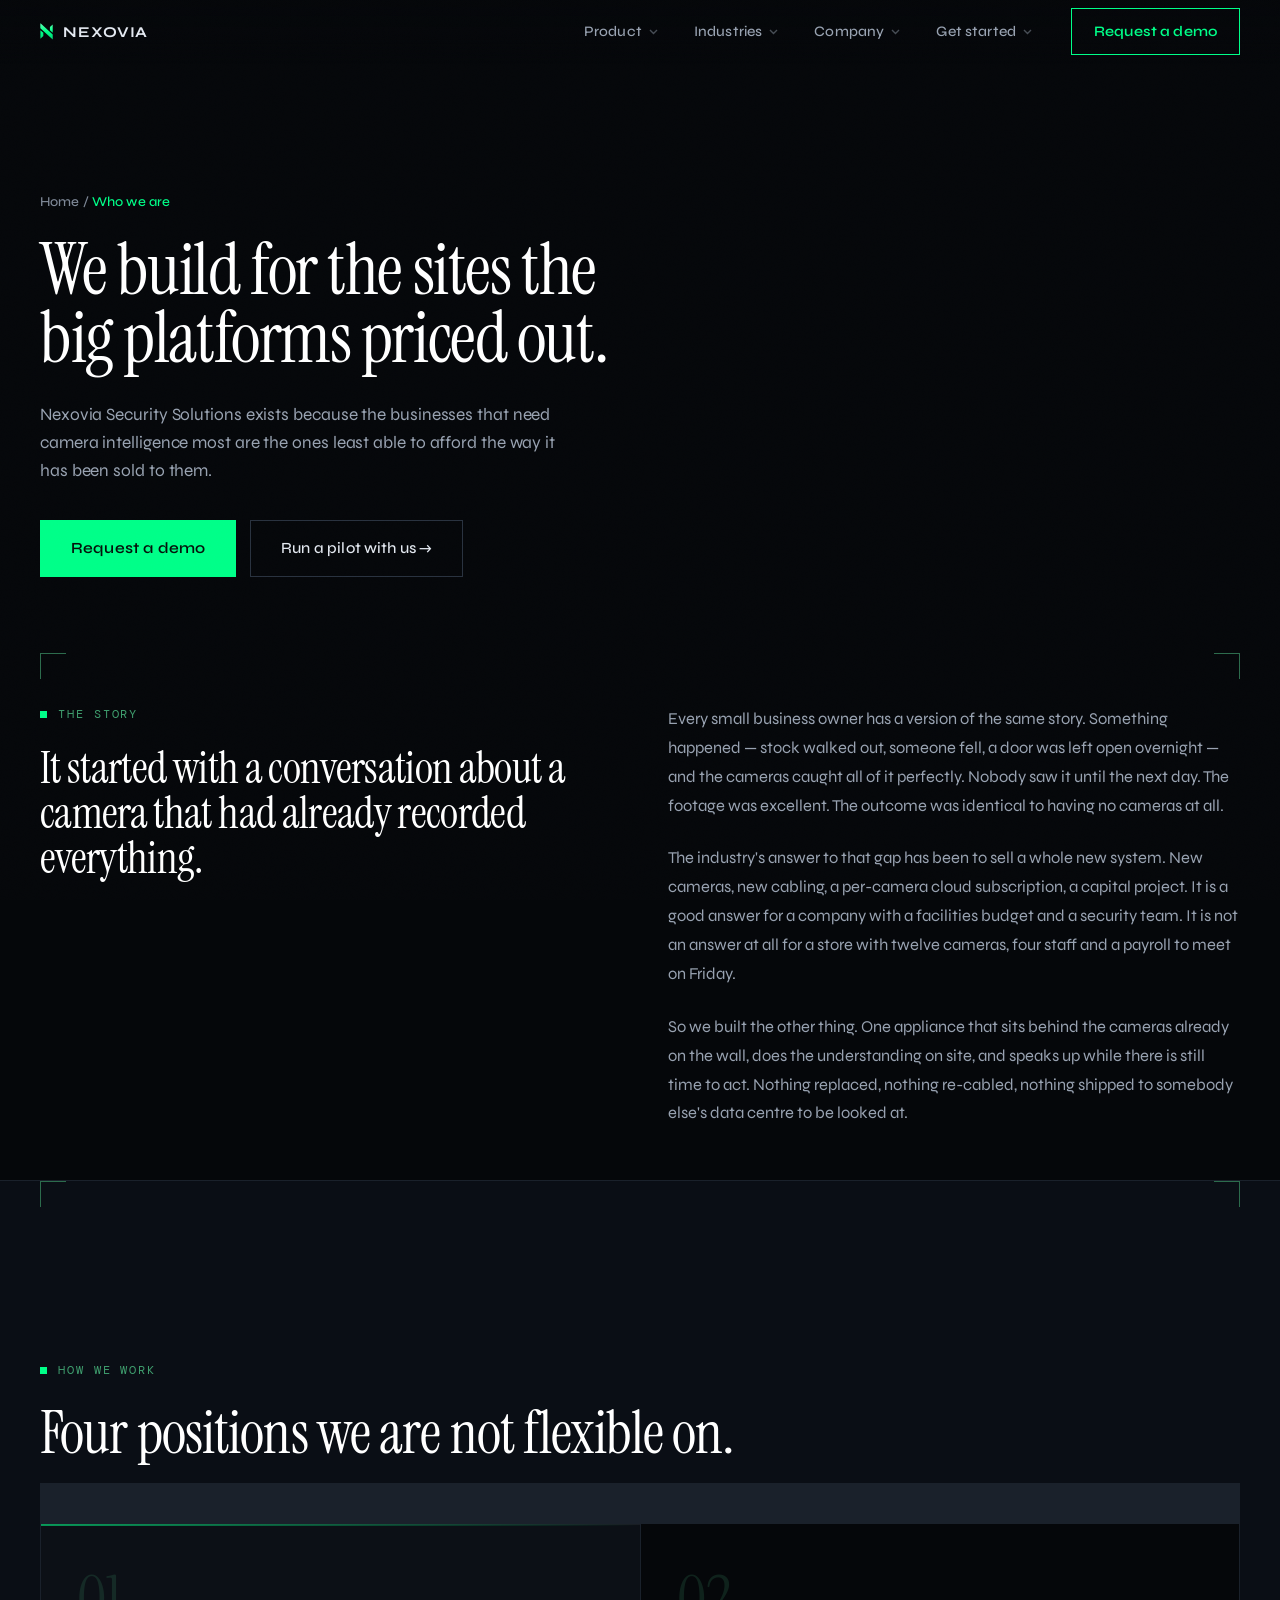
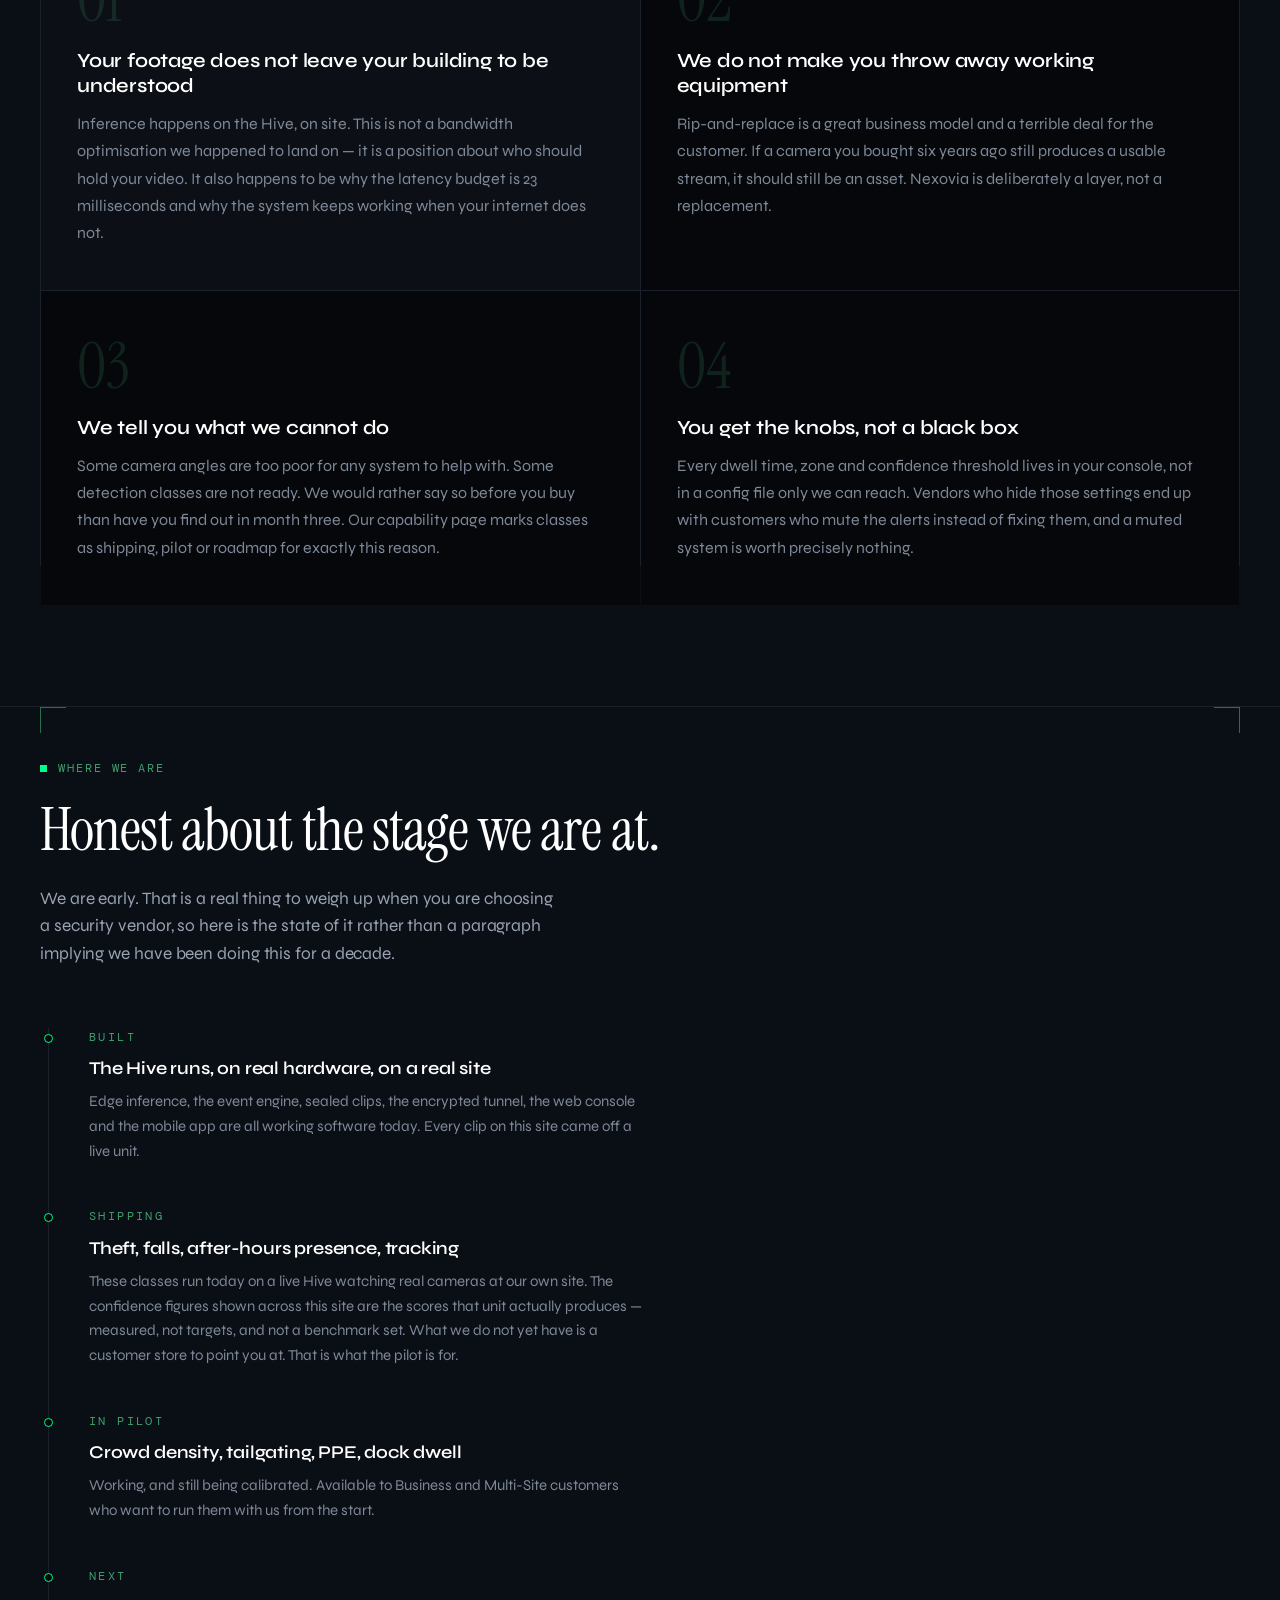
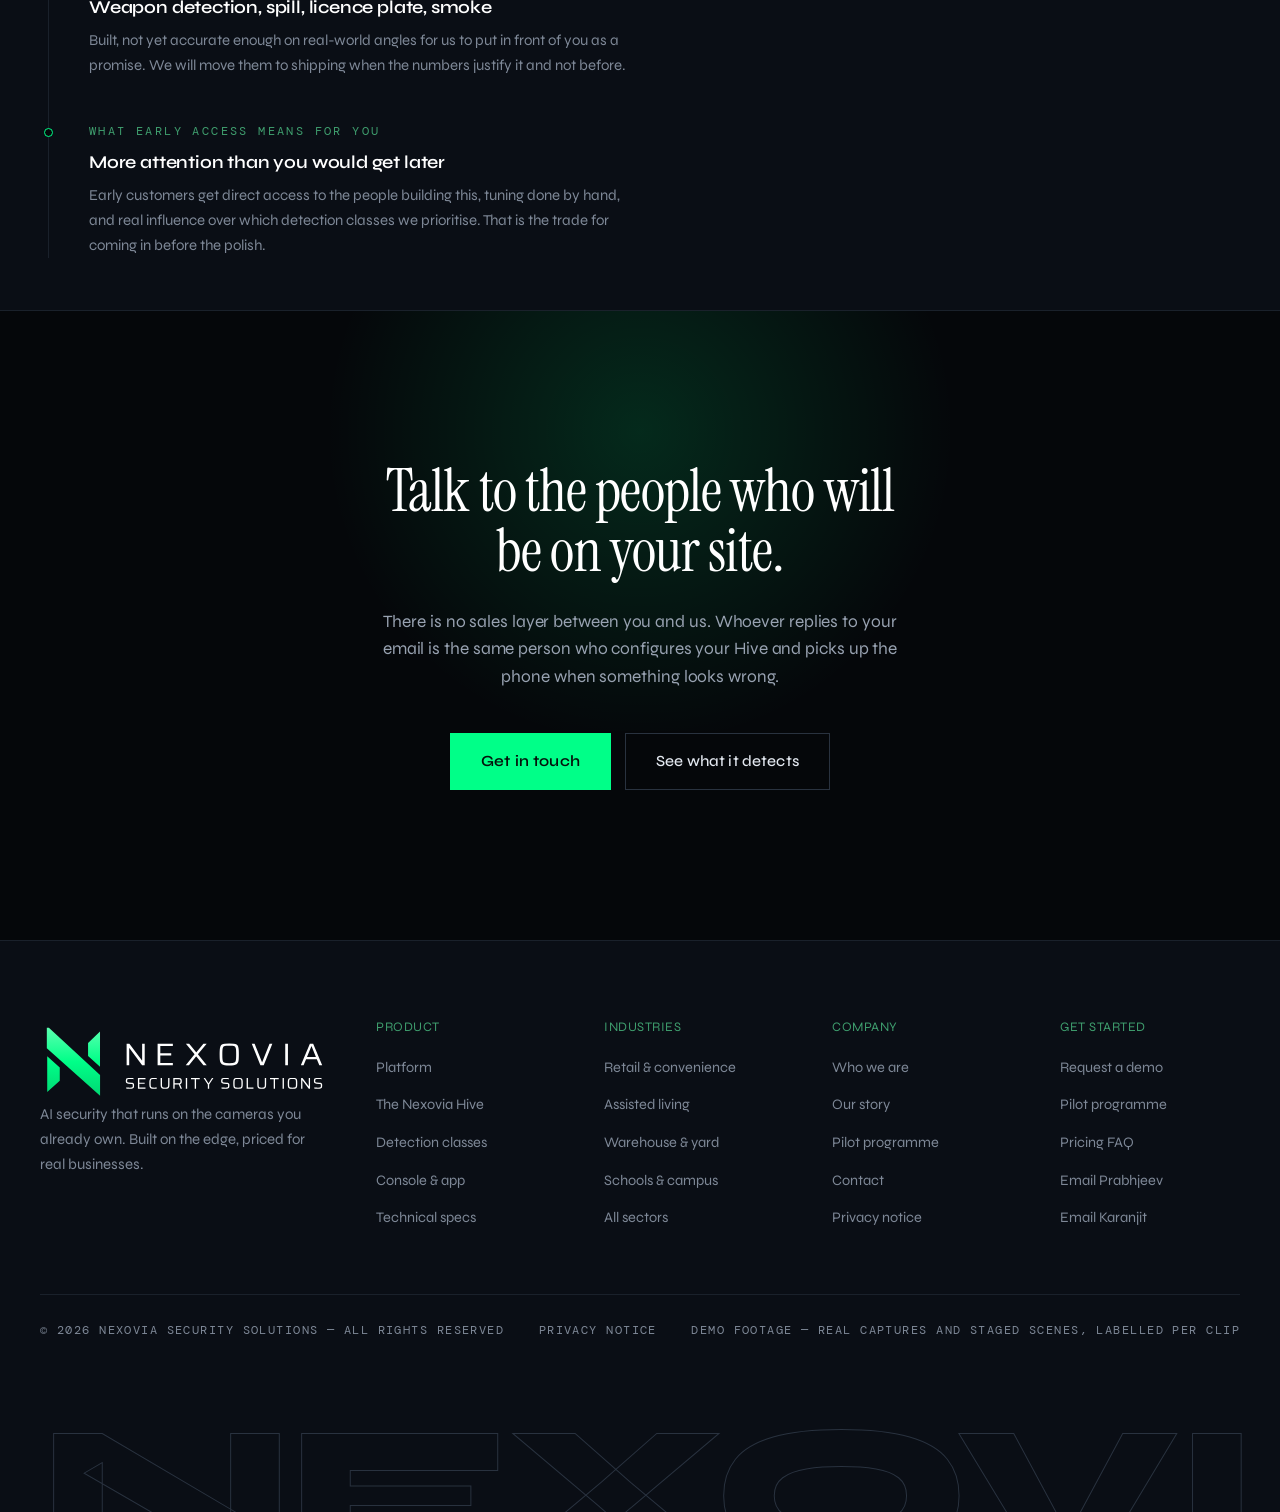
==== about/index.html @ 960c5746 "Deploy: sharpening pass, and the favicon Google was actually reading Built from nexovia-website-sour" ====
<!DOCTYPE html><!-- `class="dark"` switches global.css to its dark token block, so Watermelon
     components render on the brand's dark ground rather than shadcn's default
     light one. site.css still wins for --bg on the body, being unlayered. --><html lang="en" class="dark"><head><meta charset="utf-8"><meta name="viewport" content="width=device-width, initial-scale=1"><title>Who We Are — Nexovia Security Solutions</title><meta name="description" content="Nexovia builds edge AI security for the businesses the big platforms priced out. Our story, how we work, and the people behind the Hive."><!-- Icons resolve from the SITE ROOT, not /assets/img/. Crawlers request
         /favicon.ico directly and ignore these tags, so the root copy is the
         one that decides what Google prints beside the search result — it used
         to be Astro's scaffold logo. Keep the two in sync; see public/favicon.svg.

         .ico first and .svg second is deliberate: browsers that understand SVG
         take the later, richer declaration, and the rest fall back to the .ico. --><link rel="icon" href="/favicon.ico" sizes="32x32"><link rel="icon" href="/favicon.svg" type="image/svg+xml"><link rel="apple-touch-icon" href="/apple-touch-icon.png"><link rel="canonical" href="https://nexoviasecuritysolutions.com/about/"><!-- Social preview. Without these, pasting a link into WhatsApp, LinkedIn
         or Slack produced a bare URL with no title, no summary and no image —
         on a site whose whole job is to be shared with a prospect. --><meta property="og:type" content="website"><meta property="og:site_name" content="Nexovia Security Solutions"><meta property="og:title" content="Who We Are — Nexovia Security Solutions"><meta property="og:description" content="Nexovia builds edge AI security for the businesses the big platforms priced out. Our story, how we work, and the people behind the Hive."><meta property="og:url" content="https://nexoviasecuritysolutions.com/about/"><meta property="og:image" content="https://nexoviasecuritysolutions.com/assets/img/og-nexovia.jpg"><meta property="og:image:width" content="1200"><meta property="og:image:height" content="630"><meta property="og:image:alt" content="Nexovia — AI security for existing cameras. Plug in. Detect. Alert."><meta name="twitter:card" content="summary_large_image"><meta name="twitter:title" content="Who We Are — Nexovia Security Solutions"><meta name="twitter:description" content="Nexovia builds edge AI security for the businesses the big platforms priced out. Our story, how we work, and the people behind the Hive."><meta name="twitter:image" content="https://nexoviasecuritysolutions.com/assets/img/og-nexovia.jpg"><link rel="preconnect" href="https://fonts.googleapis.com"><link rel="preconnect" href="https://fonts.gstatic.com" crossorigin><link href="https://fonts.googleapis.com/css2?family=DM+Mono:wght@300;400;500&family=Instrument+Serif:ital@0;1&family=Syne:wght@400;500;600;700;800&display=swap" rel="stylesheet"><!-- must stay after the Tailwind entry above --><link rel="stylesheet" href="/assets/css/site.css"><meta name="astro-view-transitions-enabled" content="true"><meta name="astro-view-transitions-fallback" content="animate"><script type="module" src="/_astro/ClientRouter.astro_astro_type_script_index_0_lang.Sx5bM3k1.js"></script><link rel="stylesheet" href="/_astro/Base.xbT04QgX.css"></head><body><header class="site-nav" data-open="false"><div class="site-nav-bar"><a class="site-nav-brand" href="/" data-astro-reload aria-label="Nexovia Security Solutions — home"><img class="site-nav-mark" src="/assets/img/nexovia-mark.svg" alt=""><span>NEXOVIA</span></a><nav class="site-nav-links" aria-label="Main"><div class="site-nav-group"><button type="button" class="site-nav-top">Product<svg class="site-nav-caret" width="9" height="6" viewBox="0 0 9 6" aria-hidden="true"><path d="M1 1l3.5 3.5L8 1" fill="none" stroke="currentColor" stroke-width="1.4"></path></svg></button><div class="site-nav-drop"><ul><li><a href="/platform">Platform</a></li><li><a href="/hive">The Nexovia Hive</a></li><li><a href="/capabilities">Detection classes</a></li><li><a href="/platform#console">Console &amp; app</a></li><li><a href="/hive#specs">Technical specs</a></li></ul></div></div><div class="site-nav-group"><button type="button" class="site-nav-top">Industries<svg class="site-nav-caret" width="9" height="6" viewBox="0 0 9 6" aria-hidden="true"><path d="M1 1l3.5 3.5L8 1" fill="none" stroke="currentColor" stroke-width="1.4"></path></svg></button><div class="site-nav-drop"><ul><li><a href="/industries#retail">Retail &amp; convenience</a></li><li><a href="/industries#care">Assisted living</a></li><li><a href="/industries#warehouse">Warehouse &amp; yard</a></li><li><a href="/industries#education">Schools &amp; campus</a></li><li><a href="/industries">All sectors</a></li></ul></div></div><div class="site-nav-group"><button type="button" class="site-nav-top">Company<svg class="site-nav-caret" width="9" height="6" viewBox="0 0 9 6" aria-hidden="true"><path d="M1 1l3.5 3.5L8 1" fill="none" stroke="currentColor" stroke-width="1.4"></path></svg></button><div class="site-nav-drop"><ul><li><a href="/about">Who we are</a></li><li><a href="/about#story">Our story</a></li><li><a href="/pilot">Pilot programme</a></li><li><a href="/contact">Contact</a></li></ul></div></div><div class="site-nav-group"><button type="button" class="site-nav-top">Get started<svg class="site-nav-caret" width="9" height="6" viewBox="0 0 9 6" aria-hidden="true"><path d="M1 1l3.5 3.5L8 1" fill="none" stroke="currentColor" stroke-width="1.4"></path></svg></button><div class="site-nav-drop"><ul><li><a href="/contact">Request a demo</a></li><li><a href="/pilot">Pilot programme</a></li><li><a href="/pricing#faq">Pricing FAQ</a></li><li><a href="mailto:prabhjeev@nexoviasecuritysolution.com">Email Prabhjeev</a></li><li><a href="mailto:karanjit@nexoviasecuritysolution.com">Email Karanjit</a></li></ul></div></div></nav><div class="site-nav-right"><a class="site-nav-cta" href="/contact">Request a demo</a><button type="button" class="site-nav-toggle" aria-expanded="false" aria-controls="site-nav-drawer"><span class="site-nav-burger" aria-hidden="true"><i></i><i></i><i></i></span><span class="site-nav-sr">Menu</span></button></div></div><div class="site-nav-drawer" id="site-nav-drawer" hidden><details class="site-nav-acc" name="site-nav-acc"><summary>Product<svg class="site-nav-caret" width="10" height="7" viewBox="0 0 9 6" aria-hidden="true"><path d="M1 1l3.5 3.5L8 1" fill="none" stroke="currentColor" stroke-width="1.4"></path></svg></summary><ul><li><a href="/platform">Platform</a></li><li><a href="/hive">The Nexovia Hive</a></li><li><a href="/capabilities">Detection classes</a></li><li><a href="/platform#console">Console &amp; app</a></li><li><a href="/hive#specs">Technical specs</a></li></ul></details><details class="site-nav-acc" name="site-nav-acc"><summary>Industries<svg class="site-nav-caret" width="10" height="7" viewBox="0 0 9 6" aria-hidden="true"><path d="M1 1l3.5 3.5L8 1" fill="none" stroke="currentColor" stroke-width="1.4"></path></svg></summary><ul><li><a href="/industries#retail">Retail &amp; convenience</a></li><li><a href="/industries#care">Assisted living</a></li><li><a href="/industries#warehouse">Warehouse &amp; yard</a></li><li><a href="/industries#education">Schools &amp; campus</a></li><li><a href="/industries">All sectors</a></li></ul></details><details class="site-nav-acc" name="site-nav-acc"><summary>Company<svg class="site-nav-caret" width="10" height="7" viewBox="0 0 9 6" aria-hidden="true"><path d="M1 1l3.5 3.5L8 1" fill="none" stroke="currentColor" stroke-width="1.4"></path></svg></summary><ul><li><a href="/about">Who we are</a></li><li><a href="/about#story">Our story</a></li><li><a href="/pilot">Pilot programme</a></li><li><a href="/contact">Contact</a></li></ul></details><details class="site-nav-acc" name="site-nav-acc"><summary>Get started<svg class="site-nav-caret" width="10" height="7" viewBox="0 0 9 6" aria-hidden="true"><path d="M1 1l3.5 3.5L8 1" fill="none" stroke="currentColor" stroke-width="1.4"></path></svg></summary><ul><li><a href="/contact">Request a demo</a></li><li><a href="/pilot">Pilot programme</a></li><li><a href="/pricing#faq">Pricing FAQ</a></li><li><a href="mailto:prabhjeev@nexoviasecuritysolution.com">Email Prabhjeev</a></li><li><a href="mailto:karanjit@nexoviasecuritysolution.com">Email Karanjit</a></li></ul></details><a class="site-nav-drawer-cta" href="/contact">Request a demo</a></div></header><script>
  /* Bound once to document, not to the button.

     <ClientRouter /> swaps the DOM on navigation, so a listener attached to the
     current button dies with it, and this inline script does not re-execute
     after a swap. Delegating to document survives both, and the __nxNav guard
     stops a second binding if this component is ever rendered twice. */
  (function () {
    if (window.__nxNav) return;
    window.__nxNav = true;

    var close = function () {
      document.querySelectorAll('.site-nav').forEach(function (nav) {
        nav.dataset.open = 'false';
        var d = nav.querySelector('.site-nav-drawer');
        var b = nav.querySelector('.site-nav-toggle');
        if (d) d.hidden = true;
        if (b) b.setAttribute('aria-expanded', 'false');
        nav.querySelectorAll('.site-nav-acc[open]').forEach(function (x) { x.open = false; });
      });
    };

    document.addEventListener('click', function (e) {
      var btn = e.target.closest ? e.target.closest('.site-nav-toggle') : null;
      if (btn) {
        var nav = btn.closest('.site-nav');
        var drawer = nav.querySelector('.site-nav-drawer');
        var open = nav.dataset.open !== 'true';
        nav.dataset.open = open ? 'true' : 'false';
        drawer.hidden = !open;
        btn.setAttribute('aria-expanded', open ? 'true' : 'false');
        return;
      }
      /* tapping a link inside the drawer should close it — on a same-page
         anchor there is no navigation to close it for us */
      if (e.target.closest && e.target.closest('.site-nav-drawer a')) close();
    });

    document.addEventListener('keydown', function (e) {
      if (e.key === 'Escape') close();
    });

    /* a client-side navigation renders a fresh, closed nav; reset the flag
       state on the new one so a stale open drawer never carries over */
    document.addEventListener('astro:page-load', close);

    /* Nav background on scroll. The nav is queried inside the handler rather
       than closed over: <ClientRouter /> swaps the header on navigation, so a
       captured reference goes stale after the first one. */
    var ticking = false;
    var setScrolled = function () {
      ticking = false;
      var on = window.scrollY > 12 ? 'true' : 'false';
      document.querySelectorAll('.site-nav').forEach(function (nav) {
        if (nav.dataset.scrolled !== on) nav.dataset.scrolled = on;
      });
    };
    window.addEventListener('scroll', function () {
      if (!ticking) { ticking = true; requestAnimationFrame(setScrolled); }
    }, { passive: true });
    document.addEventListener('astro:page-load', setScrolled);
    setScrolled();
  })();
</script><main class="page-body"><section class="page-head"><div class="wrap"><div class="ph-copy"><div class="crumb"><a href="/" data-astro-reload>Home</a> / <span>Who we are</span></div><h1>We build for the sites the big platforms priced out.</h1><p class="lede">Nexovia Security Solutions exists because the businesses that need camera intelligence most are the ones least able to afford the way it has been sold to them.</p><div class="btn-row"><a href="/contact" class="btn btn-primary">Request a demo</a><a href="/pilot" class="btn btn-ghost">Run a pilot with us →</a></div></div><!-- head-stats removed 2026-08-19 at the client's request. The four were
         "2 people building it / 8 classes shipping / 4 in pilot / 0 sales
         layer". Note that "4 in pilot" was the only place on the site making a
         countable claim about live deployments, and it is still on
         /capabilities. If that number is not defensible, it should come out
         there too — see the customer-proof item under "Blocked on you". --></div></section><section class="band-xs" id="story"><div class="wrap"><div class="two-col-text"><div class="rv"><div class="eyebrow">The story</div><h2 style="font-size:clamp(28px,3.4vw,46px)">It started with a conversation about a camera that had already recorded everything.</h2></div><div class="rv d1"><p class="body-copy">Every small business owner has a version of the same story. Something happened — stock walked out, someone fell, a door was left open overnight — and the cameras caught all of it perfectly. Nobody saw it until the next day. The footage was excellent. The outcome was identical to having no cameras at all.</p><p class="body-copy mt-24">The industry's answer to that gap has been to sell a whole new system. New cameras, new cabling, a per-camera cloud subscription, a capital project. It is a good answer for a company with a facilities budget and a security team. It is not an answer at all for a store with twelve cameras, four staff and a payroll to meet on Friday.</p><p class="body-copy mt-24">So we built the other thing. One appliance that sits behind the cameras already on the wall, does the understanding on site, and speaks up while there is still time to act. Nothing replaced, nothing re-cabled, nothing shipped to somebody else's data centre to be looked at.</p></div></div></div></section><section class="band-lg rule"><div class="wrap wrap-wide"><div class="head-block rv"><div class="eyebrow">How we work</div><h2>Four positions we are not flexible on.</h2></div><div class="grid g2"><div class="cell rv"><div class="kicker-num">01</div><h3>Your footage does not leave your building to be understood</h3><p>Inference happens on the Hive, on site. This is not a bandwidth optimisation we happened to land on — it is a position about who should hold your video. It also happens to be why the latency budget is 23 milliseconds and why the system keeps working when your internet does not.</p></div><div class="cell rv d1"><div class="kicker-num">02</div><h3>We do not make you throw away working equipment</h3><p>Rip-and-replace is a great business model and a terrible deal for the customer. If a camera you bought six years ago still produces a usable stream, it should still be an asset. Nexovia is deliberately a layer, not a replacement.</p></div><div class="cell rv d2"><div class="kicker-num">03</div><h3>We tell you what we cannot do</h3><p>Some camera angles are too poor for any system to help with. Some detection classes are not ready. We would rather say so before you buy than have you find out in month three. Our capability page marks classes as shipping, pilot or roadmap for exactly this reason.</p></div><div class="cell rv d3"><div class="kicker-num">04</div><h3>You get the knobs, not a black box</h3><p>Every dwell time, zone and confidence threshold lives in your console, not in a config file only we can reach. Vendors who hide those settings end up with customers who mute the alerts instead of fixing them, and a muted system is worth precisely nothing.</p></div></div></div></section><section class="band-xs rule"><div class="wrap wrap-wide"><div class="head-block rv"><div class="eyebrow">Where we are</div><h2>Honest about the stage we are at.</h2><p class="lede mt-24">We are early. That is a real thing to weigh up when you are choosing a security vendor, so here is the state of it rather than a paragraph implying we have been doing this for a decade.</p></div><div class="timeline rv"><div class="tl-item"><div class="tl-date">Built</div><h3 class="h4">The Hive runs, on real hardware, on a real site</h3><p>Edge inference, the event engine, sealed clips, the encrypted tunnel, the web console and the mobile app are all working software today. Every clip on this site came off a live unit.</p></div><div class="tl-item"><div class="tl-date">Shipping</div><h3 class="h4">Theft, falls, after-hours presence, tracking</h3><p>These classes run today on a live Hive watching real cameras at our own site. The confidence figures shown across this site are the scores that unit actually produces — measured, not targets, and not a benchmark set. What we do not yet have is a customer store to point you at. That is what the pilot is for.</p></div><div class="tl-item"><div class="tl-date">In pilot</div><h3 class="h4">Crowd density, tailgating, PPE, dock dwell</h3><p>Working, and still being calibrated. Available to Business and Multi-Site customers who want to run them with us from the start.</p></div><div class="tl-item"><div class="tl-date">Next</div><h3 class="h4">Weapon detection, spill, licence plate, smoke</h3><p>Built, not yet accurate enough on real-world angles for us to put in front of you as a promise. We will move them to shipping when the numbers justify it and not before.</p></div><div class="tl-item"><div class="tl-date">What early access means for you</div><h3 class="h4">More attention than you would get later</h3><p>Early customers get direct access to the people building this, tuning done by hand, and real influence over which detection classes we prioritise. That is the trade for coming in before the polish.</p></div></div></div></section><section class="cta-band"><div class="wrap"><h2 class="rv">Talk to the people who will be on your site.</h2><p class="lede rv d1">There is no sales layer between you and us. Whoever replies to your email is the same person who configures your Hive and picks up the phone when something looks wrong.</p><div class="btn-row rv d2" style="justify-content:center"><a href="/contact" class="btn btn-primary">Get in touch</a><a href="/capabilities" class="btn btn-ghost">See what it detects</a></div></div></section></main><footer class="foot"><div class="wrap wrap-wide"><div class="foot-grid"><div class="foot-brand"><a href="/" data-astro-reload class="brand" aria-label="Nexovia Security Solutions — home"><img class="brand-logo" src="/assets/img/nexovia-logo.svg" alt=""></a><p>AI security that runs on the cameras you already own. Built on the edge, priced for real businesses.</p></div><div class="foot-col"><h2>Product</h2><ul><li><a href="/platform">Platform</a></li><li><a href="/hive">The Nexovia Hive</a></li><li><a href="/capabilities">Detection classes</a></li><li><a href="/platform#console">Console &amp; app</a></li><li><a href="/hive#specs">Technical specs</a></li></ul></div><div class="foot-col"><h2>Industries</h2><ul><li><a href="/industries#retail">Retail &amp; convenience</a></li><li><a href="/industries#care">Assisted living</a></li><li><a href="/industries#warehouse">Warehouse &amp; yard</a></li><li><a href="/industries#education">Schools &amp; campus</a></li><li><a href="/industries">All sectors</a></li></ul></div><div class="foot-col"><h2>Company</h2><ul><li><a href="/about">Who we are</a></li><li><a href="/about#story">Our story</a></li><li><a href="/pilot">Pilot programme</a></li><li><a href="/contact">Contact</a></li><li><a href="/privacy">Privacy notice</a></li></ul></div><div class="foot-col"><h2>Get started</h2><ul><li><a href="/contact">Request a demo</a></li><li><a href="/pilot">Pilot programme</a></li><li><a href="/pricing#faq">Pricing FAQ</a></li><li><a href="mailto:prabhjeev@nexoviasecuritysolution.com">Email Prabhjeev</a></li><li><a href="mailto:karanjit@nexoviasecuritysolution.com">Email Karanjit</a></li></ul></div></div><!-- CalOPPA (Cal. Bus. & Prof. Code § 22575) wants the privacy link
             conspicuous and wants the word "Privacy" in the link text itself,
             so it sits in the bottom bar as well as the Company column. --><div class="foot-bar"><span>© 2026 NEXOVIA SECURITY SOLUTIONS — ALL RIGHTS RESERVED</span><span><a href="/privacy">PRIVACY NOTICE</a></span><span>DEMO FOOTAGE — REAL CAPTURES AND STAGED SCENES, LABELLED PER CLIP</span></div><div class="foot-word" aria-hidden="true">NEXOVIA</div></div></footer><!-- Legacy behaviour scripts, re-run on every client-side navigation.

         site.js is not optional: 149 of its 165 lines drive scroll reveals, the
         detection tabs, autoplay video, counters, the pricing FAQ, the clock and
         the contact form. Dropping it during the port left `.rv { opacity: 0 }`
         without its `.in` class and every revealed block on every page was
         invisible — 35 of 35 on the homepage, measured.

         `<ClientRouter />` swaps the DOM instead of reloading, and inline
         scripts inserted that way never execute. Left alone, site.js would run
         on the first page and never again: reveals, tabs, the FAQ and the form
         would all die the moment you clicked a nav link.

         Re-executing is safe here because all three are element-guarded, and
         because site.js's only window-level listener sits inside `if (nav)`
         where `.nav` is the OLD nav — an element that no longer exists — so
         nothing accumulates across navigations. The previous tags are removed
         each time so the DOM does not collect dead <script> nodes. --><script>
      (function () {
        var SRC = ['/assets/js/site.js', '/assets/js/flow.js', '/assets/js/hive-explode.js'];
        document.addEventListener('astro:page-load', function () {
          document.querySelectorAll('script[data-nx-behaviour]').forEach(function (s) { s.remove(); });
          SRC.forEach(function (src) {
            var s = document.createElement('script');
            s.src = src;
            s.async = false;                 /* preserve order */
            s.setAttribute('data-nx-behaviour', '');
            document.body.appendChild(s);
          });
        });
      })();
    </script></body></html>
---- assets/css/site.css ----
/* ============================================================
   NEXOVIA — Design System
   ============================================================ */

*, *::before, *::after { margin: 0; padding: 0; box-sizing: border-box; }

:root {
  /* Surfaces */
  --bg:          #05070a;
  --bg-2:        #0a0e15;
  --surface:     #0c1016;
  --surface-2:   #11171f;
  --surface-3:   #161d27;
  --nx-border:      #1a212b;
  --nx-border-lit:  #29323f;

  /* Text */
  /* Contrast, WCAG 2.1. Two ratios per token, because this site puts copy on
     two grounds: the page --bg #05070a and raised cards --nx-border #1a212b.
     A token rated only against the page silently fails on a card.

                        on #05070a   on #1a212b
     text   #e3e8f0        16.2:1       13.1:1
     text-2 #98a2b1         7.8:1        6.3:1
     text-3 #7e8897         5.6:1        4.5:1   (body + card/legend copy)
     text-4 #6e7887         4.5:1        3.6:1   (micro-labels, page ground only)

     text-3 was #737d8c and text-4 #5c6675, rated 4.8 and 3.5 against the page
     alone. The 2026-08-20 audit measured every live use: text-4 was carrying
     10–14px eyebrows and micro-labels on all ten pages at 3.47:1, never the
     "AA large" its old note reserved it for — not one use qualified. And
     text-3 dropped to 3.89:1 wherever a card sat under it. Both are lifted to
     clear 4.5:1 in the ground each actually sits on. Keep text-4 off cards. */
  --text:        #e3e8f0;
  --text-2:      #98a2b1;
  --text-3:      #7e8897;
  --text-4:      #6e7887;

  /* Headings sit a step brighter than --text on purpose, so they need their own
     token rather than reusing it. Added 2026-08-19: h1-h4 and .spec-v strong
     hardcoded #fff, which meant they could not follow a ground change. Phase
     5.7's inverted band re-grounded everything around them via tokens and left
     every heading white on near-white — measured 1.1:1. */
  --heading:     #fff;

  /* Brand — three tiers.
     Full-strength green marked every structural role at once (78 rules), so it
     read as texture rather than emphasis. It is now reserved for things the user
     can act on; structure and metadata use the dimmer tiers. */
  --nx-accent:      #00ff88;   /* action: buttons, em, live state, ticks, hovers */
  --nx-accent-mid:  #3f9e6e;   /* structure: eyebrows, section numbers, spec keys  */
  --nx-accent-low:  #2c6b4c;   /* metadata: rules, ticks, decorative marks         */
  --nx-accent-deep: #00c46a;
  --nx-accent-glow: rgba(0,255,136,0.14);
  --nx-accent-film: rgba(0,255,136,0.06);
  --cyan:        #22d3ee;
  --violet:      #8b5cf6;
  --danger:      #ff3b4d;
  --warn:        #ffb020;

  /* Type */
  --mono:  'DM Mono', ui-monospace, monospace;
  --serif: 'Instrument Serif', Georgia, serif;
  --sans:  'Syne', system-ui, -apple-system, sans-serif;

  /* Rhythm */
  --gutter: 40px;
  --maxw: 1360px;
  --nx-radius: 4px;
  --nx-radius-lg: 10px;

  /* Motion */
  --ease: cubic-bezier(0.16, 1, 0.3, 1);
}

html {
  scroll-behavior: smooth;
  scroll-padding-top: 90px;
  -webkit-text-size-adjust: 100%;
}

body {
  background: var(--bg);
  color: var(--text);
  font-family: var(--sans);
  font-size: 16px;
  line-height: 1.6;
  overflow-x: hidden;
  -webkit-font-smoothing: antialiased;
  text-rendering: optimizeLegibility;
}

/* ---------- Atmosphere grid ----------
   Was `body::before` with `position: fixed`, painting behind the entire
   document. Two problems with that: pinned to the viewport it does not move
   when the page does, so it reads as something laid over the screen rather
   than something the page is built on — and it ran under every band equally,
   which is a lot of texture for 12,000px of page.

   It is now scoped to the STAGE sections (the hero and the two pinned
   chapters) and absolutely positioned inside them, so it scrolls with its
   section and reads as structure. It is also what lets the drawn container
   verticals go without the measure feeling lost — see .band::before below. */
.hero-rig::before,
.scrub::before {
  content: '';
  position: absolute;
  inset: 0;
  background-image:
    linear-gradient(rgba(255,255,255,0.016) 1px, transparent 1px),
    linear-gradient(90deg, rgba(255,255,255,0.016) 1px, transparent 1px);
  background-size: 64px 64px;
  pointer-events: none;
  z-index: 0;
}

/* The green scanline wash that used to live on `body::after` is gone.

   It was `mix-blend-mode: screen` over `position: fixed; inset: 0`, so it sat
   on top of the WHOLE document at z-index 9998 — including every detection
   still and every playing clip. It put a green cast on the one set of assets
   whose job is to prove the product, which is a poor trade for a texture
   nobody was meant to consciously notice. Nothing replaces it. */

img, svg, video { display: block; max-width: 100%; }
a { color: inherit; text-decoration: none; }
button { font: inherit; cursor: pointer; }

::selection { background: var(--nx-accent); color: var(--bg); }

/* ---------- Layout primitives ---------- */

.wrap {
  width: 100%;
  max-width: var(--maxw);
  margin-inline: auto;
  padding-inline: var(--gutter);
  position: relative;
  z-index: 1;
}

.wrap-wide { max-width: 1680px; }

section { position: relative; z-index: 1; }

/* Trimmed 2026-08-22. band-lg at 200px top AND bottom is 400px of air between
   two sections, which is most of how the homepage reached 12,410px and
   /platform 11,460px. Both reference sites (Corum, Verkada) run considerably
   denser than this. The rhythm between the four sizes is preserved. */
.band { padding-block: 92px; }
.band-sm { padding-block: 64px; }
.band-lg { padding-block: 140px; }
.band-xs { padding-block: 52px; }

.rule { border-top: 1px solid var(--nx-border); }

/* ---------- Second surface ----------
   Every section painted rgba(0,0,0,0), so the page was one flat
   9,700px sheet with hairlines on it. Ruled sections now carry a
   ground of their own, which is the only way the eye reads a
   section boundary on near-black. */
.band.rule,
.band-lg.rule,
.band-sm.rule,
.band-xs.rule { background: var(--bg-2); }

/* ---------- Registration ticks ----------
   This replaces the drawn container frame: two 1px verticals that ran the FULL
   HEIGHT of every band on every page. The intent was to make the measure
   visible on a ground where whitespace reads as void, and it did — but a
   continuous line repeated down 12,410px of homepage stops being a mark and
   becomes a fixture you cannot unsee. It was the single most-noticed thing on
   the site.

   The measure is now marked where it actually means something: the band's
   opening corners. A 26px L-tick at each, in --nx-accent-low, and nothing in
   between. Same drafting language, stated once per section instead of
   continuously. The atmosphere grid on stage sections carries the rest.

   Drawn with one gradient stack per corner on two pseudo-elements so this
   still needs no extra markup — ::before takes the left corner, ::after the
   right. `background-repeat: no-repeat` on both is what stops them tiling. */
.band, .band-sm, .band-lg, .band-xs { position: relative; }

.band::before,
.band-sm::before,
.band-lg::before,
.band-xs::before,
.band::after,
.band-sm::after,
.band-lg::after,
.band-xs::after {
  content: '';
  position: absolute;
  top: 0;
  z-index: 0;
  width: 26px;
  height: 26px;
  pointer-events: none;
  background-repeat: no-repeat;
  background-image:
    linear-gradient(var(--nx-accent-low), var(--nx-accent-low)),
    linear-gradient(var(--nx-accent-low), var(--nx-accent-low));
  background-size: 26px 1px, 1px 26px;
}

/* left corner: horizontal arm runs right, vertical arm runs down */
.band::before,
.band-sm::before,
.band-lg::before,
.band-xs::before {
  left: max(var(--gutter), calc(50% - 680px));
  background-position: 0 0, 0 0;
}

/* right corner mirrors it */
.band::after,
.band-sm::after,
.band-lg::after,
.band-xs::after {
  right: max(var(--gutter), calc(50% - 680px));
  background-position: 100% 0, 100% 0;
}

@media (max-width: 760px) {
  .band::before, .band-sm::before, .band-lg::before, .band-xs::before,
  .band::after, .band-sm::after, .band-lg::after, .band-xs::after { display: none; }
}

/* ---------- Typography ---------- */

.eyebrow {
  /* Mono KEEPS this one — it is the single section marker per band, and a
     label rather than language. 0.16em instead of 0.28em: at 12px the wider
     tracking broke the phrase into loose letters. */
  font-family: var(--mono);
  font-size: 12px;
  font-weight: 400;
  letter-spacing: 0.16em;
  text-transform: uppercase;
  color: var(--nx-accent-mid);
  display: flex;
  align-items: center;
  gap: 11px;
  margin-bottom: 22px;
}

.eyebrow::before {
  content: '';
  width: 7px;
  height: 7px;
  background: var(--nx-accent);
  flex: none;
}

.eyebrow-c { justify-content: center; }
.eyebrow-c::after {
  content: '';
  width: 7px;
  height: 7px;
  background: var(--nx-accent);
  flex: none;
}

h1, .h1 {
  font-family: var(--serif);
  font-weight: 400;
  font-size: clamp(46px, 6.6vw, 104px);
  line-height: 0.96;
  letter-spacing: -0.02em;
  color: var(--heading);
}

h2, .h2 {
  font-family: var(--serif);
  font-weight: 400;
  font-size: clamp(34px, 4.6vw, 68px);
  line-height: 1.03;
  letter-spacing: -0.015em;
  color: var(--heading);
}

h3, .h3 {
  font-family: var(--sans);
  font-weight: 600;
  font-size: clamp(20px, 2vw, 26px);
  line-height: 1.25;
  color: var(--heading);
  letter-spacing: -0.01em;
}

h4, .h4 {
  font-family: var(--sans);
  font-weight: 600;
  font-size: 17px;
  line-height: 1.35;
  color: var(--heading);
}

em, .accent-em {
  font-style: italic;
  color: var(--nx-accent);
}

.lede {
  font-family: var(--sans);
  font-size: clamp(17px, 1.35vw, 21px);
  font-weight: 400;
  line-height: 1.6;
  letter-spacing: -0.005em;
  color: var(--text-2);
  max-width: 52ch;
}

/* Weight 400, not 300. Syne's 300 has thin joins that fill in against a
   near-black ground at body size; 400 holds them open and reads clearer
   without reading heavier. */
.body-copy {
  font-family: var(--sans);
  font-size: 16.5px;
  font-weight: 400;
  line-height: 1.75;
  color: var(--text-2);
}

/* general-purpose small prose — Syne, not mono. Mono is for values you compare
   character by character; this class carries sentences. */
.small {
  font-family: var(--sans);
  font-size: 15px;
  line-height: 1.7;
  color: var(--text-3);
  /* the /industries table legend ran to ~181 characters per line at 1440px */
  max-width: 78ch;
}

.tag {
  font-family: var(--sans);
  font-size: 13.5px;
  font-weight: 500;
  letter-spacing: 0.01em;
  color: var(--text-3);
}

.center { text-align: center; }
.center .lede, .center .body-copy { margin-inline: auto; }
.center .eyebrow { justify-content: center; }
.center .eyebrow::after {
  content: '';
  width: 7px; height: 7px;
  background: var(--nx-accent); flex: none;
}

/* ---------- Buttons ---------- */

/* Syne, sentence case, 0.01em — not mono caps at 0.16em.

   Part of the 2026-08-22 type pass. DM Mono was carrying the nav, every
   button, every form label, every card caption and the whole footer, all in
   caps at 0.13–0.28em tracking. Mono earns its place on values you compare
   character by character (latencies, confidences, camera IDs, spec figures)
   and on the one eyebrow per section; it does not earn its place on anything
   that carries language. All-caps at wide tracking is also the slowest setting
   on the page to read, which is a real cost on the thing you most want clicked.

   The markup already says "Request a demo" in sentence case — the shouting was
   entirely `text-transform`. */
.btn {
  display: inline-flex;
  align-items: center;
  gap: 10px;
  font-family: var(--sans);
  font-size: 15.5px;
  font-weight: 500;
  letter-spacing: 0.01em;
  padding: 15px 30px;
  border: 1px solid transparent;
  transition: background 0.3s var(--ease), color 0.3s var(--ease), box-shadow 0.3s var(--ease), border-color 0.3s var(--ease), transform 0.3s var(--ease);
  white-space: nowrap;
}

.btn-primary {
  background: var(--nx-accent);
  color: #04120b;
  font-weight: 600;
}

.btn-primary:hover {
  box-shadow: 0 0 0 1px var(--nx-accent), 0 8px 40px rgba(0,255,136,0.28);
  transform: translateY(-2px);
}

.btn-ghost {
  background: transparent;
  color: var(--text);
  border-color: var(--nx-border-lit);
}

.btn-ghost:hover {
  border-color: var(--nx-accent);
  color: var(--nx-accent);
  background: var(--nx-accent-film);
}

.btn-line {
  padding: 0;
  border: none;
  color: var(--nx-accent);
  background: none;
  position: relative;
}
/* 7.4 — the visual stays 25px tall so nothing reflows, but the tappable area
   is expanded to 44px with a pseudo-element. Padding would have pushed every
   layout this link sits in. */
.btn-line::after {
  content: '';
  position: absolute;
  left: 0; right: 0; top: 50%;
  transform: translateY(-50%);
  height: 44px;
}
.btn-line span { border-bottom: 1px solid rgba(0,255,136,0.3); padding-bottom: 3px; }
.btn-line:hover span { border-color: var(--nx-accent); }

.btn-row {
  display: flex;
  flex-wrap: wrap;
  gap: 14px;
  align-items: center;
}


/* ---------- Page header (interior pages) ---------- */

/* 128px, not 190px. Under a 64px fixed nav, 190px put roughly two thirds of
   the opening fold below the headline on a laptop — and this block opens nine
   pages, so the cost was paid nine times. Together with the .band-lg trim
   below this removes about a screen and a half per page without cutting a
   word. Density is part of what reads as sharp. */
.page-head {
  padding-top: 128px;
  padding-bottom: 76px;
  position: relative;
  overflow: hidden;
}

/* The green radial wash that used to sit here is gone.

   It was the identical ellipse behind the headline on all nine interior
   pages. One page in, it is atmosphere; nine pages in, the eye has learned it
   carries no information and it reads as wallpaper. The page openings are
   differentiated by what they actually contain instead. */

/* Two columns. Every interior page opened with the same single left-hand
   column, leaving the right 50% of the fold 63-71% empty. The stat rail
   fills it with the highest-contrast module in the system. */
.page-head .wrap {
  display: grid;
  grid-template-columns: 1.08fr 0.92fr;
  gap: 72px;
  align-items: end;
}

.page-head h1 {
  font-size: clamp(40px, 5.6vw, 84px);
  max-width: 18ch;
}

.page-head .lede { margin-top: 28px; }
.page-head .btn-row { margin-top: 36px; }

/* stat rail — sits in the right column, aligned to the baseline of the copy */
.head-stats {
  display: grid;
  grid-template-columns: 1fr 1fr;
  gap: 1px;
  background: var(--nx-border);
  border: 1px solid var(--nx-border);
}

.head-stat {
  background: var(--bg);
  padding: 30px 26px 26px;
  transition: background 0.35s;
}
.head-stat:hover { background: var(--surface); }

.head-stat b {
  display: block;
  font-family: var(--serif);
  font-weight: 400;
  font-size: clamp(38px, 3.9vw, 62px);
  line-height: 0.86;
  letter-spacing: -0.03em;
  color: #fff;
  margin-bottom: 12px;
}
.head-stat b i { font-style: normal; font-size: 0.34em; color: var(--nx-accent); letter-spacing: 0; }

/* 12.5px floor, set 2026-08-20. These four are not decorative micro-type:
   they are what a visitor reads to work out what they are looking at. The
   census found 351 elements under 12px site-wide, and the same 288 stay under
   12px at 390px wide, so they are smallest exactly where they are hardest to
   read. Tracking comes down with the size — 0.18em on an 11px mono label
   stretches a word without making it more legible. Genuinely decorative
   micro-type is left alone. */
.head-stat span {
  font-family: var(--sans);
  font-size: 13.5px;
  font-weight: 500;
  letter-spacing: 0.01em;
  color: var(--text-3);
}

.crumb {
  font-family: var(--sans);
  font-size: 13.5px;
  font-weight: 500;
  letter-spacing: 0.01em;
  color: var(--text-3);
  margin-bottom: 22px;
}
.crumb a:hover { color: var(--nx-accent); }
.crumb span { color: var(--nx-accent); }
/* 7.4 — the breadcrumb link is a standalone control, so it gets a 44px tap
   area via a pseudo-element rather than padding, which would push the 22px
   margin below it out of rhythm.

   Bled 3px past each end on 2026-08-20: the word HOME sets its own box at
   38px, so height alone left the target 38 wide. Nothing else here is
   clickable — the separator and the current-page span are both text — so the
   overhang cannot steal a tap from a neighbour. */
.crumb a { position: relative; }
.crumb a::after {
  content: '';
  position: absolute;
  left: -3px; right: -3px; top: 50%;
  transform: translateY(-50%);
  height: 44px;
}

/* ---------- Cards / grids ---------- */

.grid { display: grid; gap: 1px; background: var(--nx-border); border: 1px solid var(--nx-border); }
.g2 { grid-template-columns: repeat(2, 1fr); }
.g3 { grid-template-columns: repeat(3, 1fr); }
.g4 { grid-template-columns: repeat(4, 1fr); }

.cell {
  background: var(--bg);
  padding: 44px 36px;
  position: relative;
  display: flex;
  flex-direction: column;
  align-items: flex-start;
  transition: background 0.4s var(--ease);
}

.cell::before {
  content: '';
  position: absolute;
  top: 0; left: 0;
  width: 100%; height: 2px;
  background: linear-gradient(90deg, var(--nx-accent), transparent);
  transform: scaleX(0);
  transform-origin: left;
  transition: transform 0.5s var(--ease);
}

.cell:hover { background: var(--surface); }

/* Each grid gets one entry point so it is not a uniform hairline mesh. */
.grid > .cell:first-child { background: var(--surface); }
.grid > .cell:first-child::before { transform: scaleX(1); opacity: 0.55; }
/* The lit cell's mark is the grid's entry point, so it runs at full accent. */
.grid > .cell:first-child .cell-icon { color: var(--nx-accent); }

/* ---------- Recessed plate ----------
   This replaces the hairline octagon and its offset ghost twin.

   The doubled outline was reaching for depth, and depth is worth keeping — but
   it was drawn as the same shape printed twice with an offset, which the eye
   reads as misregistration rather than as layers. It was also applied
   inconsistently on purpose: `:nth-child(2n)` hid the ghost and
   `:nth-child(3n)` flipped its direction, so a three-up row showed three
   different marks and the difference read before the icon did.

   Depth now comes from light instead of duplication: a 44px well with a 1px
   highlight along the top edge and an inset shadow at the bottom, so the glyph
   sits IN the surface. It is identical on every cell, which is most of the
   fix, and it survives at 44px on a phone where a 76px octagon could not. */
.cell-icon {
  width: 44px;
  height: 44px;
  background: #070a0e;
  border: 1px solid var(--nx-border);
  border-top-color: var(--nx-border-lit);
  box-shadow:
    inset 0 1px 0 rgba(255, 255, 255, 0.045),
    inset 0 -8px 14px rgba(0, 0, 0, 0.5);
  display: grid;
  place-items: center;
  margin-bottom: 22px;
  position: relative;
  color: var(--nx-accent-mid);
  transition: color 0.35s, border-color 0.35s;
}

.cell:hover .cell-icon {
  color: var(--nx-accent);
  border-color: var(--nx-accent-low);
}

.cell-icon svg { width: 20px; height: 20px; }

.cell h3, .cell .h3 { margin-bottom: 12px; font-size: 20px; }
.cell p { font-family: var(--sans); font-size: 16px; font-weight: 300; line-height: 1.7; color: var(--text-3); }

.cell-foot {
  font-family: var(--sans);
  font-size: 13.5px;
  font-weight: 500;
  letter-spacing: 0.01em;
  color: var(--nx-accent-mid);
  align-self: stretch;
  margin-top: auto;
  padding-top: 26px;
  padding-top: 16px;
  border-top: 1px solid var(--nx-border);
}

/* Honeypot on the contact form.

   Not `display:none` and not `type="hidden"` — the better bots skip both. This
   keeps the field in the layout tree but pushed out of sight, so a script that
   fills every visible-looking input still trips it. aria-hidden and
   tabindex="-1" on the markup keep it away from screen readers and the tab
   order, so nobody using assistive tech can fill it by accident. */
.hp {
  position: absolute;
  left: -9999px;
  width: 1px;
  height: 1px;
  overflow: hidden;
}

/* A real product capture sitting inside a copy column, with a caption saying
   what it is. Distinct from .det-video, which is the full-bleed evidence media
   in the other half of a .split. */
.cap-shot { margin: 0; }
.cap-shot img {
  width: 100%;
  height: auto;
  display: block;
  border: 1px solid var(--nx-border-lit);
}

/* A full phone screenshot is roughly 1:1.65, so at the full width of a column
   it renders a metre tall — measured at 644x1062 inside a copy column and
   602x926 in a split, dwarfing the text beside it. Cap the width so it reads
   as a phone rather than a poster. */
.shot-phone img,
img.shot-phone {
  max-width: 320px;
  width: 100%;
  height: auto;
  display: block;
  border: 1px solid var(--nx-border-lit);
}

/* ---- phone frame ----
   App screenshots read as screenshots until you put a device around them. The
   film does this for every phone panel it shows; the site was presenting bare
   screens with a 1px rule, which is why they looked like cropped images rather
   than a product.

   Deliberately no notch or dynamic island. The three screenshots do not start
   at the same place: nx_app_deterrence carries a real status bar (2:06 / 5G /
   87) where a notch would sit correctly, but nx_app_fall starts at
   "Sites / Guard", so a pill there would sit on top of the title. A clean bezel
   reads as a device on all of them and covers nothing.

   The wrapper is what draws the frame — an <img> cannot carry pseudo-elements,
   so the markup needs the extra element. */
/* The screen takes the shape of the capture inside it.

   Earlier on 2026-08-20 this was a fixed 9:17 box with the capture contained
   inside, on the argument that the leftover band would "read as the dark head
   of the screen rather than a gap". Measured, it does not. The three captures
   are three different shapes — nx_app_guard 0.611, nx_app_fall 0.650,
   nx_app_deterrence 0.493 — and one fixed box cannot fit any two of them:

     /            80px of dead band across the top   (13% of the screen)
     /pilot      111px of dead band across the top   (18% of the screen)
     /capabilities  22px down the left AND right edges — a pillarbox, which
                    never reads as a phone at all

   `contain` shows the whole image inside the box, so anything that is not the
   box's shape buys empty space. `cover` fills it but crops the sides, and
   these captures are tight enough that 24px each side clips real interface
   ("Sites" to "ites", "Home" to "ome"). Letting each screen take its own
   capture's shape costs nothing and loses nothing: one phone per page, so the
   slight difference in device proportion between pages is never seen side by
   side.

   The images carry width/height attributes so the box is still reserved
   before a lazy image lands. Still not a substitute for full-height captures
   from the app — that is what makes every phone the same shape again. */
.phone-frame {
  --screen-bg: #0a100e;
  position: relative;
  max-width: 340px;
  width: 100%;
  margin-inline: auto;
  padding: 11px;
  border-radius: 44px;
  background: linear-gradient(158deg, #1b212a 0%, #0d1116 46%, #070a0e 100%);
  box-shadow:
    inset 0 0 0 1px rgba(255, 255, 255, 0.09),
    inset 0 1px 0 rgba(255, 255, 255, 0.13),
    0 26px 54px -22px rgba(0, 0, 0, 0.9);
}
.phone-frame img,
.phone-frame .shot-phone,
.phone-frame img.shot-phone {
  display: block;
  width: 100%;
  max-width: none;        /* the frame owns the width, the capture the height */
  height: auto;
  border: 0;
  border-radius: 33px;
  background: var(--screen-bg);
}

/* nx_app_deterrence and nx_app_fall stop mid-card, because that is all the
   source had. Anchored to the bottom, that severed edge lands on the screen's
   bottom edge, and this fades it out so it reads as a screen continuing past
   the fold rather than a picture cut off. nx_app_guard ends on its own tab bar
   and is complete, so it does not opt in — fading it would hide real UI. */
.phone-frame.is-cut::before {
  content: '';
  position: absolute;
  left: 11px; right: 11px; bottom: 11px;
  height: 78px;
  border-radius: 0 0 33px 33px;
  background: linear-gradient(to bottom, rgba(10, 16, 14, 0) 0%, rgba(10, 16, 14, 0.86) 72%, rgba(10, 16, 14, 0.97) 100%);
  pointer-events: none;
  z-index: 1;
}

/* Side button — the one piece of device detail worth keeping, because it is
   what stops the frame reading as a plain rounded rectangle. Was 3px of
   var(--nx-accent-low): a saturated green stripe standing outside the bezel
   edge, which read as a rendering artefact rather than hardware. A real side
   button is the same material as the case. */
.phone-frame::after {
  content: '';
  position: absolute;
  right: -1px;
  top: 23%;
  width: 2px;
  height: 54px;
  border-radius: 2px;
  background: rgba(255, 255, 255, 0.16);
}
@media (max-width: 720px) {
  .phone-frame { max-width: 290px; border-radius: 38px; padding: 9px; }
  .phone-frame img { border-radius: 29px; }
  .phone-frame.is-cut::before {
    left: 9px; right: 9px; bottom: 9px; border-radius: 0 0 29px 29px;
  }
}

/* For a crop of part of an interface rather than a whole phone. Same border,
   no width cap — .shot-phone put this one at 320px in a 644px column, leaving
   half the column empty, because the aspect is near-square rather than 1:1.65. */
img.shot-ui {
  width: 100%;
  height: auto;
  display: block;
  border: 1px solid var(--nx-border-lit);
}
/* A caption is a sentence about the picture, not a value read off it. */
.cap-shot figcaption {
  margin-top: 12px;
  font-family: var(--sans);
  font-size: 14px;
  font-weight: 300;
  line-height: 1.6;
  color: var(--text-4);
}

/* Bordered panel */
.panel {
  border: 1px solid var(--nx-border);
  background: linear-gradient(180deg, var(--surface) 0%, var(--bg) 100%);
  padding: 40px;
  position: relative;
}

.panel-lit { border-color: var(--nx-border-lit); }

.corner-marks::before,
.corner-marks::after {
  content: '';
  position: absolute;
  width: 14px; height: 14px;
  pointer-events: none;
}
.corner-marks::before {
  top: -1px; left: -1px;
  border-top: 1px solid var(--nx-accent-low);
  border-left: 1px solid var(--nx-accent-low);
}
.corner-marks::after {
  bottom: -1px; right: -1px;
  border-bottom: 1px solid var(--nx-accent);
  border-right: 1px solid var(--nx-accent);
}

/* ---------- Stat bar ---------- */

.stats {
  display: grid;
  grid-template-columns: repeat(4, 1fr);
  border-top: 1px solid var(--nx-border);
  border-bottom: 1px solid var(--nx-border);
}

.stat {
  padding: 44px var(--gutter);
  border-right: 1px solid var(--nx-border);
  transition: background 0.35s;
}
.stat:last-child { border-right: none; }
.stat:hover { background: var(--surface); }

/* Bracketed qualifier above the figure. SSTR sets "[ 27 → 14 KN·M ]" over its
   "-48%"; the bracket turns a bare number into a measurement with units and a
   direction, which is most of what makes their stats read as engineering. */
.stat-q {
  display: block;
  font-family: var(--mono);
  font-size: 11px;
  letter-spacing: 0.1em;
  text-transform: uppercase;
  color: var(--nx-accent-mid);
  margin-bottom: 18px;
}
.stat-q::before { content: '[ '; color: var(--nx-accent-low); }
.stat-q::after  { content: ' ]'; color: var(--nx-accent-low); }

.stat-n {
  font-family: var(--serif);
  font-size: clamp(54px, 6.4vw, 116px);
  line-height: 0.84;
  letter-spacing: -0.03em;
  color: #fff;
  margin-bottom: 14px;
}
.stat-n i { font-style: normal; color: var(--nx-accent); font-size: 0.32em; letter-spacing: 0; }

.stat-l {
  font-family: var(--sans);
  font-size: 14px;
  font-weight: 500;
  letter-spacing: 0.01em;
  color: var(--text-3);
}

/* ---------- Reveal animation ---------- */

/* 0.55s, down from 0.9s (and 0.72s from 1.15s in .band-lg).

   The rest of the site answers in 0.2-0.3s — buttons, links, tabs, the nav
   background. A reveal taking three to four times that reads as the page
   still loading rather than as the page arriving, and it is worst on the
   thing it matters most for: 15 of these are the page heading, which is the
   first thing a reader looks for and was taking the best part of a second to
   turn up. The travel comes down with the duration so the movement keeps the
   same speed rather than becoming a lurch.

   The 0.07s stagger ladder below is unchanged; it reads better against a
   shorter reveal, not worse. */
.rv {
  opacity: 0;
  transform: translateY(26px);
  transition: opacity 0.55s var(--ease), transform 0.55s var(--ease);
}
.rv.in { opacity: 1; transform: none; }

.rv-l  { transform: translateX(-24px); }
.rv-r  { transform: translateX(24px); }
.rv-sc { transform: scale(0.972) translateY(16px); }
.band-lg .rv { transform: translateY(40px); transition-duration: 0.72s; }

.d1 { transition-delay: 0.07s; }
.d2 { transition-delay: 0.14s; }
.d3 { transition-delay: 0.21s; }
.d4 { transition-delay: 0.28s; }
.d5 { transition-delay: 0.35s; }
.d6 { transition-delay: 0.42s; }

@media (prefers-reduced-motion: reduce) {
  .rv { opacity: 1; transform: none; transition: none; }
  html { scroll-behavior: auto; }
  *, *::before, *::after { animation-duration: 0.001ms !important; animation-iteration-count: 1 !important; }
}

/* ---------- Footer ---------- */

.foot {
  border-top: 1px solid var(--nx-border);
  background: var(--bg-2);
  padding-top: 80px;
  position: relative;
  z-index: 1;
  overflow: hidden;
}

/* Oversized outlined wordmark, cropped by the page edge. Decorative only — the
   real brand link is at the top of the footer, so this is aria-hidden. */
.foot-word {
  margin: 56px 0 -0.3em;
  font-family: var(--sans);
  font-weight: 800;
  font-size: clamp(76px, 15.2vw, 250px);
  line-height: 0.76;
  letter-spacing: -0.025em;
  text-align: center;
  white-space: nowrap;
  color: transparent;
  -webkit-text-stroke: 1px var(--nx-border-lit);
  user-select: none;
  pointer-events: none;
}

.foot-grid {
  display: grid;
  grid-template-columns: 1.6fr repeat(4, 1fr);
  gap: 48px;
  padding-bottom: 64px;
}

.foot-brand .brand { margin-bottom: 20px; }
.foot-brand p { font-family: var(--sans); font-size: 15px; font-weight: 300; line-height: 1.65; color: var(--text-3); max-width: 34ch; }

.foot-col h2 {
  font-family: var(--sans);
  font-size: 13px;
  font-weight: 600;
  letter-spacing: 0.04em;
  text-transform: uppercase;
  color: var(--nx-accent-mid);
  margin-bottom: 20px;
  font-weight: 400;
}

.foot-col ul { list-style: none; display: flex; flex-direction: column; gap: 12px; }
.foot-col a { font-family: var(--sans); font-size: 14.5px; font-weight: 400; color: var(--text-3); transition: color 0.25s; }
.foot-col a:hover { color: var(--nx-accent); }

.foot-bar {
  border-top: 1px solid var(--nx-border);
  padding-block: 26px;
  display: flex;
  justify-content: space-between;
  align-items: center;
  gap: 20px;
  flex-wrap: wrap;
  font-family: var(--mono);
  /* on all ten pages, and one of the three items is the CalOPPA privacy link */
  font-size: 12px;
  letter-spacing: 0.12em;
  color: var(--text-3);
}

.foot-bar a:hover { color: var(--nx-accent); }

/* ---------- CTA band ---------- */

.cta-band {
  padding-block: 150px;
  text-align: center;
  position: relative;
  border-top: 1px solid var(--nx-border);
  overflow: hidden;
}

.cta-band::before {
  content: '';
  position: absolute;
  top: -180px; left: 50%;
  transform: translateX(-50%);
  width: 760px; height: 600px;
  background: radial-gradient(circle, var(--nx-accent-glow) 0%, transparent 65%);
  pointer-events: none;
}

.cta-band h2 { max-width: 20ch; margin-inline: auto; }
.cta-band .lede { margin: 26px auto 42px; text-align: center; max-width: 52ch; }

/* ============================================================
   HOME — Hero
   ============================================================ */

/* The hero measured 1024px tall against a 900px viewport, which put the primary
   CTA (bottom 914px) and the marquee below the fold on a standard laptop. */
/* ============================================================
   HERO — full-bleed detection frame
   Ambient.ai and Verkada both lead with a full-bleed image of the
   product in a real place, type laid over it. Ours is a real CCTV
   frame with real bounding boxes and real confidence scores, which
   is the one asset a competitor cannot copy.
   ============================================================ */

.hero {
  position: relative;
  min-height: min(88vh, 820px);
  display: flex;
  align-items: center;
  padding-top: 132px;
  padding-bottom: 96px;
  overflow: hidden;
  text-align: left;
}

.hero-shot { position: absolute; inset: 0; z-index: 0; }

.hero-shot img {
  width: 100%;
  height: 100%;
  object-fit: cover;
  object-position: 74% 46%;
}

/* Scrim: opaque enough on the left for type, clearing to the right so the
   detection boxes stay readable as evidence. */
.hero-shot::after {
  content: '';
  position: absolute;
  inset: 0;
  background:
    linear-gradient(90deg, rgba(5,7,10,0.96) 0%, rgba(5,7,10,0.88) 30%, rgba(5,7,10,0.42) 58%, rgba(5,7,10,0.12) 100%),
    linear-gradient(180deg, rgba(5,7,10,0.97) 0%, rgba(5,7,10,0.90) 9%, rgba(5,7,10,0.18) 32%, rgba(5,7,10,0.50) 76%, var(--bg) 100%);
}

.hero .wrap { position: relative; z-index: 1; }
.hero-copy { max-width: 760px; }

.hero h1 {
  font-size: clamp(42px, 5.6vw, 82px);
  line-height: 1.0;
  max-width: none;
  margin: 0 0 26px;
}

.hero .lede {
  max-width: 50ch;
  margin: 0 0 38px;
  font-size: clamp(17px, 1.35vw, 21px);
}

.hero .btn-row { justify-content: flex-start; }

.hero-badge {
  display: inline-flex;
  align-items: center;
  gap: 10px;
  font-family: var(--sans);
  font-size: 13.5px;
  font-weight: 600;
  letter-spacing: 0.01em;
  color: var(--text-2);
  border: 1px solid var(--nx-border-lit);
  background: rgba(5,7,10,0.55);
  backdrop-filter: blur(6px);
  -webkit-backdrop-filter: blur(6px);
  padding: 9px 16px;
  margin-bottom: 26px;
}

.hero-badge b { color: var(--nx-accent); font-weight: 500; }

.hero-credit {
  position: absolute;
  left: 50%;
  transform: translateX(-50%);
  bottom: 28px;
  z-index: 1;
  width: 100%;
  max-width: var(--maxw);
  padding-inline: var(--gutter);
  display: flex;
  align-items: center;
  gap: 10px;
  font-family: var(--mono);
  font-size: 11px;
  letter-spacing: 0.18em;
  text-transform: uppercase;
  color: var(--text-3);
}

.hc-dot {
  width: 6px; height: 6px;
  background: var(--nx-accent);
  box-shadow: 0 0 10px var(--nx-accent);
  animation: breathe 1.6s ease infinite;
  flex: none;
}

@media (max-width: 900px) {
  .hero { min-height: 0; padding-top: 116px; padding-bottom: 92px; }
  .hero-shot img { object-position: 66% 50%; }
  .hero-shot::after {
    background:
      linear-gradient(180deg, rgba(5,7,10,0.90) 0%, rgba(5,7,10,0.72) 40%, rgba(5,7,10,0.88) 74%, var(--bg) 100%);
  }
  .hero-credit { font-size: 10px; letter-spacing: 0.12em; bottom: 20px; }
  .hero-badge { font-size: 9.5px; letter-spacing: 0.1em; padding: 8px 12px; }
}

/* Hero live feed mock */
.feed {
  position: relative;
  border: 1px solid var(--nx-border-lit);
  background: #000;
  aspect-ratio: 16/10;
  overflow: hidden;
  box-shadow: 0 40px 120px -30px rgba(0,0,0,0.9), 0 0 0 1px rgba(0,255,136,0.08);
}

.feed video, .feed img {
  position: absolute;
  inset: 0;
  width: 100%; height: 100%;
  object-fit: cover;
}

.feed-scrim {
  position: absolute;
  inset: 0;
  background: linear-gradient(180deg, rgba(0,0,0,0.55) 0%, transparent 26%, transparent 62%, rgba(0,0,0,0.8) 100%);
  pointer-events: none;
}

.feed-hud {
  position: absolute;
  inset: 0;
  padding: 14px 16px;
  display: flex;
  flex-direction: column;
  justify-content: space-between;
  font-family: var(--mono);
  font-size: 10.5px;
  letter-spacing: 0.1em;
  color: rgba(255,255,255,0.82);
  pointer-events: none;
  text-shadow: 0 1px 4px rgba(0,0,0,0.9);
}

.hud-row { display: flex; justify-content: space-between; align-items: flex-start; gap: 12px; }

.hud-live {
  display: inline-flex;
  align-items: center;
  gap: 7px;
  color: var(--danger);
  font-weight: 500;
}

.hud-live::before {
  content: '';
  width: 6px; height: 6px;
  border-radius: 50%;
  background: var(--danger);
  box-shadow: 0 0 8px var(--danger);
  animation: breathe 1.1s ease infinite;
}

.hud-log { display: flex; flex-direction: column; gap: 3px; font-size: 10px; }
.hud-log b { color: var(--danger); font-weight: 400; }

/* Corner brackets on feed */
.feed-bracket {
  position: absolute;
  width: 22px; height: 22px;
  border-color: var(--nx-accent);
  opacity: 0.75;
  pointer-events: none;
}
.fb-tl { top: 10px; left: 10px; border-top: 1.5px solid; border-left: 1.5px solid; }
.fb-tr { top: 10px; right: 10px; border-top: 1.5px solid; border-right: 1.5px solid; }
.fb-bl { bottom: 10px; left: 10px; border-bottom: 1.5px solid; border-left: 1.5px solid; }
.fb-br { bottom: 10px; right: 10px; border-bottom: 1.5px solid; border-right: 1.5px solid; }

/* ============================================================
   Workflow SVG diagram
   ============================================================ */

.flow-stage {
  border: 1px solid var(--nx-border);
  background:
    radial-gradient(ellipse 80% 60% at 50% 0%, rgba(0,255,136,0.045) 0%, transparent 70%),
    linear-gradient(180deg, var(--surface) 0%, var(--bg) 70%);
  padding: 32px 24px;
  position: relative;
  overflow: hidden;
}

.flow-stage::before {
  content: '';
  position: absolute;
  inset: 0;
  background-image:
    linear-gradient(rgba(255,255,255,0.018) 1px, transparent 1px),
    linear-gradient(90deg, rgba(255,255,255,0.018) 1px, transparent 1px);
  background-size: 32px 32px;
  pointer-events: none;
  mask-image: radial-gradient(ellipse 70% 70% at 50% 50%, #000 20%, transparent 80%);
  -webkit-mask-image: radial-gradient(ellipse 70% 70% at 50% 50%, #000 20%, transparent 80%);
}

.flow-svg { width: 100%; height: auto; position: relative; z-index: 1; }

/* The schematic is authored at 1920 wide. Below ~1200 the smallest labels
   fall under 5px and turn to texture, so scroll it rather than shrink it. */
.flow-hint { display: none; }

@media (max-width: 1200px) {
  .flow-stage {
    overflow-x: auto;
    overscroll-behavior-x: contain;
    padding: 18px 0;
    scrollbar-width: thin;
    scrollbar-color: var(--nx-border-lit) transparent;
  }
  .flow-stage::-webkit-scrollbar { height: 6px; }
  .flow-stage::-webkit-scrollbar-thumb { background: var(--nx-border-lit); }
  .flow-stage > [data-flow] { min-width: 960px; padding-inline: 14px; }

  .flow-hint {
    display: flex;
    align-items: center;
    gap: 10px;
    font-family: var(--mono);
    font-size: 11px;
    letter-spacing: 0.18em;
    text-transform: uppercase;
    color: var(--text-3);
    padding: 12px 2px 0;
  }
  .flow-hint::before {
    content: '';
    width: 22px; height: 1px;
    background: var(--nx-accent);
    animation: hintslide 1.8s ease-in-out infinite;
  }
}

@keyframes hintslide {
  0%, 100% { transform: translateX(0); opacity: 0.4; }
  50% { transform: translateX(8px); opacity: 1; }
}

/* "Swipe the teardown to read the callouts" is true between 900 and 1200, and
   false below 900.

   Two different breakpoints own this. `.flow-hint` appears under 1200px, but
   hive-explode.js switches the teardown at 900px: it crops the viewBox to the
   stack and re-emits the six callouts as an ordinary <ol class="xl-list">
   underneath. At that point nothing scrolls horizontally — measured at 390 and
   360, document scrollWidth equals clientWidth — so the hint was instructing a
   gesture that does nothing, about callouts already sitting in a list directly
   below it.

   Scoped to #teardown on purpose. /platform's flow schematic keeps the same
   hint and still genuinely scrolls at every width under 1200. */
@media (max-width: 900px) {
  #teardown .flow-hint { display: none; }
}

.flow-caption {
  position: absolute;
  top: 18px; right: 22px;
  font-family: var(--sans);
  font-size: 13px;
  font-weight: 500;
  letter-spacing: 0.01em;
  color: var(--nx-accent);
  opacity: 0.55;
  z-index: 2;
}

/* SVG animation classes */
.dash-flow {
  stroke-dasharray: 9 5;
  animation: dashmove 1.4s linear infinite;
}
@keyframes dashmove { to { stroke-dashoffset: -28; } }

.dash-slow {
  stroke-dasharray: 4 8;
  animation: dashmove 3.2s linear infinite;
}

.pulse-ring { animation: pulsering 3s ease-in-out infinite; transform-box: fill-box; transform-origin: center; }
@keyframes pulsering {
  0%, 100% { opacity: 0.12; }
  50% { opacity: 0.42; }
}

.blink { animation: blink 1.6s steps(1) infinite; }
@keyframes blink { 0%, 60% { opacity: 1; } 61%, 100% { opacity: 0.25; } }

.blink-slow { animation: blink 2.6s steps(1) infinite; }

.node-in {
  opacity: 0;
  animation: nodein 0.7s var(--ease) forwards;
  animation-delay: var(--d, 0s);
}
@keyframes nodein {
  from { opacity: 0; transform: translateY(12px); }
  to { opacity: 1; transform: none; }
}

.scan-line { animation: scansweep 4s ease-in-out infinite; }
@keyframes scansweep {
  0%, 100% { transform: translateY(0); opacity: 0; }
  10% { opacity: 0.8; }
  50% { transform: translateY(86px); opacity: 0.8; }
  90% { opacity: 0; }
}

.bar-grow { transform-box: fill-box; transform-origin: bottom; animation: bargrow 3.4s ease-in-out infinite alternate; }
@keyframes bargrow { from { transform: scaleY(0.45); } to { transform: scaleY(1); } }

/* Flow legend below diagram.
   Superseded by .flow-rail (Phase 5.2) and no longer referenced by any markup —
   kept only because the two responsive overrides further down still name it and
   removing all three is a separate, verifiable cleanup. Do not add new uses. */
.flow-legend {
  display: grid;
  grid-template-columns: repeat(5, 1fr);
  gap: 1px;
  background: var(--nx-border);
  border: 1px solid var(--nx-border);
  border-top: none;
}


/* ============================================================
   Hive exploded view — scroll-scrubbed teardown
   One --p (0 → 1) is set on .scrub by hive-explode.js; every
   layer derives its travel from it, so there is no per-frame JS
   beyond writing that single custom property.
   ============================================================ */

.scrub {
  --p: 0;
  position: relative;
  height: 340vh;
}

/* While a rig is being scrubbed, stop everything looping inside it.

   The signal path carries 31 infinite SVG animations in the same subtree whose
   --p is rewritten on every scroll frame, so each frame invalidated both and
   the scrub dropped 69% of its frames on a 6x-throttled CPU. Paused for the
   length of the gesture that is 24%. The attribute is set by the rig driver in
   hive-explode.js and cleared 140ms after scrolling stops. Costs nothing on
   /hive, which has nothing animating inside its rig to pause. */
.scrub[data-scrubbing] svg * {
  animation-play-state: paused;
}

.scrub-stage {
  position: sticky;
  top: 0;
  height: 100vh;
  display: grid;
  place-items: center;
  overflow: hidden;
}

/* ============================================================
   Phase 5 — the flow pass (ref: thewatch.60fps.fr)
   ============================================================

   Shared vocabulary for the two pinned chapters, and only those two: the
   signal path on / and the Hive teardown on /hive. The reference pins ONE
   subject for 34,000px, which works because it has one subject. We have nine
   bands and a CTA to reach, so two pinned moments read as deliberate where
   five would read as a gimmick.

   Everything below is inert unless a .scrub opts in, so none of it can leak
   into an ordinary band. */

/* ---- 5.1 chapter counter ---- */
.scrub-counter {
  position: absolute;
  /* Clears the fixed nav. The stage is pinned at top:0, so anything above 64px
     here sits behind the nav bar — the counter was invisible at 28px. */
  top: 88px;
  left: var(--gutter, 40px);
  z-index: 4;
  font-family: var(--mono);
  font-size: 12px;
  letter-spacing: 0.22em;
  color: var(--nx-accent-mid);
  pointer-events: none;
  font-variant-numeric: tabular-nums;
}
.scrub.is-flat .scrub-counter { display: none; }

/* ---- 5.3 registration marks ----
   A centre line, a + tick at the top, and hairlines running off to both
   gutters. This extends the drawn container grid the site already has rather
   than inventing a second language, so it is all one absolutely-positioned
   layer with no markup beyond a single empty div. */
.scrub-reg {
  position: absolute;
  inset: 0;
  z-index: 1;
  pointer-events: none;
  opacity: 0.55;
}
.scrub-reg::before {
  /* centre line */
  content: '';
  position: absolute;
  left: 50%; top: 0; bottom: 0;
  width: 1px;
  background: linear-gradient(180deg,
    transparent 0%, var(--nx-border) 14%, var(--nx-border) 86%, transparent 100%);
}
.scrub-reg::after {
  /* + tick, drawn as a crosshair from two gradients on one box.
     Below the nav, like the counter. */
  content: '';
  position: absolute;
  left: 50%; top: 92px;
  width: 13px; height: 13px;
  transform: translateX(-50%);
  background:
    linear-gradient(var(--nx-accent-low), var(--nx-accent-low)) 50% 0 / 1px 100% no-repeat,
    linear-gradient(var(--nx-accent-low), var(--nx-accent-low)) 0 50% / 100% 1px no-repeat;
}
/* hairlines to both gutters, sitting on the optical centre of the stage */
.scrub-rule {
  position: absolute;
  top: 50%;
  height: 1px;
  width: calc(var(--gutter, 40px) + 26px);
  background: var(--nx-border);
  pointer-events: none;
  z-index: 1;
}
.scrub-rule.is-l { left: 0; }
.scrub-rule.is-r { right: 0; }

/* ---- 5.5 two-tone stacked headline ----
   New rhythm without a new font: first line recedes, second lands. */
.stack-h {
  font-family: var(--serif);
  font-weight: 400;
  font-size: clamp(30px, 3.4vw, 50px);
  line-height: 1.04;
  letter-spacing: -0.01em;
  margin: 0 0 18px;
  color: var(--text);
}
.stack-h > span {
  display: block;
  color: var(--text-3);
}

/* ---- 5.6 giant corner numeral ----
   One per pinned chapter, unlabelled, deliberately unexplained. Distinct from
   the stat rail, which always labels its numbers. Outline rather than fill so
   it reads as a graphic and never competes with the copy. */
.scrub-numeral {
  position: absolute;
  right: var(--gutter, 40px);
  bottom: 34px;
  z-index: 1;
  margin: 0;
  font-family: var(--sans);
  font-weight: 800;
  font-size: clamp(64px, 9vw, 152px);
  line-height: 0.8;
  letter-spacing: -0.03em;
  color: transparent;
  -webkit-text-stroke: 1px var(--nx-border-lit);
  user-select: none;
  pointer-events: none;
}

/* ---- 5.4 oversized type behind the subject ----
   Reuses .foot-word's outline treatment rather than inventing one. Sits behind
   the artwork and is occluded by it, which is the whole point — it is texture,
   not a heading, so it is aria-hidden in the markup. */
.scrub-word {
  position: absolute;
  left: 50%;
  top: 50%;
  transform: translate(-50%, -50%);
  z-index: 0;
  font-family: var(--sans);
  font-weight: 800;
  /* 20vw, not 26vw. At 26vw "HIVE" measured 1453px wide in a 1440px viewport —
     both outer letters ran off the edge, so what was left read as two floating
     rectangles rather than a word. The reference lets the subject occlude the
     MIDDLE of its type; the ends have to survive for that to read. */
  font-size: clamp(90px, 20vw, 300px);
  line-height: 0.76;
  letter-spacing: -0.03em;
  white-space: nowrap;
  color: transparent;
  -webkit-text-stroke: 1px var(--nx-border-lit);
  opacity: 0.62;
  user-select: none;
  pointer-events: none;
}

@media (max-width: 900px) {
  /* The pinned rig is already dropped below 900. Take the decoration with it —
     at this width the marks crowd the artwork and the numeral collides with
     the copy. */
  .scrub-reg, .scrub-rule, .scrub-numeral, .scrub-word { display: none; }
}

@media (prefers-reduced-motion: reduce) {
  .scrub-reg, .scrub-rule { display: none; }
}


/* Short viewports: the stage is pinned at top:0 and its contents are centred,
   so on a laptop screen the accumulated rail grows up past the fixed nav and
   "01 — CAPTURE" disappears behind it. Measured at 1024x700 the rail topped out
   at y=14, under a 64px nav.

   Clear the nav, and buy the height back out of the rail's own padding and type
   so the clearance does not just move the clipping to the bottom edge. */
@media (max-height: 860px) {
  #signal-path .scrub-stage { padding-top: 64px; }
  .flow-rail .leg { padding-top: 7px; padding-bottom: 7px; }
  .flow-rail .leg h4, .flow-rail .leg .h4 { font-size: 16px; margin-bottom: 4px; }
  .flow-rail .leg > p { font-size: 13.5px; line-height: 1.55; }
  .flow-rail .leg.is-spent > p { font-size: 12.5px; line-height: 1.45; }
  .leg-lat { margin-top: 7px; }
}

@media (max-width: 1100px) {
  .flow-pin { grid-template-columns: minmax(260px, 34%) 1fr; gap: 30px; }
}

/* Below 900 the rig is already flat. Put the signal path back to a plain
   stacked read: diagram first, then all five legs at full contrast in the
   original five-up rhythm, with no state and no latency reveal to chase. */
@media (max-width: 900px) {
  /* .scrub-stage is `place-items: center`, which is right while pinned but
     stops the flat layout stretching: the grid area sizes to content, so
     `repeat(auto-fit, minmax(240px,1fr))` laid the rail out as THREE 240px
     columns inside a 390px screen. Measured paragraphs at left=289, 536 and
     782, all running off the right edge — three hard failures in
     check:mobile. Stretch the stage and pin the rail to one column. */
  /* minmax(0, 1fr), not the default auto track.

     The diagram sets `.flow-stage > [data-flow] { min-width: 960px }` below
     1200 and scrolls it inside an overflow-x box. An `auto` grid track sizes to
     max-content, so that 960px floor propagated up and made the whole column
     960px wide inside a 390px screen — every paragraph in the rail inherited it
     and ran ~600px off the right edge. minmax(0, …) lets the track shrink below
     its content and hands the overflow back to .flow-stage, which is built to
     scroll. */
  .scrub-stage { justify-items: stretch; grid-template-columns: minmax(0, 1fr); }
  .flow-pin {
    /* flex, not block — `order` below needs a flex or grid parent to mean
       anything. As `display: block` it was silently ignored and the diagram sat
       underneath the five legs, the reverse of the reading order the section
       has always had: show the path, then explain its stages. */
    display: flex;
    flex-direction: column;
    /* width:100% and max-width:100%, NOT width:auto.

       .flow-pin is also a .wrap, and .wrap sets `margin-inline: auto`. Auto
       margins on a grid item beat `justify-items: stretch` and put the box back
       into shrink-to-fit, which resolves to max-content — and max-content here
       is the 960px diagram floor. The track was correctly 390px while the item
       inside it measured 1030px. */
    width: 100%;
    max-width: 100%;
    min-width: 0;
    margin-inline: 0;
    padding-block: 8px 0;
  }
  .flow-art { min-width: 0; max-width: 100%; }
  .flow-rail {
    display: grid;
    grid-template-columns: 1fr;
    gap: 1px;
    background: var(--nx-border);
    border: 1px solid var(--nx-border);
    border-top: none;
    margin-top: 24px;
  }
  .flow-rail .leg {
    background: var(--bg);
    opacity: 1;
    padding: 22px 20px;
    margin-left: 0;
    border-left: none;
  }
  /* max-height, matching the mechanism the pinned rail actually uses. This said
     `grid-template-rows: 1fr` — left over from the first implementation — so it
     reset a property nothing reads any more and the base `max-height: 0` stayed
     in force. Every paragraph in the flat rail was collapsed: five headings and
     no copy. */
  .flow-rail .leg > p,
  .flow-rail .leg.is-spent > p {
    max-height: none;
    opacity: 1;
    font-size: 14px;
    line-height: 1.6;
  }
  .flow-rail .leg .leg-lat { height: 14px; opacity: 1; }
  .flow-art .flow-stage { max-height: none; }
  /* diagram above the legs, matching the old reading order */
  .flow-pin .flow-art { order: -1; }
}

.xl-svg {
  width: 100%;
  height: auto;
  max-height: 88vh;
  display: block;
  /* sealed unit sits closer to camera, pulls back as the stack opens */
  transform: scale(calc(1.22 - var(--p) * 0.22));
  transform-origin: center center;
}

/* layer travel — collapsed stack opens into the exploded stack */
.xl { transition: none; }
.xl-1 { transform: translateY(calc(var(--p) * -355px)); }
.xl-2 { transform: translateY(calc(var(--p) * -213px)); }
.xl-3 { transform: translateY(calc(var(--p) *  -71px)); }
.xl-4 { transform: translateY(calc(var(--p) *   71px)); }
.xl-5 { transform: translateY(calc(var(--p) *  213px)); }
.xl-6 { transform: translateY(calc(var(--p) *  355px)); }

/* callouts only earn their place once the stack has opened */
.xl-label { opacity: clamp(0, calc((var(--p) - 0.34) * 3.4), 1); }

/* the sealed-unit caption fades as it opens */
.xl-closed { opacity: clamp(0, calc(1 - var(--p) * 4), 1); }

.scrub-rail {
  position: absolute;
  left: 50%;
  bottom: 42px;
  transform: translateX(-50%);
  width: min(340px, 60vw);
  height: 2px;
  background: var(--nx-border);
  opacity: clamp(0, calc(1 - var(--p) * 1.6), 1);
}
.scrub-rail::after {
  content: '';
  position: absolute;
  inset: 0;
  background: var(--nx-accent);
  transform: scaleX(var(--p));
  transform-origin: left;
}

/* The callout list only exists for the phone layout; on desktop the labels are
   drawn inside the SVG with leader lines. */
.xl-list { display: none; }

@media (max-width: 900px) {
  /* No sticky scrub on touch: present the teardown already open.

     This used to scroll sideways through a 1040px canvas instead of shrinking,
     on the reasoning that the callouts are unreadable below ~1040px. In
     practice that was worse than either: the artwork is 1500 units wide with
     the labels off to the right, so a phone landed on empty margin, showed a
     third of the stack, no labels at all, and no cue that sideways scrolling
     was even possible.

     So the two halves separate instead. hive-explode.js crops the viewBox to
     the stack alone, which lets the diagram fill the screen at a readable size,
     and re-emits the same six callouts as an ordinary list beneath it. Nothing
     scrolls sideways and nothing is unreadable. */
  .scrub { height: auto; }
  .scrub-stage {
    position: static;
    height: auto;
    padding-block: 32px 0;
  }
  .xl-svg { max-height: none; transform: none; }
  .xl-label { display: none; }
  .scrub-rail { display: none; }

  .xl-list {
    display: grid;
    gap: 2px;
    list-style: none;
    margin: 24px 0 0;
    padding: 0;
    border-top: 1px solid var(--nx-border);
  }
  .xl-list li {
    display: flex;
    gap: 14px;
    align-items: baseline;
    padding: 13px 0;
    border-bottom: 1px solid var(--nx-border);
  }
  .xl-list b {
    font-family: var(--mono);
    font-size: 12px;
    font-weight: 400;
    letter-spacing: 0.16em;
    color: var(--nx-accent);
    flex: none;
  }
  .xl-list span { display: block; }
  .xl-list strong {
    display: block;
    font-family: var(--sans);
    font-size: 16px;
    font-weight: 600;
    color: var(--text);
    margin-bottom: 3px;
  }
  .xl-list span {
    font-family: var(--mono);
    font-size: 12.5px;
    font-weight: 300;
    line-height: 1.5;
    color: var(--text-3);
  }
}

@media (prefers-reduced-motion: reduce) {
  .scrub { height: auto; }
  .scrub-stage { position: static; height: auto; }
  .scrub-rail { display: none; }
}

/* ============================================================
   Detection showcase (video tiles)
   ============================================================ */

.det-tabs {
  display: flex;
  gap: 0;
  border: 1px solid var(--nx-border);
  border-bottom: none;
  overflow-x: auto;
  scrollbar-width: none;
}
.det-tabs::-webkit-scrollbar { display: none; }

/* The strip is 600px of tabs. At 390px the container is 344px, so tabs 3 and
   4 begin off-screen at 473px and 623px — and because the scrollbar above is
   hidden, nothing said they were there. The sibling .flow-stage solves the
   same problem with a visible scrollbar plus a "swipe" line; a strip of tabs
   is small enough that a fade on the trailing edge carries it instead.
   Only below 720px, where the strip actually overflows. */
@media (max-width: 720px) {
  .det-tabs {
    -webkit-mask-image: linear-gradient(to right, #000 calc(100% - 44px), transparent 100%);
    mask-image: linear-gradient(to right, #000 calc(100% - 44px), transparent 100%);
  }
}

.det-tab {
  flex: 1;
  min-width: 150px;
  background: var(--bg);
  border: none;
  border-right: 1px solid var(--nx-border);
  padding: 20px 18px;
  text-align: left;
  color: var(--text-3);
  font-family: var(--sans);
  font-size: 15px;
  font-weight: 600;
  letter-spacing: 0.01em;
  transition: background 0.3s, color 0.3s;
  position: relative;
}

.det-tab:last-child { border-right: none; }
.det-tab:hover { background: var(--surface); color: var(--text); }

.det-tab[aria-selected="true"] {
  background: var(--surface);
  color: var(--nx-accent);
}

.det-tab[aria-selected="true"]::after {
  content: '';
  position: absolute;
  left: 0; bottom: -1px;
  width: 100%; height: 2px;
  background: var(--nx-accent);
  z-index: 2;
}

/* --text-3, not --text-4: these sublabels sit on --surface rather than the
   page ground, where text-4 measures 4.27:1 — the one place the token comment
   warns about. text-3 clears 4.5:1 on both. */
.det-tab i {
  display: block;
  font-style: normal;
  font-size: 10px;
  letter-spacing: 0.1em;
  color: var(--text-3);
  margin-top: 5px;
}

.det-stage {
  display: grid;
  grid-template-columns: 1.55fr 1fr;
  border: 1px solid var(--nx-border);
  background: var(--bg);
}

.det-video {
  position: relative;
  background: #000;
  aspect-ratio: 16/9;
  overflow: hidden;
  border-right: 1px solid var(--nx-border);
}

.det-video video, .det-video img {
  width: 100%; height: 100%;
  object-fit: cover;
}

/* The CSS 180 rotation that lived here is gone, and deliberately so.

   It corrected demo_deterence2.mp4, which came off an inverted camera mount and
   was never rotated at source. The client then supplied "detection new.mp4",
   which IS corrected at source — pool at the top, both people upright, and the
   burned-in overlay mirrored as a consequence. Rotating that would have put it
   back upside down.

   The rule is removed rather than left inert: an unused transform keyed to an
   attribute is exactly the kind of thing that gets re-applied by accident to
   the next clip someone drops in. */

.det-panel { padding: 40px 36px; display: flex; flex-direction: column; }

.det-panel h3 { margin-bottom: 14px; }
.det-panel > p { font-family: var(--sans); font-size: 16px; font-weight: 300; line-height: 1.7; color: var(--text-2); margin-bottom: 28px; }

.det-meta { list-style: none; display: flex; flex-direction: column; gap: 0; margin-top: auto; border-top: 1px solid var(--nx-border); }

.det-meta li {
  display: flex;
  justify-content: space-between;
  gap: 16px;
  padding: 13px 0;
  border-bottom: 1px solid var(--nx-border);
  font-family: var(--mono);
  font-size: 12.5px;
}
.det-meta li:last-child { border-bottom: none; }
.det-meta span { font-family: var(--sans); font-weight: 500; color: var(--text-3); letter-spacing: 0.01em; font-size: 13.5px; }
.det-meta b { color: var(--nx-accent); font-weight: 400; }

.det-pane[hidden] { display: none; }

/* Play badge overlay */
.play-badge {
  position: absolute;
  bottom: 14px; left: 16px;
  z-index: 3;
  display: inline-flex;
  align-items: center;
  gap: 8px;
  font-family: var(--sans);
  font-size: 12.5px;
  font-weight: 600;
  letter-spacing: 0.01em;
  color: rgba(255,255,255,0.92);
  background: rgba(0,0,0,0.62);
  backdrop-filter: blur(8px);
  -webkit-backdrop-filter: blur(8px);
  border: 1px solid rgba(255,255,255,0.14);
  padding: 7px 13px;
  pointer-events: none;
}
.play-badge::before {
  content: '';
  width: 6px; height: 6px;
  background: var(--nx-accent);
  border-radius: 50%;
  box-shadow: 0 0 8px var(--nx-accent);
  animation: breathe 1.8s ease infinite;
}

/* ============================================================
   Split feature rows
   ============================================================ */

.split {
  display: grid;
  grid-template-columns: 1fr 1fr;
  gap: 72px;
  align-items: center;
}
/* Grid items default to min-width:auto, which means they refuse to shrink
   below their content's intrinsic width. On /contact at 360px that let the
   form panel settle at 360.61px inside a 360px column, making the whole page
   horizontally scrollable by 1px — enough to rubber-band on iOS. Every other
   route measured 360 exactly. */
.split > * { min-width: 0; }

.split.flip .split-media { order: -1; }

.split-media {
  position: relative;
  border: 1px solid var(--nx-border);
  background: var(--surface);
  overflow: hidden;
}

.split-media img, .split-media video { width: 100%; height: auto; display: block; }

/* Wide banner art, at the full measure of its section rather than squeezed into
   a split column. See the note in hive.astro. */
.arrival-band {
  margin-top: 48px;
  border: 1px solid var(--nx-border);
  background: var(--surface);
  overflow: hidden;
}
.arrival-band img { width: 100%; height: auto; display: block; }

.split-body h2 { font-size: clamp(30px, 3.4vw, 46px); margin-bottom: 22px; }

.check-list { list-style: none; margin-top: 30px; display: flex; flex-direction: column; gap: 16px; }

.check-list li {
  display: flex;
  gap: 14px;
  font-family: var(--sans);
  font-size: 16px;
  font-weight: 300;
  line-height: 1.65;
  color: var(--text-2);
}

.check-list li::before {
  content: '';
  flex: none;
  width: 6px;
  height: 11px;
  margin: 6px 8px 0 4px;
  border: solid var(--nx-accent);
  border-width: 0 1.6px 1.6px 0;
  transform: rotate(45deg);
}

/* ============================================================
   Table / spec list
   ============================================================ */

.spec-table { border: 1px solid var(--nx-border); }

.spec-row {
  display: grid;
  grid-template-columns: 220px 1fr 150px;
  border-bottom: 1px solid var(--nx-border);
  transition: background 0.3s;
}
.spec-row:last-child { border-bottom: none; }
.spec-row:hover { background: var(--surface); }

.spec-k {
  padding: 26px 30px;
  border-right: 1px solid var(--nx-border);
  font-family: var(--sans);
  font-size: 14.5px;
  font-weight: 600;
  letter-spacing: 0.01em;
  color: var(--nx-accent-mid);
  display: flex;
  align-items: center;
}

/* Block, not flex — unlike .spec-k and .spec-x above.

   This cell is the only one of the three that holds prose with inline markup
   (<strong>, and the "coming soon" chips). As a flex container it blockified
   every inline child into a flex item and dropped the whitespace around it, so
   "Everything marked <strong>shipping</strong> in the catalogue" rendered as
   "markedshippingin". 17 cells across /pilot, /hive and /platform were hit.

   align-self keeps the vertical centring that display:flex was providing.
   .spec-k and .spec-x must stay stretched — they draw the column dividers with
   border-right / border-left, which collapse to nothing if the cell is
   centred rather than filling the row. */
/* Sans, not mono — Phase 7.1 finished 2026-08-19.
   7.1 reported prose-in-mono at 34 -> 0. Re-measured across all ten routes it
   was 51, and .spec-v was 34 of them on its own: it was never in 7.1's list of
   twelve rules, because the name says "value" and the assumption was that it
   held values. It does not. It holds four-line explanatory sentences, up to
   187 characters on /privacy.
   The key (.spec-k) and the tag (.spec-x) stay mono. Those are a label and a
   status, they are compared down the column, and they are the brand signature
   7.1 correctly protected. This cell is prose and reads as prose. */
.spec-v {
  /* ran to ~132 characters per line on /platform, /hive and /privacy at
     desktop width; comfortable reading tops out around 75 */
  max-width: 72ch;
  padding: 26px 30px;
  font-family: var(--sans);
  font-size: 15px;
  font-weight: 300;
  color: var(--text-2);
  line-height: 1.7;
  display: block;
  align-self: center;
}
.spec-v strong { color: var(--heading); font-weight: 400; }

.spec-x {
  padding: 26px 30px;
  border-left: 1px solid var(--nx-border);
  font-family: var(--mono);
  font-size: 12px;
  letter-spacing: 0.12em;
  color: var(--text-3);
  display: flex;
  align-items: center;
}

/* ============================================================
   Pricing
   ============================================================ */

.price-grid {
  display: grid;
  grid-template-columns: repeat(3, 1fr);
  gap: 1px;
  background: var(--nx-border);
  border: 1px solid var(--nx-border);
}

.price-card {
  background: var(--bg);
  padding: 46px 38px;
  display: flex;
  flex-direction: column;
  position: relative;
  transition: background 0.4s;
}

.price-card:hover { background: var(--surface); }

/* The green wash is translucent for its first 42%, and the card sits in a
   1px grid whose gaps are painted --nx-border. With no colour of its own the
   card was a window onto that border colour, and the sub-head landing at 10%
   read 4.39:1 — an AA failure caused by a background nobody intended. The
   opaque layer beneath is the card ground the other two plans already have. */
.price-card.featured {
  background:
    linear-gradient(180deg, rgba(0,255,136,0.05) 0%, var(--surface) 42%),
    var(--surface);
}
/* ---- the beam on the recommended plan ----

   This was a React island (Magic UI's BorderBeam). It worked, but measured on
   the production build it cost 46.3KB gzipped of `motion` — and because it was
   the last React component on the site, it also kept the 55.8KB React runtime
   alive on this page after the nav was converted to plain Astro. 102KB for one
   moving line.

   Same effect in CSS, 0KB. A narrow bright arc in a conic gradient, rotated by
   animating a registered custom property, masked down to the 1.5px border ring.
   Rotating a conic gradient around a rectangle reads as a beam travelling the
   edge, which is what the island was drawing along an offset-path.

   @property is what makes it animate at all — a plain custom property is a
   string to the animation engine and would jump from 0 to 360 with nothing in
   between. Where @property is unsupported the gradient still paints, so the
   fallback is a static green glow on one corner rather than a broken card. */
@property --nx-beam {
  syntax: '<angle>';
  initial-value: 0deg;
  inherits: false;
}

.price-card.featured::before {
  content: '';
  position: absolute;
  inset: 0;
  padding: 1.5px;                 /* the ring thickness */
  background: conic-gradient(
    from var(--nx-beam),
    transparent 0 58%,
    var(--nx-accent-mid) 72%,
    var(--nx-accent) 80%,
    transparent 86% 100%
  );
  /* paint only the ring: fill minus content-box, so the middle is cut out */
  -webkit-mask: linear-gradient(#000 0 0) content-box, linear-gradient(#000 0 0);
          mask: linear-gradient(#000 0 0) content-box, linear-gradient(#000 0 0);
  -webkit-mask-composite: xor;
          mask-composite: exclude;
  animation: nx-beam-travel 7s linear infinite;
  pointer-events: none;
  z-index: 1;
}
@keyframes nx-beam-travel { to { --nx-beam: 360deg; } }

/* the flag sits in the top-right corner, exactly where the ring passes */
.price-card.featured .price-flag { z-index: 2; }

/* Decoration is precisely what a person with vestibular sensitivity wants
   stopped, so this gets no exemption. The card keeps its green wash, so the
   "most sites land here" emphasis survives without the movement. */
@media (prefers-reduced-motion: reduce) {
  .price-card.featured::before { animation: none; opacity: 0.5; }
}

.price-flag {
  position: absolute;
  top: 0; right: 0;
  font-family: var(--sans);
  font-size: 12.5px;
  font-weight: 600;
  letter-spacing: 0.02em;
  text-transform: uppercase;
  background: var(--nx-accent);
  color: var(--bg);
  padding: 6px 14px;
}

.price-name {
  font-family: var(--sans);
  font-weight: 700;
  font-size: 22px;
  color: #fff;
  margin-bottom: 8px;
  letter-spacing: -0.01em;
}

/* Prose, not a value — see the .spec-v note. Three tier descriptions, two
   lines each, previously 12.5px mono. */
.price-for {
  font-family: var(--sans);
  font-size: 14px;
  font-weight: 300;
  color: var(--text-3);
  line-height: 1.7;
  min-height: 44px;
  margin-bottom: 28px;
}

.price-figure {
  padding-block: 24px;
  border-top: 1px solid var(--nx-border);
  border-bottom: 1px solid var(--nx-border);
  margin-bottom: 30px;
}

.price-cams {
  font-family: var(--serif);
  font-size: 44px;
  line-height: 1;
  color: #fff;
  margin-bottom: 6px;
}
.price-cams i { font-style: normal; font-size: 17px; color: var(--nx-accent); font-family: var(--mono); letter-spacing: 0.1em; margin-left: 4px; }

.price-terms {
  font-family: var(--mono);
  font-size: 11.5px;
  letter-spacing: 0.1em;
  color: var(--text-3);
  line-height: 1.8;
}
.price-terms b { color: var(--nx-accent); font-weight: 400; }

.price-feats { list-style: none; display: flex; flex-direction: column; gap: 13px; margin-bottom: 36px; }

.price-feats li {
  display: flex;
  gap: 11px;
  font-family: var(--sans);
  font-size: 15px;
  font-weight: 300;
  line-height: 1.6;
  color: var(--text-2);
}
.price-feats li::before { content: '+'; color: var(--nx-accent); flex: none; }
.price-feats li.off { color: var(--text-3); }
.price-feats li.off::before { content: '−'; color: var(--text-4); }

.price-card .btn { margin-top: auto; justify-content: center; }

/* Comparison table */
.cmp { width: 100%; border-collapse: collapse; border: 1px solid var(--nx-border); font-family: var(--mono); }
.cmp th, .cmp td { padding: 17px 22px; border-bottom: 1px solid var(--nx-border); text-align: left; font-size: 13px; font-weight: 300; }
.cmp thead th {
  font-size: 12.5px; letter-spacing: 0.12em; text-transform: uppercase;
  color: var(--nx-accent); font-weight: 400; background: var(--surface);
  border-bottom: 1px solid var(--nx-border-lit);
}
.cmp tbody th { color: var(--text-2); font-weight: 400; border-right: 1px solid var(--nx-border); }
.cmp td { color: var(--text-3); text-align: center; }
/* The one prose column in a table of values. /pricing's comparison table is all
   short values and stays mono throughout, which 7.1 was right about;
   /capabilities carries a full sentence per row in the same table shape.
   Replaces a per-cell inline `text-align:left`. */
.cmp td.desc {
  font-family: var(--sans);
  font-size: 14.5px;
  line-height: 1.65;
  text-align: left;
  color: var(--text-2);
}
.cmp td.yes { color: var(--nx-accent); }
.cmp td.no { color: var(--text-3); }
.cmp tbody tr:hover { background: var(--surface); }
.cmp tbody tr:last-child th, .cmp tbody tr:last-child td { border-bottom: none; }

.table-scroll { overflow-x: auto; }

/* ============================================================
   FAQ / accordion
   ============================================================ */

.faq { border: 1px solid var(--nx-border); }

.faq-item { border-bottom: 1px solid var(--nx-border); }
.faq-item:last-child { border-bottom: none; }

.faq-q {
  width: 100%;
  background: none;
  border: none;
  text-align: left;
  padding: 26px 30px;
  display: flex;
  justify-content: space-between;
  align-items: center;
  gap: 24px;
  color: #fff;
  font-family: var(--sans);
  font-weight: 600;
  font-size: 16.5px;
  transition: background 0.3s, color 0.3s;
}

.faq-q:hover { background: var(--surface); color: var(--nx-accent); }

.faq-q .sign {
  flex: none;
  width: 20px; height: 20px;
  position: relative;
  border: 1px solid var(--nx-border-lit);
}
.faq-q .sign::before, .faq-q .sign::after {
  content: '';
  position: absolute;
  background: var(--nx-accent);
  top: 50%; left: 50%;
  transform: translate(-50%, -50%);
  transition: transform 0.35s var(--ease);
}
.faq-q .sign::before { width: 9px; height: 1px; }
.faq-q .sign::after { width: 1px; height: 9px; }
.faq-q[aria-expanded="true"] .sign::after { transform: translate(-50%, -50%) scaleY(0); }

.faq-a {
  display: grid;
  grid-template-rows: 0fr;
  transition: grid-template-rows 0.4s var(--ease);
}
.faq-a.open { grid-template-rows: 1fr; }
.faq-a > div { overflow: hidden; }
.faq-a p {
  font-family: var(--sans);
  font-size: 16px;
  font-weight: 300;
  line-height: 1.7;
  color: var(--text-3);
  padding: 0 30px 28px;
  max-width: 76ch;
}

/* ============================================================
   Forms
   ============================================================ */

.form-grid { display: grid; grid-template-columns: 1fr 1fr; gap: 22px; }
.field-full { grid-column: 1 / -1; }

/* The label has to beat the placeholder, and it was losing.

   Measured 2026-08-20: label 11px at 5.32:1, placeholder 14px at 4.27:1. The
   placeholder was 27% larger than the thing naming it, in near enough the same
   contrast, carrying realistic content ("Jane Okafor", "Okafor Auto Parts") —
   so each field read as already filled in, on the one page that asks a visitor
   to do work. The label is now bigger than it was, brighter, and less
   stretched; the placeholder is dimmer than the label and clears AA (see
   ::placeholder below). */
.field label {
  display: block;
  font-family: var(--sans);
  font-size: 14.5px;
  font-weight: 500;
  letter-spacing: 0.01em;
  color: var(--text-2);
  margin-bottom: 10px;
}

.field input, .field select, .field textarea {
  width: 100%;
  background: var(--surface);
  border: 1px solid var(--nx-border);
  color: var(--text);
  font-family: var(--sans);
  font-size: 15.5px;
  font-weight: 400;
  padding: 14px 16px;
  transition: border-color 0.3s, background 0.3s;
  border-radius: 0;
}

.field textarea { resize: vertical; min-height: 130px; line-height: 1.7; }

.field input:focus, .field select:focus, .field textarea:focus {
  outline: none;
  border-color: var(--nx-accent);
  background: var(--surface-2);
}

/* --text-4 measured 4.27:1 on the field fill — below AA, and placeholder text
   is text. The 2026-08-20 contrast probe missed it because ::placeholder is a
   pseudo-element and that probe walks real elements only. --text-3 clears 4.5
   and still sits a clear step below the label above it. */
.field input::placeholder, .field textarea::placeholder { color: var(--text-3); }

.field select {
  appearance: none;
  background-image: linear-gradient(45deg, transparent 50%, var(--nx-accent) 50%), linear-gradient(135deg, var(--nx-accent) 50%, transparent 50%);
  background-position: calc(100% - 20px) center, calc(100% - 14px) center;
  background-size: 6px 6px, 6px 6px;
  background-repeat: no-repeat;
  padding-right: 44px;
}

.field select option { background: var(--surface); color: var(--text); }

/* --text-3, not --text-4: this is 14px prose under the form fields, not a
   micro-label, and on the panel gradient text-4 measures 4.48:1. */
.form-note {
  font-family: var(--sans);
  font-size: 14px;
  color: var(--text-3);
  line-height: 1.7;
}

/* Contact info blocks */
.contact-line {
  display: flex;
  gap: 16px;
  padding: 22px 0;
  border-bottom: 1px solid var(--nx-border);
}
.contact-line:last-child { border-bottom: none; }
.contact-line .ci { flex: none; width: 34px; height: 34px; border: 1px solid var(--nx-border-lit); display: grid; place-items: center; color: var(--nx-accent); }
.contact-line .ci svg { width: 16px; height: 16px; }
/* The text column, next to the fixed 34px icon. Flex items default to
   min-width:auto, so this refused to shrink below the widest unbreakable run
   it contained — and it contains prabhjeev@nexoviasecuritysolution.com, 37
   characters of mono with no break opportunity. At 360px that pushed the
   column to 288.61px in a 288px space and made the whole page scroll
   horizontally by 1px. Both halves are needed: min-width lets the column
   shrink, overflow-wrap lets the address itself break. */
.contact-line > div:not(.ci) { min-width: 0; }
.contact-line h4, .contact-line .h4 { font-size: 14px; margin-bottom: 4px; }
/* Split 2026-08-19. 7.1 kept .contact-line in mono because it holds "emails,
   phone" — true of the <a>, which is an address you read character by character
   and which stays mono. The <p> beside it is ordinary prose, 105 and 116
   characters, and was only riding on the same selector. */
.contact-line a { font-family: var(--mono); font-size: 13px; font-weight: 300; color: var(--text-3); line-height: 1.7; overflow-wrap: anywhere; }
.contact-line p { font-family: var(--sans); font-size: 15px; font-weight: 300; color: var(--text-3); line-height: 1.7; overflow-wrap: anywhere; }
.contact-line a:hover { color: var(--nx-accent); }

/* ============================================================
   Team (About)
   ============================================================ */

.team-grid { display: grid; grid-template-columns: repeat(3, 1fr); gap: 1px; background: var(--nx-border); border: 1px solid var(--nx-border); }

.member { background: var(--bg); padding: 38px 32px; transition: background 0.35s; }
.member:hover { background: var(--surface); }

.member-av {
  width: 76px; height: 76px;
  border: 1px solid var(--nx-border-lit);
  display: grid;
  place-items: center;
  margin-bottom: 24px;
  font-family: var(--serif);
  font-size: 30px;
  color: var(--nx-accent);
  background: var(--surface);
  position: relative;
  overflow: hidden;
}
.member-av img { width: 100%; height: 100%; object-fit: cover; }

.member h4 { font-size: 18px; margin-bottom: 5px; }
.member .role { font-family: var(--sans); font-size: 14px; font-weight: 500; letter-spacing: 0.01em; color: var(--nx-accent-mid); margin-bottom: 16px; }
.member p { font-family: var(--sans); font-size: 15px; font-weight: 300; line-height: 1.65; color: var(--text-3); }

.placeholder-note {
  border: 1px dashed var(--nx-border-lit);
  background: rgba(255,176,32,0.035);
  padding: 20px 24px;
  font-family: var(--sans);
  font-size: 14px;
  font-weight: 400;
  line-height: 1.75;
  color: var(--warn);
  margin-bottom: 32px;
}
.placeholder-note b { font-weight: 500; letter-spacing: 0.1em; text-transform: uppercase; font-size: 11px; display: block; margin-bottom: 6px; }

/* "Coming soon" — public-facing, unlike .placeholder-note above, which is an
   internal note to the client in amber and must never ship.

   Deliberately quiet: this marks content we have chosen not to invent yet
   (pilot commercial terms, founder bios). It should read as composure, not as
   an unfinished page — so it borrows the accent at low opacity rather than the
   warning colour, and never uses a dashed border. */
.soon-note {
  border: 1px solid var(--nx-border-lit);
  border-left: 2px solid var(--nx-accent-mid, var(--nx-accent));
  background: rgba(0, 255, 136, 0.028);
  padding: 20px 24px;
  font-family: var(--sans);
  font-size: 15px;
  line-height: 1.7;
  color: var(--text-3);
  margin-bottom: 32px;
}
.soon-note b {
  font-family: var(--mono);
  font-weight: 500;
  letter-spacing: 0.14em;
  text-transform: uppercase;
  font-size: 12px;
  color: var(--nx-accent);
  display: block;
  margin-bottom: 8px;
}

/* under a bio */
.soon-inline {
  font-family: var(--sans);
  font-size: 13px;
  font-weight: 600;
  letter-spacing: 0.01em;
  color: var(--text-3);
  opacity: 0.72;
  margin-top: 14px;
}
.soon-inline::before {
  content: '';
  display: inline-block;
  width: 5px; height: 5px;
  margin-right: 9px;
  vertical-align: 1px;
  background: var(--nx-accent);
  opacity: 0.55;
}

/* inline chip inside a spec table cell */
.soon {
  display: inline-block;
  font-family: var(--sans);
  font-size: 13px;
  font-weight: 600;
  letter-spacing: 0.01em;
  color: var(--nx-accent);
  border: 1px solid var(--nx-border-lit);
  background: rgba(0, 255, 136, 0.05);
  padding: 3px 9px;
  margin-left: 4px;
  white-space: nowrap;
}

/* Timeline */
.timeline { border-left: 1px solid var(--nx-border); padding-left: 0; margin-left: 8px; }

.tl-item { position: relative; padding: 0 0 44px 40px; }
.tl-item:last-child { padding-bottom: 0; }

.tl-item::before {
  content: '';
  position: absolute;
  left: -5px; top: 6px;
  width: 9px; height: 9px;
  background: var(--bg);
  border: 1.5px solid var(--nx-accent);
  border-radius: 50%;
}

.tl-date { font-family: var(--mono); font-size: 12px; letter-spacing: 0.2em; text-transform: uppercase; color: var(--nx-accent-mid); margin-bottom: 9px; }
.tl-item h4, .tl-item .h4 { font-size: 18px; margin-bottom: 9px; }
.tl-item p { font-family: var(--sans); font-size: 15px; font-weight: 300; line-height: 1.65; color: var(--text-3); max-width: 62ch; }

/* ============================================================
   Industry cards
   ============================================================ */

.ind-card {
  background: var(--bg);
  border: 1px solid var(--nx-border);
  overflow: hidden;
  display: flex;
  flex-direction: column;
  transition: border-color 0.4s, transform 0.4s var(--ease);
}
.ind-card:hover { border-color: var(--nx-border-lit); transform: translateY(-3px); }

.ind-visual {
  aspect-ratio: 16/9;
  background: var(--surface);
  position: relative;
  overflow: hidden;
  border-bottom: 1px solid var(--nx-border);
}
.ind-visual img { width: 100%; height: 100%; object-fit: cover; opacity: 0.72; transition: opacity 0.4s, transform 0.6s var(--ease); }
.ind-card:hover .ind-visual img { opacity: 1; transform: scale(1.04); }

.ind-visual .chip {
  position: absolute;
  top: 12px; right: 12px;
  font-family: var(--sans);
  font-size: 12.5px;
  font-weight: 600;
  letter-spacing: 0.01em;
  background: rgba(0,0,0,0.7);
  backdrop-filter: blur(6px);
  border: 1px solid rgba(0,255,136,0.3);
  color: var(--nx-accent);
  padding: 5px 11px;
}

.ind-body { padding: 30px 28px; flex: 1; display: flex; flex-direction: column; }

/* Sectors without their own footage get a numbered text card rather than an
   empty media well — a 16:9 void reads as a broken image, not as restraint. */
.ind-card-text .ind-body { padding: 34px 28px 30px; }

.ind-num {
  display: flex;
  align-items: center;
  gap: 12px;
  font-family: var(--mono);
  font-size: 11px;
  letter-spacing: 0.22em;
  color: var(--nx-accent-mid);
  margin-bottom: 18px;
}
.ind-num::after {
  content: '';
  flex: 1;
  height: 1px;
  background: var(--nx-border);
}
.ind-body h3 { font-size: 21px; margin-bottom: 12px; }
.ind-body > p { font-family: var(--sans); font-size: 16px; font-weight: 300; line-height: 1.7; color: var(--text-3); margin-bottom: 22px; }

.chips { display: flex; flex-wrap: wrap; gap: 7px; margin-top: auto; }
.chips span {
  font-family: var(--sans);
  font-size: 13.5px;
  font-weight: 500;
  letter-spacing: 0.01em;
  color: var(--text-3);
  border: 1px solid var(--nx-border);
  padding: 5px 10px;
}

/* ============================================================
   Misc utility
   ============================================================ */

.mt-0 { margin-top: 0; }
.mt-16 { margin-top: 16px; }
.mt-24 { margin-top: 24px; }
.mt-32 { margin-top: 32px; }
.mt-48 { margin-top: 48px; }
.mt-64 { margin-top: 64px; }
.mt-80 { margin-top: 80px; }
.mb-24 { margin-bottom: 24px; }
.mb-48 { margin-bottom: 48px; }
.mb-64 { margin-bottom: 64px; }

.head-block { max-width: 720px; margin-bottom: 60px; }
.head-block.center { margin-inline: auto; }

.two-col-text { display: grid; grid-template-columns: 1fr 1fr; gap: 56px; }

.kicker-num {
  font-family: var(--serif);
  font-size: 64px;
  line-height: 1;
  color: var(--nx-accent-mid);
  opacity: 0.18;
  margin-bottom: 16px;
}

.logo-img { height: 26px; width: auto; }

.marquee {
  border-block: 1px solid var(--nx-border);
  padding-block: 22px;
  overflow: hidden;
  position: relative;
}
.marquee::before, .marquee::after {
  content: '';
  position: absolute; top: 0; bottom: 0;
  width: 140px; z-index: 2; pointer-events: none;
}
.marquee::before { left: 0; background: linear-gradient(90deg, var(--bg), transparent); }
.marquee::after { right: 0; background: linear-gradient(-90deg, var(--bg), transparent); }

.marquee-track {
  display: flex;
  gap: 60px;
  width: max-content;
  animation: slide 34s linear infinite;
}
@keyframes slide { to { transform: translateX(-50%); } }

.marquee-track span {
  font-family: var(--sans);
  font-size: 15px;
  font-weight: 500;
  letter-spacing: 0.02em;
  color: var(--text-4);
  white-space: nowrap;
  display: flex;
  align-items: center;
  gap: 60px;
}
.marquee-track span::after { content: '◆'; color: var(--nx-accent-low); opacity: 0.4; font-size: 8px; }

/* ============================================================
   Responsive
   ============================================================ */

@media (max-width: 1180px) {
  .hero-inner { grid-template-columns: 1fr; gap: 56px; }
  .hero { padding-top: 160px; }
  .foot-grid { grid-template-columns: 1fr 1fr 1fr; gap: 40px; }
  .foot-brand { grid-column: 1 / -1; }
  .det-stage { grid-template-columns: 1fr; }
  .det-video { border-right: none; border-bottom: 1px solid var(--nx-border); }
  .flow-legend { grid-template-columns: repeat(3, 1fr); }
  .g4 { grid-template-columns: repeat(2, 1fr); }
}

@media (max-width: 900px) {
  :root { --gutter: 22px; }

  .band { padding-block: 80px; }
  .band-lg { padding-block: 96px; }
  .band-sm { padding-block: 56px; }

  .page-head { padding-top: 140px; padding-bottom: 56px; }
  .page-head .wrap { grid-template-columns: 1fr; gap: 44px; }
  .page-head .head-stats { grid-column: 1; grid-row: auto; }

  .g2, .g3, .g4, .grid { grid-template-columns: 1fr; }
  .stats { grid-template-columns: 1fr 1fr; }
  .stat { border-bottom: 1px solid var(--nx-border); }
  .stat:nth-child(2n) { border-right: none; }

  .split { grid-template-columns: 1fr; gap: 40px; }
  .split.flip .split-media { order: 0; }

  .two-col-text { grid-template-columns: 1fr; gap: 32px; }
  .flow-legend { grid-template-columns: 1fr; }
  .price-grid { grid-template-columns: 1fr; }
  .team-grid { grid-template-columns: 1fr; }
  .form-grid { grid-template-columns: 1fr; }

  .spec-row { grid-template-columns: 1fr; }
  .spec-k { border-right: none; border-bottom: 1px solid var(--nx-border); padding: 18px 22px; }
  .spec-v { padding: 18px 22px; }
  .spec-x { border-left: none; border-top: 1px solid var(--nx-border); padding: 14px 22px; }

  .cell { padding: 34px 26px; }
  .panel { padding: 28px 22px; }
  .flow-stage { padding: 20px 12px; }
  .flow-caption { display: none; }

  .cta-band { padding-block: 96px; }
  .det-panel { padding: 30px 24px; }

  /* Tap targets: footer links render ~17px tall on desktop, which is
     well under the 44px touch minimum. Pad them out on small screens. */
  .foot-col ul { gap: 0; }
  .foot-col a {
    display: block;
    padding-block: 12px;
    font-size: 14px;
  }
  .foot-bar { padding-block: 22px; line-height: 2; }
  /* the bottom-bar links are 15px tall, under the 24px WCAG 2.5.8 minimum,
     and are the CalOPPA privacy link — worth hitting first time */
  .foot-bar a { display: inline-flex; align-items: center; min-height: 44px; }
  .crumb a { display: inline-block; padding-block: 8px; }
}

@media (max-width: 560px) {
  .det-meta li { flex-direction: column; gap: 6px; align-items: flex-start; }
  .stats { grid-template-columns: 1fr; }
  .stat { border-right: none; }
  .foot-grid { grid-template-columns: 1fr 1fr; }
  .btn { width: 100%; justify-content: center; }
  .btn-row { flex-direction: column; align-items: stretch; }
  .btn-line { width: auto; }
}

/* ═══════════════ DEPTH: RIM LIGHT + GRAIN ═══════════════
   Two things sell depth on a near-black page, and neither is a glow. A 1px
   top highlight reads as a physical edge catching light, and a faint grain
   stops large flat fields from banding on cheap panels. Both are applied at
   the threshold of visibility on purpose — you should feel them, not see them. */

.panel,
.panel-lit,
.flow-stage,
.price-card.featured,
.grid > .cell:first-child {
  box-shadow: inset 0 1px 0 rgba(255, 255, 255, 0.055);
}

body::after {
  content: '';
  position: fixed;
  inset: 0;
  z-index: 9999;
  pointer-events: none;
  background: url("data:image/svg+xml,%3Csvg xmlns=%27http://www.w3.org/2000/svg%27 width=%27180%27 height=%27180%27%3E%3Cfilter id=%27n%27%3E%3CfeTurbulence type=%27fractalNoise%27 baseFrequency=%270.85%27 numOctaves=%274%27 stitchTiles=%27stitch%27/%3E%3C/filter%3E%3Crect width=%27180%27 height=%27180%27 filter=%27url(%23n)%27/%3E%3C/svg%3E") repeat;
  opacity: 0.028;
  mix-blend-mode: overlay;
}

@media (prefers-reduced-motion: reduce) { body::after { display: none; } }

/* ============================================================
   THE SIGNAL PATH — clicked, not scrubbed  (2026-08-22)
   ============================================================

   Replaces the pinned five-chapter scrub on the homepage. The rationale is in
   the markup comment in src/pages/index.astro; this is only the dressing.

   The one idea worth protecting if this gets refactored: the segment widths
   are the latency budget, set inline as --w (12/18/46/8/16 = 6/9/23/4/8 ms of
   50). The picker is a data graphic that happens to be clickable, not a row of
   tabs that happens to sit above a chart. Do not equalise them. */

.path-pick { margin-top: 52px; }

.path-bar {
  display: flex;
  gap: 2px;
  /* 88px, measured not guessed: the three stacked labels come to 82.6px at
     the body line-height, so 76px clipped every latency figure — the one
     number in the component that has to be readable. Line-heights below are
     pinned for the same reason, so a change to the body leading cannot
     silently re-clip this. */
  height: 88px;
}

.path-seg {
  width: var(--w, 20%);
  min-width: 0;
  background: var(--bg-2);
  border: none;
  border-top: 2px solid var(--nx-border-lit);
  padding: 13px 15px;
  text-align: left;
  overflow: hidden;
  cursor: pointer;
  transition: background 0.3s var(--ease), border-color 0.3s var(--ease);
}

.path-seg:hover { background: var(--surface); }
.path-seg:focus-visible { outline: 2px solid var(--nx-accent); outline-offset: -2px; }

.path-seg.is-on {
  background: var(--surface-2);
  border-top-color: var(--nx-accent);
}

.path-n {
  display: block;
  font-family: var(--mono);
  font-size: 10.5px;
  line-height: 1.2;
  letter-spacing: 0.16em;
  color: var(--text-4);
  white-space: nowrap;
}
.path-seg.is-on .path-n { color: var(--nx-accent-mid); }

.path-t {
  display: block;
  font-size: 14px;
  line-height: 1.25;
  font-weight: 600;
  color: var(--text-3);
  margin-top: 8px;
  white-space: nowrap;
  overflow: hidden;
  text-overflow: ellipsis;
}
.path-seg.is-on .path-t { color: var(--heading); }

.path-ms {
  display: block;
  font-family: var(--mono);
  font-size: 11.5px;
  line-height: 1.2;
  color: var(--text-4);
  margin-top: 7px;
}
.path-seg.is-on .path-ms { color: var(--nx-accent); }

.path-scale {
  display: flex;
  justify-content: space-between;
  align-items: baseline;
  margin-top: 10px;
  font-size: 13px;
  color: var(--text-4);
}
.path-total { font-family: var(--mono); font-size: 12.5px; color: var(--text-3); }
.path-total b { color: var(--nx-accent); font-weight: 400; }

.path-body {
  display: grid;
  grid-template-columns: 340px minmax(0, 1fr);
  gap: 56px;
  margin-top: 44px;
  align-items: start;
}

.path-leg[hidden] { display: none; }
.path-leg h3, .path-leg .h3 { margin-bottom: 14px; }
.path-leg > p {
  font-size: 16px;
  line-height: 1.7;
  color: var(--text-2);
  margin-bottom: 26px;
}

/* key/value rows — the keys are language and set in Syne, the values are
   compared character by character and stay mono */
.path-spec { border-top: 1px solid var(--nx-border); }
.path-spec > div {
  display: flex;
  justify-content: space-between;
  align-items: baseline;
  gap: 16px;
  padding: 12px 0;
  border-bottom: 1px solid var(--nx-border);
}
.path-spec dt { font-size: 13.5px; color: var(--text-3); }
.path-spec dd {
  margin: 0;
  font-family: var(--mono);
  font-size: 12.5px;
  color: var(--text);
  text-align: right;
}

.path-art { position: relative; min-width: 0; }

/* The oversized outline numeral stays — kept deliberately. It moved off
   .scrub-numeral when this section stopped being a scrub, but the treatment is
   unchanged: outline rather than fill so it reads as a graphic and never
   competes with the copy, unlabelled and deliberately unexplained. Its
   siblings on /hive (.scrub-numeral, .scrub-word) are untouched. */
.path-figure {
  position: absolute;
  right: 0;
  bottom: -22px;
  z-index: 0;
  margin: 0;
  font-family: var(--sans);
  font-weight: 800;
  font-size: clamp(64px, 9vw, 152px);
  line-height: 0.8;
  letter-spacing: -0.03em;
  color: transparent;
  -webkit-text-stroke: 1px var(--nx-border-lit);
  user-select: none;
  pointer-events: none;
}

/* the picked stage lights, the rest recede — the whole path stays drawn */
.flow-svg .fx { transition: opacity 0.45s var(--ease); }
[data-flow][data-active] .fx { opacity: 0.24; }
[data-flow][data-active="1"] .fx[data-fx="1"],
[data-flow][data-active="2"] .fx[data-fx="2"],
[data-flow][data-active="3"] .fx[data-fx="3"],
[data-flow][data-active="4"] .fx[data-fx="4"],
[data-flow][data-active="5"] .fx[data-fx="5"] { opacity: 1; }

@media (prefers-reduced-motion: reduce) {
  .flow-svg .fx { transition: none; }
}

@media (max-width: 1100px) {
  .path-body { grid-template-columns: minmax(260px, 34%) minmax(0, 1fr); gap: 32px; }
}

@media (max-width: 900px) {
  /* Diagram first, then the picker, then the copy — same reading order the
     section has always had: show the path, then explain its stages.

     align-items MUST be reset to stretch here. The base rule sets
     align-items:start, which is right for the two-column grid (top-align
     the copy against the diagram) — but the moment this becomes a flex
     COLUMN the cross axis is width, and start shrink-wraps every item to
     max-content. The diagram carries min-width:960px below 1200, so
     .path-art measured 986px inside a 346px parent and pushed the whole
     document to 1008px wide; the fixed nav then overflowed on every phone
     size. Measured, not guessed — scripts/mobile-check.mjs caught it on
     all three viewports. */
  .path-body { display: flex; flex-direction: column; align-items: stretch; gap: 28px; }
  .path-art { order: -1; min-width: 0; max-width: 100%; }
  .path-bar { height: 68px; gap: 1px; }
  /* Every segment clears 44px even at 8% of a 390px screen. */
  .path-seg { min-width: 56px; padding: 9px 8px; }
  .path-t { display: none; }
  .path-n { font-size: 11px; }
  .path-ms { margin-top: 6px; font-size: 12px; }
  .path-scale { font-size: 12px; }
  .path-pick { margin-top: 36px; }
  /* same call the pinned rig made: below 900 the numeral collides with copy */
  .path-figure { display: none; }
}
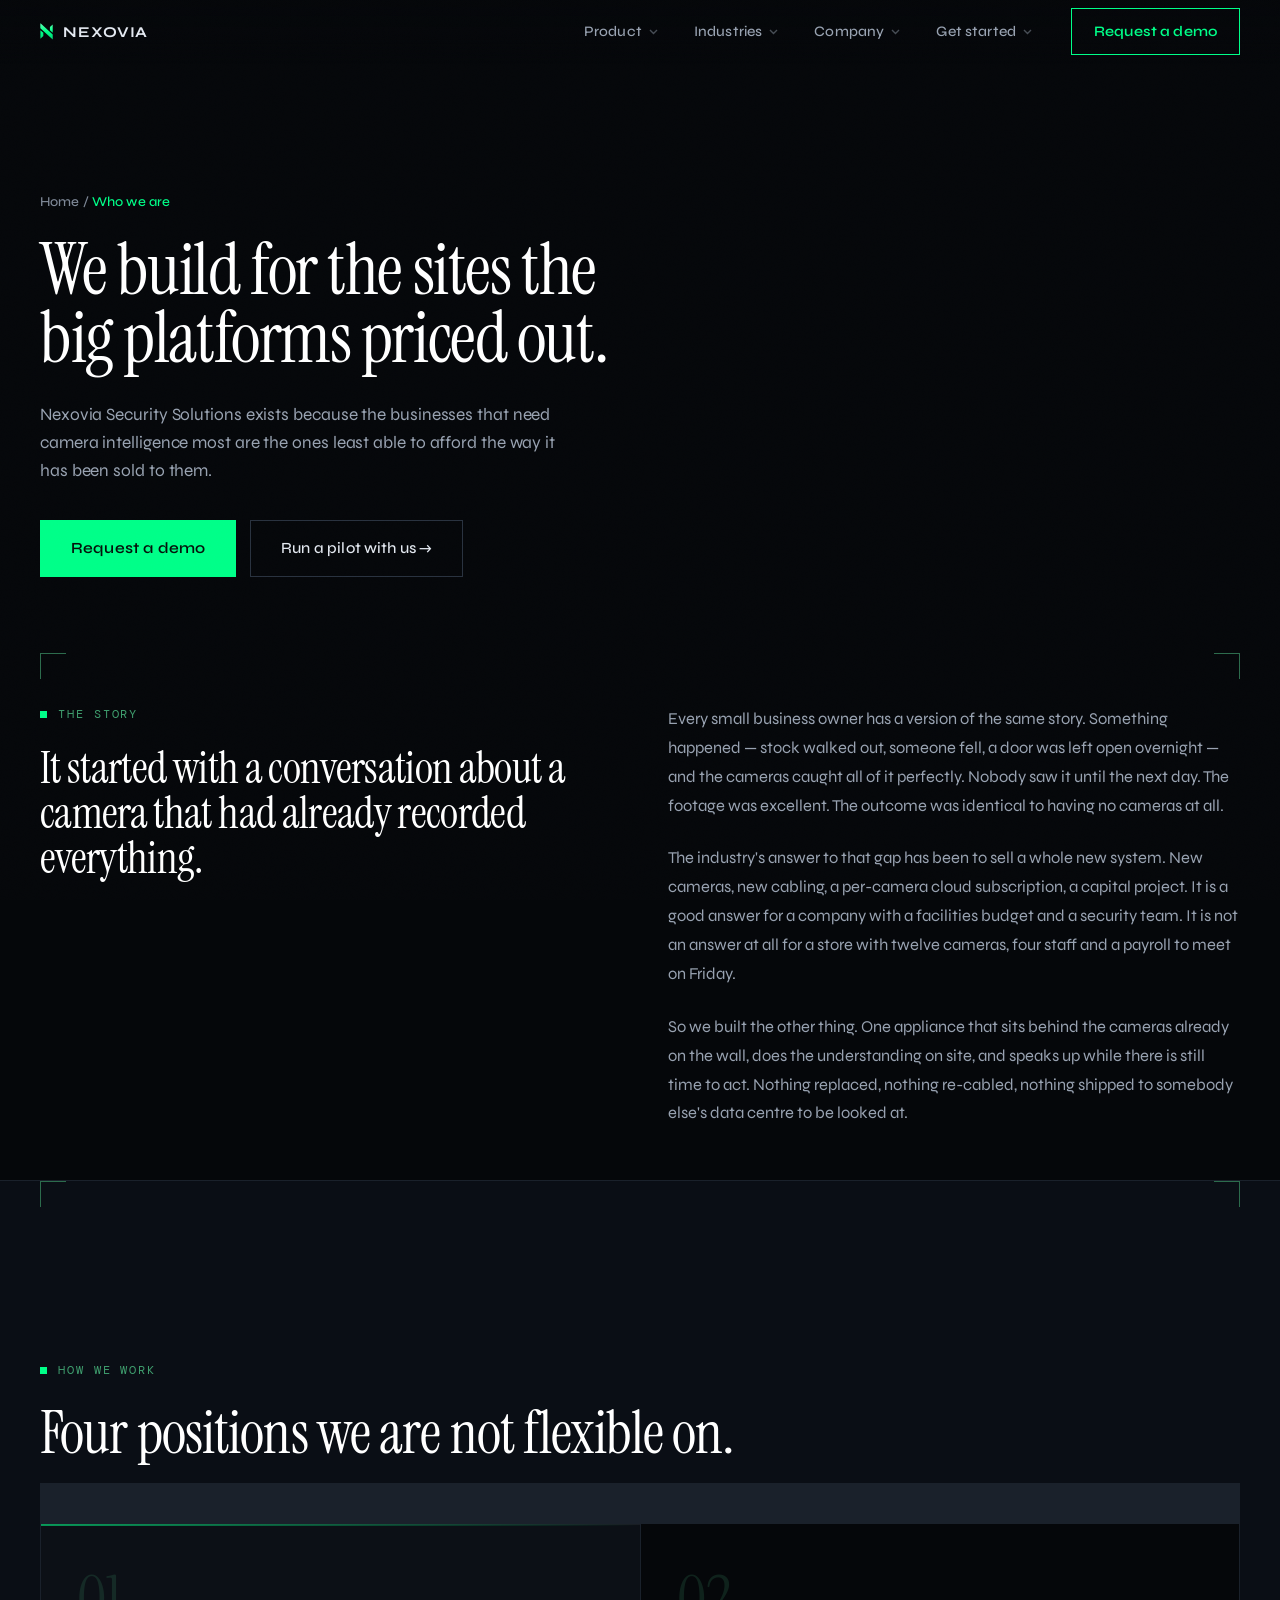
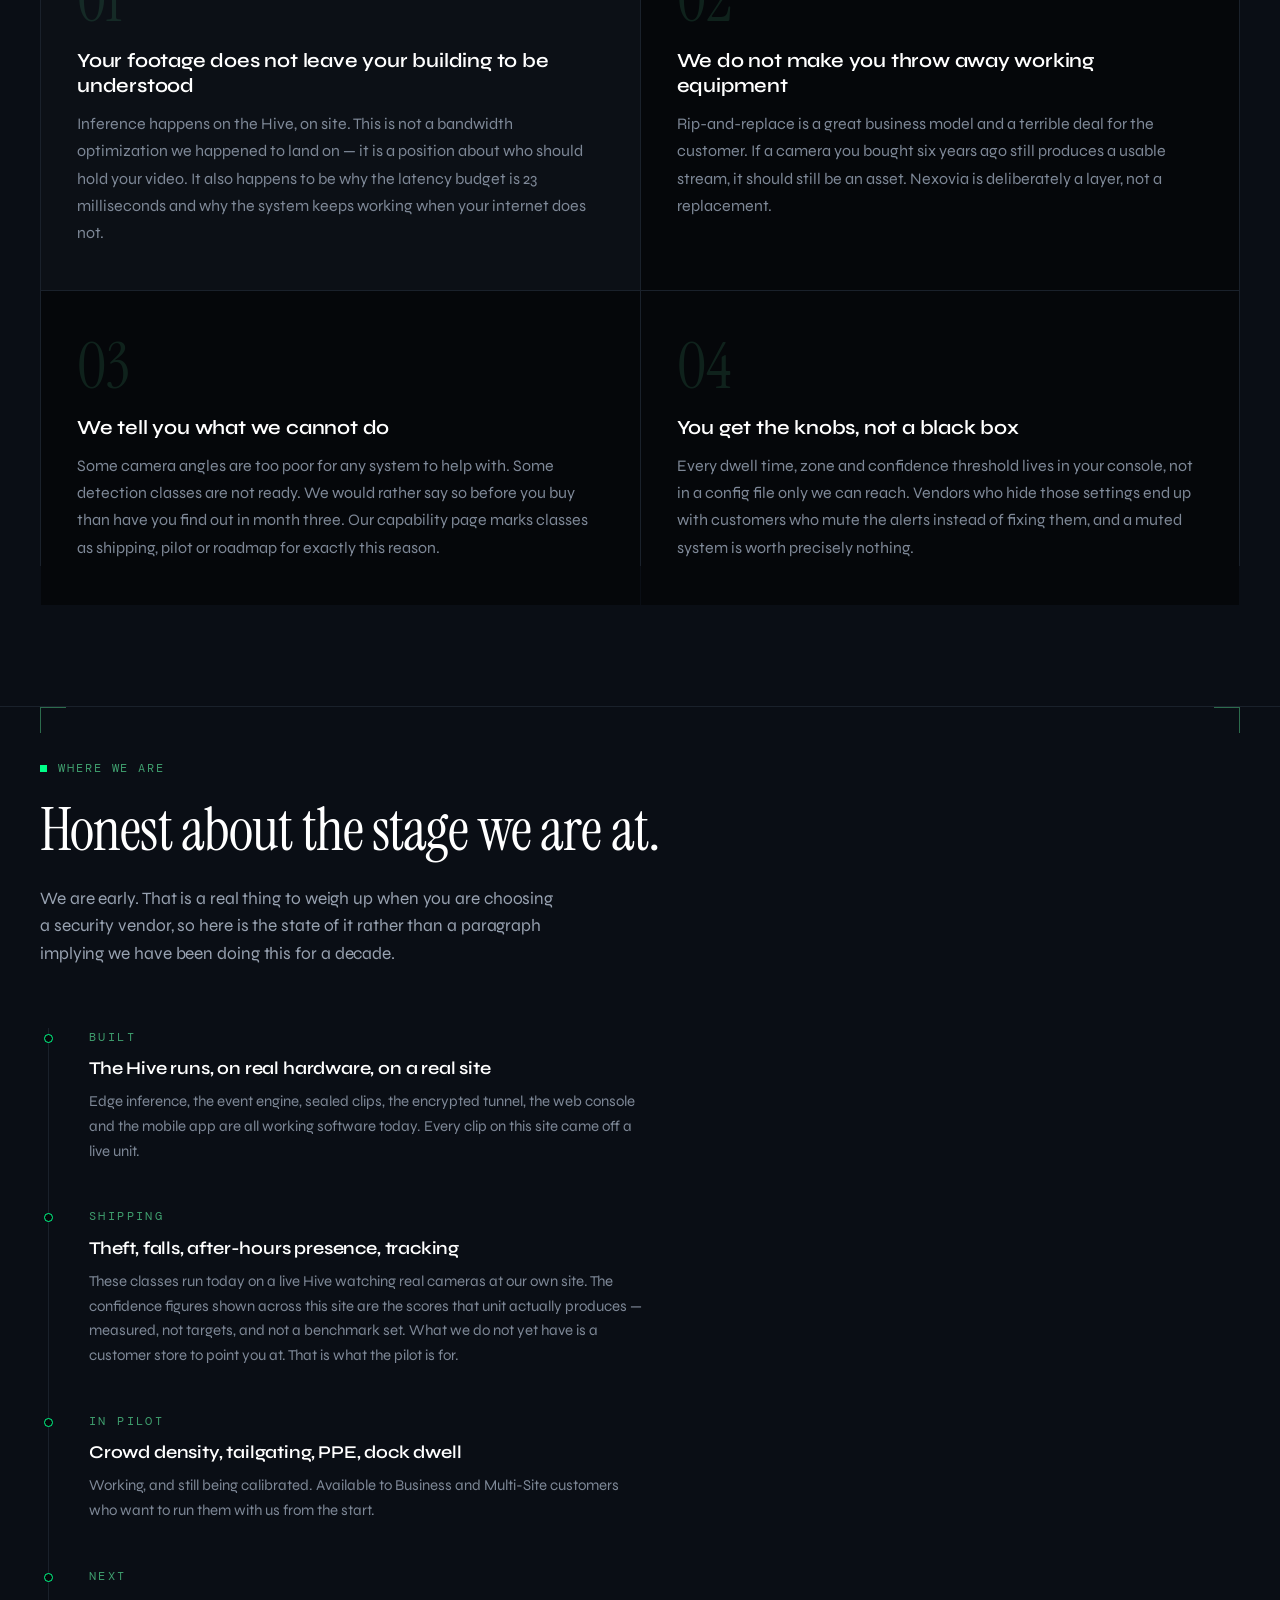
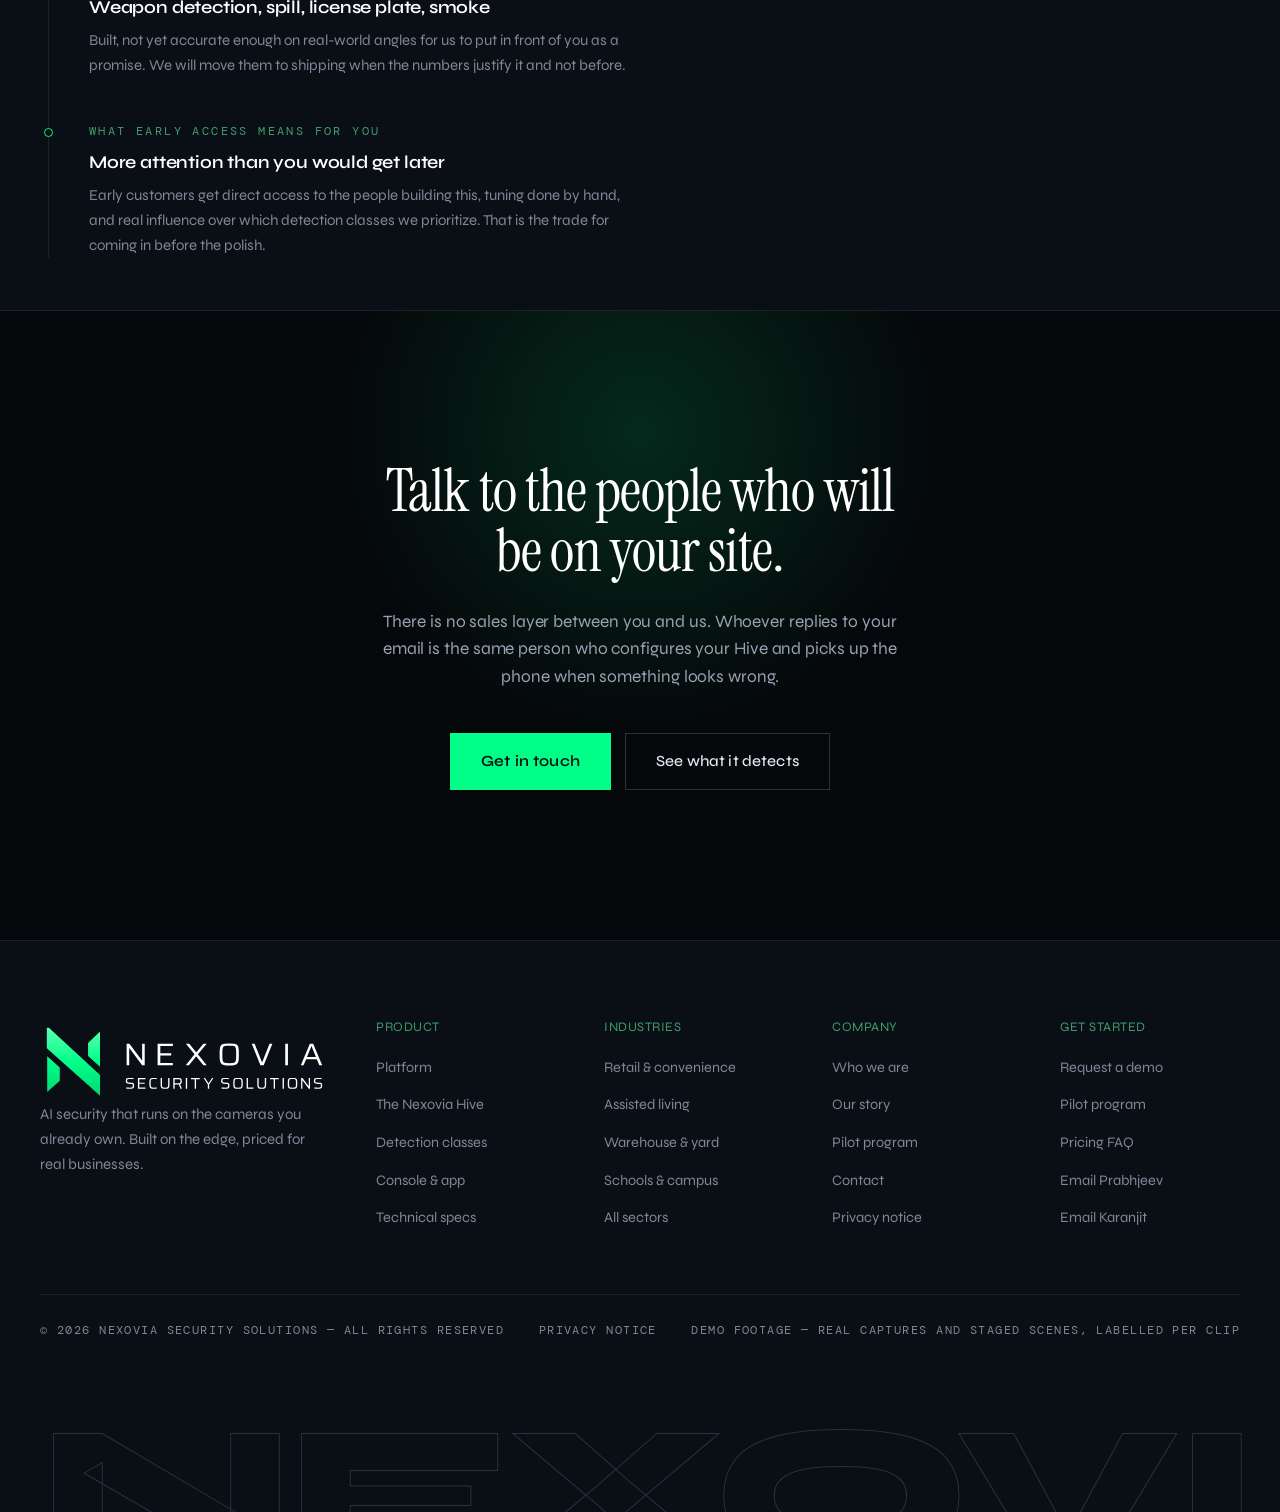
==== commit d4087bc4: "Deploy: undimmed diagram, rotated deterrence clip, drawn fall box Built from nexovia-website-source@" ====
--- a/about/index.html
+++ b/about/index.html
@@ -8,7 +8,8 @@
          .ico first and .svg second is deliberate: browsers that understand SVG
          take the later, richer declaration, and the rest fall back to the .ico. --><link rel="icon" href="/favicon.ico" sizes="32x32"><link rel="icon" href="/favicon.svg" type="image/svg+xml"><link rel="apple-touch-icon" href="/apple-touch-icon.png"><link rel="canonical" href="https://nexoviasecuritysolutions.com/about/"><!-- Social preview. Without these, pasting a link into WhatsApp, LinkedIn
          or Slack produced a bare URL with no title, no summary and no image —
-         on a site whose whole job is to be shared with a prospect. --><meta property="og:type" content="website"><meta property="og:site_name" content="Nexovia Security Solutions"><meta property="og:title" content="Who We Are — Nexovia Security Solutions"><meta property="og:description" content="Nexovia builds edge AI security for the businesses the big platforms priced out. Our story, how we work, and the people behind the Hive."><meta property="og:url" content="https://nexoviasecuritysolutions.com/about/"><meta property="og:image" content="https://nexoviasecuritysolutions.com/assets/img/og-nexovia.jpg"><meta property="og:image:width" content="1200"><meta property="og:image:height" content="630"><meta property="og:image:alt" content="Nexovia — AI security for existing cameras. Plug in. Detect. Alert."><meta name="twitter:card" content="summary_large_image"><meta name="twitter:title" content="Who We Are — Nexovia Security Solutions"><meta name="twitter:description" content="Nexovia builds edge AI security for the businesses the big platforms priced out. Our story, how we work, and the people behind the Hive."><meta name="twitter:image" content="https://nexoviasecuritysolutions.com/assets/img/og-nexovia.jpg"><link rel="preconnect" href="https://fonts.googleapis.com"><link rel="preconnect" href="https://fonts.gstatic.com" crossorigin><link href="https://fonts.googleapis.com/css2?family=DM+Mono:wght@300;400;500&family=Instrument+Serif:ital@0;1&family=Syne:wght@400;500;600;700;800&display=swap" rel="stylesheet"><!-- must stay after the Tailwind entry above --><link rel="stylesheet" href="/assets/css/site.css"><meta name="astro-view-transitions-enabled" content="true"><meta name="astro-view-transitions-fallback" content="animate"><script type="module" src="/_astro/ClientRouter.astro_astro_type_script_index_0_lang.Sx5bM3k1.js"></script><link rel="stylesheet" href="/_astro/Base.xbT04QgX.css"></head><body><header class="site-nav" data-open="false"><div class="site-nav-bar"><a class="site-nav-brand" href="/" data-astro-reload aria-label="Nexovia Security Solutions — home"><img class="site-nav-mark" src="/assets/img/nexovia-mark.svg" alt=""><span>NEXOVIA</span></a><nav class="site-nav-links" aria-label="Main"><div class="site-nav-group"><button type="button" class="site-nav-top">Product<svg class="site-nav-caret" width="9" height="6" viewBox="0 0 9 6" aria-hidden="true"><path d="M1 1l3.5 3.5L8 1" fill="none" stroke="currentColor" stroke-width="1.4"></path></svg></button><div class="site-nav-drop"><ul><li><a href="/platform">Platform</a></li><li><a href="/hive">The Nexovia Hive</a></li><li><a href="/capabilities">Detection classes</a></li><li><a href="/platform#console">Console &amp; app</a></li><li><a href="/hive#specs">Technical specs</a></li></ul></div></div><div class="site-nav-group"><button type="button" class="site-nav-top">Industries<svg class="site-nav-caret" width="9" height="6" viewBox="0 0 9 6" aria-hidden="true"><path d="M1 1l3.5 3.5L8 1" fill="none" stroke="currentColor" stroke-width="1.4"></path></svg></button><div class="site-nav-drop"><ul><li><a href="/industries#retail">Retail &amp; convenience</a></li><li><a href="/industries#care">Assisted living</a></li><li><a href="/industries#warehouse">Warehouse &amp; yard</a></li><li><a href="/industries#education">Schools &amp; campus</a></li><li><a href="/industries">All sectors</a></li></ul></div></div><div class="site-nav-group"><button type="button" class="site-nav-top">Company<svg class="site-nav-caret" width="9" height="6" viewBox="0 0 9 6" aria-hidden="true"><path d="M1 1l3.5 3.5L8 1" fill="none" stroke="currentColor" stroke-width="1.4"></path></svg></button><div class="site-nav-drop"><ul><li><a href="/about">Who we are</a></li><li><a href="/about#story">Our story</a></li><li><a href="/pilot">Pilot programme</a></li><li><a href="/contact">Contact</a></li></ul></div></div><div class="site-nav-group"><button type="button" class="site-nav-top">Get started<svg class="site-nav-caret" width="9" height="6" viewBox="0 0 9 6" aria-hidden="true"><path d="M1 1l3.5 3.5L8 1" fill="none" stroke="currentColor" stroke-width="1.4"></path></svg></button><div class="site-nav-drop"><ul><li><a href="/contact">Request a demo</a></li><li><a href="/pilot">Pilot programme</a></li><li><a href="/pricing#faq">Pricing FAQ</a></li><li><a href="mailto:prabhjeev@nexoviasecuritysolution.com">Email Prabhjeev</a></li><li><a href="mailto:karanjit@nexoviasecuritysolution.com">Email Karanjit</a></li></ul></div></div></nav><div class="site-nav-right"><a class="site-nav-cta" href="/contact">Request a demo</a><button type="button" class="site-nav-toggle" aria-expanded="false" aria-controls="site-nav-drawer"><span class="site-nav-burger" aria-hidden="true"><i></i><i></i><i></i></span><span class="site-nav-sr">Menu</span></button></div></div><div class="site-nav-drawer" id="site-nav-drawer" hidden><details class="site-nav-acc" name="site-nav-acc"><summary>Product<svg class="site-nav-caret" width="10" height="7" viewBox="0 0 9 6" aria-hidden="true"><path d="M1 1l3.5 3.5L8 1" fill="none" stroke="currentColor" stroke-width="1.4"></path></svg></summary><ul><li><a href="/platform">Platform</a></li><li><a href="/hive">The Nexovia Hive</a></li><li><a href="/capabilities">Detection classes</a></li><li><a href="/platform#console">Console &amp; app</a></li><li><a href="/hive#specs">Technical specs</a></li></ul></details><details class="site-nav-acc" name="site-nav-acc"><summary>Industries<svg class="site-nav-caret" width="10" height="7" viewBox="0 0 9 6" aria-hidden="true"><path d="M1 1l3.5 3.5L8 1" fill="none" stroke="currentColor" stroke-width="1.4"></path></svg></summary><ul><li><a href="/industries#retail">Retail &amp; convenience</a></li><li><a href="/industries#care">Assisted living</a></li><li><a href="/industries#warehouse">Warehouse &amp; yard</a></li><li><a href="/industries#education">Schools &amp; campus</a></li><li><a href="/industries">All sectors</a></li></ul></details><details class="site-nav-acc" name="site-nav-acc"><summary>Company<svg class="site-nav-caret" width="10" height="7" viewBox="0 0 9 6" aria-hidden="true"><path d="M1 1l3.5 3.5L8 1" fill="none" stroke="currentColor" stroke-width="1.4"></path></svg></summary><ul><li><a href="/about">Who we are</a></li><li><a href="/about#story">Our story</a></li><li><a href="/pilot">Pilot programme</a></li><li><a href="/contact">Contact</a></li></ul></details><details class="site-nav-acc" name="site-nav-acc"><summary>Get started<svg class="site-nav-caret" width="10" height="7" viewBox="0 0 9 6" aria-hidden="true"><path d="M1 1l3.5 3.5L8 1" fill="none" stroke="currentColor" stroke-width="1.4"></path></svg></summary><ul><li><a href="/contact">Request a demo</a></li><li><a href="/pilot">Pilot programme</a></li><li><a href="/pricing#faq">Pricing FAQ</a></li><li><a href="mailto:prabhjeev@nexoviasecuritysolution.com">Email Prabhjeev</a></li><li><a href="mailto:karanjit@nexoviasecuritysolution.com">Email Karanjit</a></li></ul></details><a class="site-nav-drawer-cta" href="/contact">Request a demo</a></div></header><script>
+         on a site whose whole job is to be shared with a prospect. --><meta property="og:type" content="website"><meta property="og:site_name" content="Nexovia Security Solutions"><meta property="og:title" content="Who We Are — Nexovia Security Solutions"><meta property="og:description" content="Nexovia builds edge AI security for the businesses the big platforms priced out. Our story, how we work, and the people behind the Hive."><meta property="og:url" content="https://nexoviasecuritysolutions.com/about/"><meta property="og:image" content="https://nexoviasecuritysolutions.com/assets/img/og-nexovia.jpg"><meta property="og:image:width" content="1200"><meta property="og:image:height" content="630"><meta property="og:image:alt" content="Nexovia — AI security for existing cameras. Plug in. Detect. Alert."><meta name="twitter:card" content="summary_large_image"><meta name="twitter:title" content="Who We Are — Nexovia Security Solutions"><meta name="twitter:description" content="Nexovia builds edge AI security for the businesses the big platforms priced out. Our story, how we work, and the people behind the Hive."><meta name="twitter:image" content="https://nexoviasecuritysolutions.com/assets/img/og-nexovia.jpg"><link rel="preconnect" href="https://fonts.googleapis.com"><link rel="preconnect" href="https://fonts.gstatic.com" crossorigin><link href="https://fonts.googleapis.com/css2?family=DM+Mono:wght@300;400;500&family=Instrument+Serif:ital@0;1&family=Syne:wght@400;500;600;700;800&display=swap" rel="stylesheet"><!-- must stay after the Tailwind entry above. ?v= is a build-time content
+         hash — see assetVersion() in the frontmatter for why it has to be there. --><link rel="stylesheet" href="/assets/css/site.css?v=63377dfdfd"><meta name="astro-view-transitions-enabled" content="true"><meta name="astro-view-transitions-fallback" content="animate"><script type="module" src="/_astro/ClientRouter.astro_astro_type_script_index_0_lang.Sx5bM3k1.js"></script><link rel="stylesheet" href="/_astro/Base.irPizhrA.css"></head><body><header class="site-nav" data-open="false"><div class="site-nav-bar"><a class="site-nav-brand" href="/" data-astro-reload aria-label="Nexovia Security Solutions — home"><img class="site-nav-mark" src="/assets/img/nexovia-mark.svg" alt=""><span>NEXOVIA</span></a><nav class="site-nav-links" aria-label="Main"><div class="site-nav-group"><button type="button" class="site-nav-top">Product<svg class="site-nav-caret" width="9" height="6" viewBox="0 0 9 6" aria-hidden="true"><path d="M1 1l3.5 3.5L8 1" fill="none" stroke="currentColor" stroke-width="1.4"></path></svg></button><div class="site-nav-drop"><ul><li><a href="/platform">Platform</a></li><li><a href="/hive">The Nexovia Hive</a></li><li><a href="/capabilities">Detection classes</a></li><li><a href="/platform#console">Console &amp; app</a></li><li><a href="/hive#specs">Technical specs</a></li></ul></div></div><div class="site-nav-group"><button type="button" class="site-nav-top">Industries<svg class="site-nav-caret" width="9" height="6" viewBox="0 0 9 6" aria-hidden="true"><path d="M1 1l3.5 3.5L8 1" fill="none" stroke="currentColor" stroke-width="1.4"></path></svg></button><div class="site-nav-drop"><ul><li><a href="/industries#retail">Retail &amp; convenience</a></li><li><a href="/industries#care">Assisted living</a></li><li><a href="/industries#warehouse">Warehouse &amp; yard</a></li><li><a href="/industries#education">Schools &amp; campus</a></li><li><a href="/industries">All sectors</a></li></ul></div></div><div class="site-nav-group"><button type="button" class="site-nav-top">Company<svg class="site-nav-caret" width="9" height="6" viewBox="0 0 9 6" aria-hidden="true"><path d="M1 1l3.5 3.5L8 1" fill="none" stroke="currentColor" stroke-width="1.4"></path></svg></button><div class="site-nav-drop"><ul><li><a href="/about">Who we are</a></li><li><a href="/about#story">Our story</a></li><li><a href="/pilot">Pilot program</a></li><li><a href="/contact">Contact</a></li></ul></div></div><div class="site-nav-group"><button type="button" class="site-nav-top">Get started<svg class="site-nav-caret" width="9" height="6" viewBox="0 0 9 6" aria-hidden="true"><path d="M1 1l3.5 3.5L8 1" fill="none" stroke="currentColor" stroke-width="1.4"></path></svg></button><div class="site-nav-drop"><ul><li><a href="/contact">Request a demo</a></li><li><a href="/pilot">Pilot program</a></li><li><a href="/pricing#faq">Pricing FAQ</a></li><li><a href="mailto:prabhjeev@nexoviasecuritysolution.com">Email Prabhjeev</a></li><li><a href="mailto:karanjit@nexoviasecuritysolution.com">Email Karanjit</a></li></ul></div></div></nav><div class="site-nav-right"><a class="site-nav-cta" href="/contact">Request a demo</a><button type="button" class="site-nav-toggle" aria-expanded="false" aria-controls="site-nav-drawer"><span class="site-nav-burger" aria-hidden="true"><i></i><i></i><i></i></span><span class="site-nav-sr">Menu</span></button></div></div><div class="site-nav-drawer" id="site-nav-drawer" hidden><details class="site-nav-acc" name="site-nav-acc"><summary>Product<svg class="site-nav-caret" width="10" height="7" viewBox="0 0 9 6" aria-hidden="true"><path d="M1 1l3.5 3.5L8 1" fill="none" stroke="currentColor" stroke-width="1.4"></path></svg></summary><ul><li><a href="/platform">Platform</a></li><li><a href="/hive">The Nexovia Hive</a></li><li><a href="/capabilities">Detection classes</a></li><li><a href="/platform#console">Console &amp; app</a></li><li><a href="/hive#specs">Technical specs</a></li></ul></details><details class="site-nav-acc" name="site-nav-acc"><summary>Industries<svg class="site-nav-caret" width="10" height="7" viewBox="0 0 9 6" aria-hidden="true"><path d="M1 1l3.5 3.5L8 1" fill="none" stroke="currentColor" stroke-width="1.4"></path></svg></summary><ul><li><a href="/industries#retail">Retail &amp; convenience</a></li><li><a href="/industries#care">Assisted living</a></li><li><a href="/industries#warehouse">Warehouse &amp; yard</a></li><li><a href="/industries#education">Schools &amp; campus</a></li><li><a href="/industries">All sectors</a></li></ul></details><details class="site-nav-acc" name="site-nav-acc"><summary>Company<svg class="site-nav-caret" width="10" height="7" viewBox="0 0 9 6" aria-hidden="true"><path d="M1 1l3.5 3.5L8 1" fill="none" stroke="currentColor" stroke-width="1.4"></path></svg></summary><ul><li><a href="/about">Who we are</a></li><li><a href="/about#story">Our story</a></li><li><a href="/pilot">Pilot program</a></li><li><a href="/contact">Contact</a></li></ul></details><details class="site-nav-acc" name="site-nav-acc"><summary>Get started<svg class="site-nav-caret" width="10" height="7" viewBox="0 0 9 6" aria-hidden="true"><path d="M1 1l3.5 3.5L8 1" fill="none" stroke="currentColor" stroke-width="1.4"></path></svg></summary><ul><li><a href="/contact">Request a demo</a></li><li><a href="/pilot">Pilot program</a></li><li><a href="/pricing#faq">Pricing FAQ</a></li><li><a href="mailto:prabhjeev@nexoviasecuritysolution.com">Email Prabhjeev</a></li><li><a href="mailto:karanjit@nexoviasecuritysolution.com">Email Karanjit</a></li></ul></details><a class="site-nav-drawer-cta" href="/contact">Request a demo</a></div></header><script>
   /* Bound once to document, not to the button.
 
      <ClientRouter /> swaps the DOM on navigation, so a listener attached to the
@@ -18,6 +19,15 @@
   (function () {
     if (window.__nxNav) return;
     window.__nxNav = true;
+
+    /* A mouse click on a top-level item must not leave it focused: on any
+       browser without :has() the dropdown would stay pinned open and a
+       second one could be opened over it. Keyboard focus is untouched —
+       this only fires for a real pointer press. */
+    document.addEventListener('mouseup', function (e) {
+      var top = e.target.closest && e.target.closest('.site-nav-top');
+      if (top) top.blur();
+    });
 
     var close = function () {
       document.querySelectorAll('.site-nav').forEach(function (nav) {
@@ -76,7 +86,7 @@
          layer". Note that "4 in pilot" was the only place on the site making a
          countable claim about live deployments, and it is still on
          /capabilities. If that number is not defensible, it should come out
-         there too — see the customer-proof item under "Blocked on you". --></div></section><section class="band-xs" id="story"><div class="wrap"><div class="two-col-text"><div class="rv"><div class="eyebrow">The story</div><h2 style="font-size:clamp(28px,3.4vw,46px)">It started with a conversation about a camera that had already recorded everything.</h2></div><div class="rv d1"><p class="body-copy">Every small business owner has a version of the same story. Something happened — stock walked out, someone fell, a door was left open overnight — and the cameras caught all of it perfectly. Nobody saw it until the next day. The footage was excellent. The outcome was identical to having no cameras at all.</p><p class="body-copy mt-24">The industry's answer to that gap has been to sell a whole new system. New cameras, new cabling, a per-camera cloud subscription, a capital project. It is a good answer for a company with a facilities budget and a security team. It is not an answer at all for a store with twelve cameras, four staff and a payroll to meet on Friday.</p><p class="body-copy mt-24">So we built the other thing. One appliance that sits behind the cameras already on the wall, does the understanding on site, and speaks up while there is still time to act. Nothing replaced, nothing re-cabled, nothing shipped to somebody else's data centre to be looked at.</p></div></div></div></section><section class="band-lg rule"><div class="wrap wrap-wide"><div class="head-block rv"><div class="eyebrow">How we work</div><h2>Four positions we are not flexible on.</h2></div><div class="grid g2"><div class="cell rv"><div class="kicker-num">01</div><h3>Your footage does not leave your building to be understood</h3><p>Inference happens on the Hive, on site. This is not a bandwidth optimisation we happened to land on — it is a position about who should hold your video. It also happens to be why the latency budget is 23 milliseconds and why the system keeps working when your internet does not.</p></div><div class="cell rv d1"><div class="kicker-num">02</div><h3>We do not make you throw away working equipment</h3><p>Rip-and-replace is a great business model and a terrible deal for the customer. If a camera you bought six years ago still produces a usable stream, it should still be an asset. Nexovia is deliberately a layer, not a replacement.</p></div><div class="cell rv d2"><div class="kicker-num">03</div><h3>We tell you what we cannot do</h3><p>Some camera angles are too poor for any system to help with. Some detection classes are not ready. We would rather say so before you buy than have you find out in month three. Our capability page marks classes as shipping, pilot or roadmap for exactly this reason.</p></div><div class="cell rv d3"><div class="kicker-num">04</div><h3>You get the knobs, not a black box</h3><p>Every dwell time, zone and confidence threshold lives in your console, not in a config file only we can reach. Vendors who hide those settings end up with customers who mute the alerts instead of fixing them, and a muted system is worth precisely nothing.</p></div></div></div></section><section class="band-xs rule"><div class="wrap wrap-wide"><div class="head-block rv"><div class="eyebrow">Where we are</div><h2>Honest about the stage we are at.</h2><p class="lede mt-24">We are early. That is a real thing to weigh up when you are choosing a security vendor, so here is the state of it rather than a paragraph implying we have been doing this for a decade.</p></div><div class="timeline rv"><div class="tl-item"><div class="tl-date">Built</div><h3 class="h4">The Hive runs, on real hardware, on a real site</h3><p>Edge inference, the event engine, sealed clips, the encrypted tunnel, the web console and the mobile app are all working software today. Every clip on this site came off a live unit.</p></div><div class="tl-item"><div class="tl-date">Shipping</div><h3 class="h4">Theft, falls, after-hours presence, tracking</h3><p>These classes run today on a live Hive watching real cameras at our own site. The confidence figures shown across this site are the scores that unit actually produces — measured, not targets, and not a benchmark set. What we do not yet have is a customer store to point you at. That is what the pilot is for.</p></div><div class="tl-item"><div class="tl-date">In pilot</div><h3 class="h4">Crowd density, tailgating, PPE, dock dwell</h3><p>Working, and still being calibrated. Available to Business and Multi-Site customers who want to run them with us from the start.</p></div><div class="tl-item"><div class="tl-date">Next</div><h3 class="h4">Weapon detection, spill, licence plate, smoke</h3><p>Built, not yet accurate enough on real-world angles for us to put in front of you as a promise. We will move them to shipping when the numbers justify it and not before.</p></div><div class="tl-item"><div class="tl-date">What early access means for you</div><h3 class="h4">More attention than you would get later</h3><p>Early customers get direct access to the people building this, tuning done by hand, and real influence over which detection classes we prioritise. That is the trade for coming in before the polish.</p></div></div></div></section><section class="cta-band"><div class="wrap"><h2 class="rv">Talk to the people who will be on your site.</h2><p class="lede rv d1">There is no sales layer between you and us. Whoever replies to your email is the same person who configures your Hive and picks up the phone when something looks wrong.</p><div class="btn-row rv d2" style="justify-content:center"><a href="/contact" class="btn btn-primary">Get in touch</a><a href="/capabilities" class="btn btn-ghost">See what it detects</a></div></div></section></main><footer class="foot"><div class="wrap wrap-wide"><div class="foot-grid"><div class="foot-brand"><a href="/" data-astro-reload class="brand" aria-label="Nexovia Security Solutions — home"><img class="brand-logo" src="/assets/img/nexovia-logo.svg" alt=""></a><p>AI security that runs on the cameras you already own. Built on the edge, priced for real businesses.</p></div><div class="foot-col"><h2>Product</h2><ul><li><a href="/platform">Platform</a></li><li><a href="/hive">The Nexovia Hive</a></li><li><a href="/capabilities">Detection classes</a></li><li><a href="/platform#console">Console &amp; app</a></li><li><a href="/hive#specs">Technical specs</a></li></ul></div><div class="foot-col"><h2>Industries</h2><ul><li><a href="/industries#retail">Retail &amp; convenience</a></li><li><a href="/industries#care">Assisted living</a></li><li><a href="/industries#warehouse">Warehouse &amp; yard</a></li><li><a href="/industries#education">Schools &amp; campus</a></li><li><a href="/industries">All sectors</a></li></ul></div><div class="foot-col"><h2>Company</h2><ul><li><a href="/about">Who we are</a></li><li><a href="/about#story">Our story</a></li><li><a href="/pilot">Pilot programme</a></li><li><a href="/contact">Contact</a></li><li><a href="/privacy">Privacy notice</a></li></ul></div><div class="foot-col"><h2>Get started</h2><ul><li><a href="/contact">Request a demo</a></li><li><a href="/pilot">Pilot programme</a></li><li><a href="/pricing#faq">Pricing FAQ</a></li><li><a href="mailto:prabhjeev@nexoviasecuritysolution.com">Email Prabhjeev</a></li><li><a href="mailto:karanjit@nexoviasecuritysolution.com">Email Karanjit</a></li></ul></div></div><!-- CalOPPA (Cal. Bus. & Prof. Code § 22575) wants the privacy link
+         there too — see the customer-proof item under "Blocked on you". --></div></section><section class="band-xs" id="story"><div class="wrap"><div class="two-col-text"><div class="rv"><div class="eyebrow">The story</div><h2 style="font-size:clamp(28px,3.4vw,46px)">It started with a conversation about a camera that had already recorded everything.</h2></div><div class="rv d1"><p class="body-copy">Every small business owner has a version of the same story. Something happened — stock walked out, someone fell, a door was left open overnight — and the cameras caught all of it perfectly. Nobody saw it until the next day. The footage was excellent. The outcome was identical to having no cameras at all.</p><p class="body-copy mt-24">The industry's answer to that gap has been to sell a whole new system. New cameras, new cabling, a per-camera cloud subscription, a capital project. It is a good answer for a company with a facilities budget and a security team. It is not an answer at all for a store with twelve cameras, four staff and a payroll to meet on Friday.</p><p class="body-copy mt-24">So we built the other thing. One appliance that sits behind the cameras already on the wall, does the understanding on site, and speaks up while there is still time to act. Nothing replaced, nothing re-cabled, nothing shipped to somebody else's data centre to be looked at.</p></div></div></div></section><section class="band-lg rule"><div class="wrap wrap-wide"><div class="head-block rv"><div class="eyebrow">How we work</div><h2>Four positions we are not flexible on.</h2></div><div class="grid g2"><div class="cell rv"><div class="kicker-num">01</div><h3>Your footage does not leave your building to be understood</h3><p>Inference happens on the Hive, on site. This is not a bandwidth optimization we happened to land on — it is a position about who should hold your video. It also happens to be why the latency budget is 23 milliseconds and why the system keeps working when your internet does not.</p></div><div class="cell rv d1"><div class="kicker-num">02</div><h3>We do not make you throw away working equipment</h3><p>Rip-and-replace is a great business model and a terrible deal for the customer. If a camera you bought six years ago still produces a usable stream, it should still be an asset. Nexovia is deliberately a layer, not a replacement.</p></div><div class="cell rv d2"><div class="kicker-num">03</div><h3>We tell you what we cannot do</h3><p>Some camera angles are too poor for any system to help with. Some detection classes are not ready. We would rather say so before you buy than have you find out in month three. Our capability page marks classes as shipping, pilot or roadmap for exactly this reason.</p></div><div class="cell rv d3"><div class="kicker-num">04</div><h3>You get the knobs, not a black box</h3><p>Every dwell time, zone and confidence threshold lives in your console, not in a config file only we can reach. Vendors who hide those settings end up with customers who mute the alerts instead of fixing them, and a muted system is worth precisely nothing.</p></div></div></div></section><section class="band-xs rule"><div class="wrap wrap-wide"><div class="head-block rv"><div class="eyebrow">Where we are</div><h2>Honest about the stage we are at.</h2><p class="lede mt-24">We are early. That is a real thing to weigh up when you are choosing a security vendor, so here is the state of it rather than a paragraph implying we have been doing this for a decade.</p></div><div class="timeline rv"><div class="tl-item"><div class="tl-date">Built</div><h3 class="h4">The Hive runs, on real hardware, on a real site</h3><p>Edge inference, the event engine, sealed clips, the encrypted tunnel, the web console and the mobile app are all working software today. Every clip on this site came off a live unit.</p></div><div class="tl-item"><div class="tl-date">Shipping</div><h3 class="h4">Theft, falls, after-hours presence, tracking</h3><p>These classes run today on a live Hive watching real cameras at our own site. The confidence figures shown across this site are the scores that unit actually produces — measured, not targets, and not a benchmark set. What we do not yet have is a customer store to point you at. That is what the pilot is for.</p></div><div class="tl-item"><div class="tl-date">In pilot</div><h3 class="h4">Crowd density, tailgating, PPE, dock dwell</h3><p>Working, and still being calibrated. Available to Business and Multi-Site customers who want to run them with us from the start.</p></div><div class="tl-item"><div class="tl-date">Next</div><h3 class="h4">Weapon detection, spill, license plate, smoke</h3><p>Built, not yet accurate enough on real-world angles for us to put in front of you as a promise. We will move them to shipping when the numbers justify it and not before.</p></div><div class="tl-item"><div class="tl-date">What early access means for you</div><h3 class="h4">More attention than you would get later</h3><p>Early customers get direct access to the people building this, tuning done by hand, and real influence over which detection classes we prioritize. That is the trade for coming in before the polish.</p></div></div></div></section><section class="cta-band"><div class="wrap"><h2 class="rv">Talk to the people who will be on your site.</h2><p class="lede rv d1">There is no sales layer between you and us. Whoever replies to your email is the same person who configures your Hive and picks up the phone when something looks wrong.</p><div class="btn-row rv d2" style="justify-content:center"><a href="/contact" class="btn btn-primary">Get in touch</a><a href="/capabilities" class="btn btn-ghost">See what it detects</a></div></div></section></main><footer class="foot"><div class="wrap wrap-wide"><div class="foot-grid"><div class="foot-brand"><a href="/" data-astro-reload class="brand" aria-label="Nexovia Security Solutions — home"><img class="brand-logo" src="/assets/img/nexovia-logo.svg" alt=""></a><p>AI security that runs on the cameras you already own. Built on the edge, priced for real businesses.</p></div><div class="foot-col"><h2>Product</h2><ul><li><a href="/platform">Platform</a></li><li><a href="/hive">The Nexovia Hive</a></li><li><a href="/capabilities">Detection classes</a></li><li><a href="/platform#console">Console &amp; app</a></li><li><a href="/hive#specs">Technical specs</a></li></ul></div><div class="foot-col"><h2>Industries</h2><ul><li><a href="/industries#retail">Retail &amp; convenience</a></li><li><a href="/industries#care">Assisted living</a></li><li><a href="/industries#warehouse">Warehouse &amp; yard</a></li><li><a href="/industries#education">Schools &amp; campus</a></li><li><a href="/industries">All sectors</a></li></ul></div><div class="foot-col"><h2>Company</h2><ul><li><a href="/about">Who we are</a></li><li><a href="/about#story">Our story</a></li><li><a href="/pilot">Pilot program</a></li><li><a href="/contact">Contact</a></li><li><a href="/privacy">Privacy notice</a></li></ul></div><div class="foot-col"><h2>Get started</h2><ul><li><a href="/contact">Request a demo</a></li><li><a href="/pilot">Pilot program</a></li><li><a href="/pricing#faq">Pricing FAQ</a></li><li><a href="mailto:prabhjeev@nexoviasecuritysolution.com">Email Prabhjeev</a></li><li><a href="mailto:karanjit@nexoviasecuritysolution.com">Email Karanjit</a></li></ul></div></div><!-- CalOPPA (Cal. Bus. & Prof. Code § 22575) wants the privacy link
              conspicuous and wants the word "Privacy" in the link text itself,
              so it sits in the bottom bar as well as the Company column. --><div class="foot-bar"><span>© 2026 NEXOVIA SECURITY SOLUTIONS — ALL RIGHTS RESERVED</span><span><a href="/privacy">PRIVACY NOTICE</a></span><span>DEMO FOOTAGE — REAL CAPTURES AND STAGED SCENES, LABELLED PER CLIP</span></div><div class="foot-word" aria-hidden="true">NEXOVIA</div></div></footer><!-- Legacy behaviour scripts, re-run on every client-side navigation.
 
@@ -95,9 +105,11 @@
          because site.js's only window-level listener sits inside `if (nav)`
          where `.nav` is the OLD nav — an element that no longer exists — so
          nothing accumulates across navigations. The previous tags are removed
-         each time so the DOM does not collect dead <script> nodes. --><script>
+         each time so the DOM does not collect dead <script> nodes. --><script>(function(){const nxSrc = ["/assets/js/site.js?v=b98429ea2c","/assets/js/flow.js?v=64d377e8a0","/assets/js/hive-explode.js?v=ef043cd744"];
+
       (function () {
-        var SRC = ['/assets/js/site.js', '/assets/js/flow.js', '/assets/js/hive-explode.js'];
+        /* content-hashed at build time, same reason as the stylesheet above */
+        var SRC = nxSrc;
         document.addEventListener('astro:page-load', function () {
           document.querySelectorAll('script[data-nx-behaviour]').forEach(function (s) { s.remove(); });
           SRC.forEach(function (src) {
@@ -109,4 +121,4 @@
           });
         });
       })();
-    </script></body></html>+    })();</script></body></html>
--- a/assets/css/site.css
+++ b/assets/css/site.css
@@ -1238,6 +1238,8 @@
   .flow-stage::-webkit-scrollbar { height: 6px; }
   .flow-stage::-webkit-scrollbar-thumb { background: var(--nx-border-lit); }
   .flow-stage > [data-flow] { min-width: 960px; padding-inline: 14px; }
+  /* below 1200 the diagram scrolls horizontally, so say so as well */
+  .path-hint-swipe { display: inline; }
 
   .flow-hint {
     display: flex;
@@ -2690,7 +2692,19 @@
   .page-head .wrap { grid-template-columns: 1fr; gap: 44px; }
   .page-head .head-stats { grid-column: 1; grid-row: auto; }
 
-  .g2, .g3, .g4, .grid { grid-template-columns: 1fr; }
+  /* minmax(0, 1fr), not 1fr.
+
+     A bare 1fr is minmax(auto, 1fr), and that auto floor is min-content — so
+     any single unbreakable string inside a cell sets the track width and the
+     track refuses to shrink below it. On /privacy the string was
+     "prabhjeev@nexoviasecuritysolution.com": at 320px the grid was 276px wide
+     and the cell measured 311, pushing the document to 334 and giving mobile
+     Safari a reason to shrink the whole page to fit — which is what "the site
+     shows up as desktop" looks like. minmax(0, …) lets the track shrink and
+     the wrap rule below breaks the address instead. */
+  .g2, .g3, .g4, .grid { grid-template-columns: minmax(0, 1fr); }
+  /* long addresses and URLs break rather than widen their container */
+  .cell, .cell p, .cell a { overflow-wrap: anywhere; }
   .stats { grid-template-columns: 1fr 1fr; }
   .stat { border-bottom: 1px solid var(--nx-border); }
   .stat:nth-child(2n) { border-right: none; }
@@ -2899,6 +2913,27 @@
 
 .path-art { position: relative; min-width: 0; }
 
+/* Says out loud that the diagram is clickable. An SVG has no affordance of
+   its own beyond the cursor, and the cursor only helps once you are already
+   hovering the right place. */
+.path-hint {
+  display: flex;
+  align-items: center;
+  gap: 9px;
+  margin: 0;
+  padding-top: 14px;
+  font-size: 13.5px;
+  color: var(--text-4);
+}
+.path-hint::before {
+  content: '';
+  width: 6px;
+  height: 6px;
+  background: var(--nx-accent-low);
+  flex: none;
+}
+.path-hint-swipe { display: none; }
+
 /* The oversized outline numeral stays — kept deliberately. It moved off
    .scrub-numeral when this section stopped being a scrub, but the treatment is
    unchanged: outline rather than fill so it reads as a graphic and never
@@ -2921,14 +2956,41 @@
   pointer-events: none;
 }
 
-/* the picked stage lights, the rest recede — the whole path stays drawn */
-.flow-svg .fx { transition: opacity 0.45s var(--ease); }
-[data-flow][data-active] .fx { opacity: 0.24; }
-[data-flow][data-active="1"] .fx[data-fx="1"],
-[data-flow][data-active="2"] .fx[data-fx="2"],
-[data-flow][data-active="3"] .fx[data-fx="3"],
-[data-flow][data-active="4"] .fx[data-fx="4"],
-[data-flow][data-active="5"] .fx[data-fx="5"] { opacity: 1; }
+/* ---------- stage emphasis ----------
+   The whole path stays fully lit. An earlier version dimmed the four stages
+   you were not on to 0.24 and lit one — which made the diagram read as a
+   slideshow with four stages switched off, when the point of drawing the
+   whole path is that it is one continuous journey you can see at once.
+
+   Selection is now marked, not spotlit: the picked stage gets its label in
+   the accent and a hairline underline beneath it. Clicking a stage explains
+   what it does in the copy beside the diagram; it does not turn the rest of
+   the picture off. */
+.flow-svg .fx { transition: opacity 0.3s var(--ease); }
+[data-flow][data-active] .fx { cursor: pointer; }
+
+/* Hover no longer touches opacity. With every stage at full strength there is
+   nothing to lift TO — a hover opacity below 1 reads as the stage dimming,
+   which is the opposite of "this is clickable". The affordance is the faint
+   wash on the hit rect plus the pointer cursor. */
+[data-flow][data-active] .fx:hover .fx-hit { fill-opacity: 0.03; }
+.flow-svg .fx-hit { fill: #fff; transition: fill-opacity 0.25s var(--ease); }
+
+/* the picked stage names itself in the accent, the way the eyebrow does */
+[data-flow][data-active="1"] .fx[data-fx="1"] .fx-label,
+[data-flow][data-active="2"] .fx[data-fx="2"] .fx-label,
+[data-flow][data-active="3"] .fx[data-fx="3"] .fx-label,
+[data-flow][data-active="4"] .fx[data-fx="4"] .fx-label,
+[data-flow][data-active="5"] .fx[data-fx="5"] .fx-label { fill: var(--nx-accent); }
+
+/* and carries a rule under that label, so the selection is legible without
+   anything else having to go dark */
+.fx-rule { opacity: 0; transition: opacity 0.3s var(--ease); }
+[data-flow][data-active="1"] .fx[data-fx="1"] .fx-rule,
+[data-flow][data-active="2"] .fx[data-fx="2"] .fx-rule,
+[data-flow][data-active="3"] .fx[data-fx="3"] .fx-rule,
+[data-flow][data-active="4"] .fx[data-fx="4"] .fx-rule,
+[data-flow][data-active="5"] .fx[data-fx="5"] .fx-rule { opacity: 1; }
 
 @media (prefers-reduced-motion: reduce) {
   .flow-svg .fx { transition: none; }
@@ -2964,3 +3026,71 @@
   /* same call the pinned rig made: below 900 the numeral collides with copy */
   .path-figure { display: none; }
 }
+
+/* ============================================================
+   AI detection overlay on a clip  (2026-08-22)
+   ============================================================
+
+   Three of the four detection clips carry the model's boxes burned into the
+   export. The fall capture does not — its box only exists on the poster still —
+   so it is drawn here instead, over the <video>, which is what the product
+   actually does to a live feed anyway. Burning it in was not an option: the
+   ffmpeg on this machine (the one inside the Remotion package) is built with
+   --disable-filters and has no drawbox, drawtext or overlay.
+
+   Geometry is declared per clip in the markup as --l/--t/--w/--h percentages,
+   and `data-at` is the second the detection lands. site.js adds .is-on then, so
+   the box snaps in on the fall rather than sitting over an empty floor for the
+   first three seconds. */
+.ai-box {
+  position: absolute;
+  left: var(--l);
+  top: var(--t);
+  width: var(--w);
+  height: var(--h);
+  border: 2px solid var(--nx-accent);
+  z-index: 2;
+  opacity: 0;
+  pointer-events: none;
+  transition: opacity 0.12s linear;
+}
+.ai-box.is-on { opacity: 1; }
+
+/* the label chip sits on the box's top edge, like the burned-in ones do */
+.ai-box b {
+  position: absolute;
+  left: -2px;
+  bottom: 100%;
+  display: block;
+  font-family: var(--mono);
+  font-size: 12px;
+  font-weight: 400;
+  letter-spacing: 0.04em;
+  line-height: 1;
+  padding: 4px 7px;
+  background: var(--nx-accent);
+  color: #03080c;
+  white-space: nowrap;
+}
+
+/* Corner ticks, so it reads as an instrument rather than a plain rectangle —
+   the same registration language as the section ticks. */
+.ai-box i {
+  position: absolute;
+  width: 9px;
+  height: 9px;
+  border: 0 solid #fff;
+}
+.ai-box i:nth-child(1) { top: -2px;    left: -2px;    border-top-width: 2px;    border-left-width: 2px; }
+.ai-box i:nth-child(2) { top: -2px;    right: -2px;   border-top-width: 2px;    border-right-width: 2px; }
+.ai-box i:nth-child(3) { bottom: -2px; left: -2px;    border-bottom-width: 2px; border-left-width: 2px; }
+.ai-box i:nth-child(4) { bottom: -2px; right: -2px;   border-bottom-width: 2px; border-right-width: 2px; }
+
+@media (prefers-reduced-motion: reduce) {
+  .ai-box { transition: none; }
+}
+
+@media (max-width: 760px) {
+  .ai-box b { font-size: 10.5px; padding: 3px 5px; }
+  .ai-box i { width: 7px; height: 7px; }
+}
--- a/_astro/Base.irPizhrA.css
+++ b/_astro/Base.irPizhrA.css
@@ -0,0 +1,2 @@
+/*! tailwindcss v4.3.3 | MIT License | https://tailwindcss.com */
+@layer properties{@supports (((-webkit-hyphens:none)) and (not (margin-trim:inline))) or ((-moz-orient:inline) and (not (color:rgb(from red r g b)))){:root,:host{--shimmer-angle:20deg}*,:before,:after,::backdrop{--tw-translate-x:0;--tw-translate-y:0;--tw-translate-z:0;--tw-rotate-x:initial;--tw-rotate-y:initial;--tw-rotate-z:initial;--tw-skew-x:initial;--tw-skew-y:initial;--tw-border-style:solid;--tw-font-weight:initial;--tw-shadow:0 0 #0000;--tw-shadow-color:initial;--tw-shadow-alpha:100%;--tw-inset-shadow:0 0 #0000;--tw-inset-shadow-color:initial;--tw-inset-shadow-alpha:100%;--tw-ring-color:initial;--tw-ring-shadow:0 0 #0000;--tw-inset-ring-color:initial;--tw-inset-ring-shadow:0 0 #0000;--tw-ring-inset:initial;--tw-ring-offset-width:0px;--tw-ring-offset-color:#fff;--tw-ring-offset-shadow:0 0 #0000;--tw-outline-style:solid;--tw-blur:initial;--tw-brightness:initial;--tw-contrast:initial;--tw-grayscale:initial;--tw-hue-rotate:initial;--tw-invert:initial;--tw-opacity:initial;--tw-saturate:initial;--tw-sepia:initial;--tw-drop-shadow:initial;--tw-drop-shadow-color:initial;--tw-drop-shadow-alpha:100%;--tw-drop-shadow-size:initial;--tw-backdrop-blur:initial;--tw-backdrop-brightness:initial;--tw-backdrop-contrast:initial;--tw-backdrop-grayscale:initial;--tw-backdrop-hue-rotate:initial;--tw-backdrop-invert:initial;--tw-backdrop-opacity:initial;--tw-backdrop-saturate:initial;--tw-backdrop-sepia:initial;--tw-duration:initial;--tw-ease:initial;--tw-animation-delay:0s;--tw-animation-direction:normal;--tw-animation-duration:initial;--tw-animation-fill-mode:none;--tw-animation-iteration-count:1;--tw-enter-blur:0;--tw-enter-opacity:1;--tw-enter-rotate:0;--tw-enter-scale:1;--tw-enter-translate-x:0;--tw-enter-translate-y:0;--tw-exit-blur:0;--tw-exit-opacity:1;--tw-exit-rotate:0;--tw-exit-scale:1;--tw-exit-translate-x:0;--tw-exit-translate-y:0;--scroll-fade-t:0px;--scroll-fade-b:0px;--scroll-fade-s:0px;--scroll-fade-e:0px;--scroll-fade-mask:initial;--shimmer-image:initial;--shimmer-text-fill:initial}}}@layer theme{:root,:host{--font-sans:"Syne", system-ui, -apple-system, sans-serif;--font-mono:ui-monospace, SFMono-Regular, Menlo, Monaco, Consolas, "Liberation Mono", "Courier New", monospace;--spacing:.25rem;--text-xs:.75rem;--text-xs--line-height:calc(1 / .75);--text-sm:.875rem;--text-sm--line-height:calc(1.25 / .875);--font-weight-medium:500;--radius-md:calc(var(--radius) * .8);--radius-lg:var(--radius);--ease-in-out:cubic-bezier(.4, 0, .2, 1);--default-transition-duration:.15s;--default-transition-timing-function:cubic-bezier(.4, 0, .2, 1);--default-font-family:"Syne", system-ui, -apple-system, sans-serif;--default-mono-font-family:var(--font-mono)}}@layer base{*,:after,:before,::backdrop{box-sizing:border-box;border:0 solid;margin:0;padding:0}::file-selector-button{box-sizing:border-box;border:0 solid;margin:0;padding:0}html,:host{-webkit-text-size-adjust:100%;tab-size:4;line-height:1.5;font-family:var(--default-font-family,-apple-system, BlinkMacSystemFont, "Segoe UI", Roboto, "Helvetica Neue", "Noto Sans", Arial, sans-serif, "Apple Color Emoji", "Segoe UI Emoji", "Segoe UI Symbol", "Noto Color Emoji");font-feature-settings:var(--default-font-feature-settings,normal);font-variation-settings:var(--default-font-variation-settings,normal);-webkit-tap-highlight-color:transparent}hr{height:0;color:inherit;border-top-width:1px}abbr:where([title]){text-decoration:underline dotted}h1,h2,h3,h4,h5,h6{font-size:inherit;font-weight:inherit}a{color:inherit;-webkit-text-decoration:inherit;-webkit-text-decoration:inherit;-webkit-text-decoration:inherit;text-decoration:inherit}b,strong{font-weight:bolder}code,kbd,samp,pre{font-family:var(--default-mono-font-family,ui-monospace, SFMono-Regular, Menlo, Monaco, Consolas, "Liberation Mono", "Courier New", monospace);font-feature-settings:var(--default-mono-font-feature-settings,normal);font-variation-settings:var(--default-mono-font-variation-settings,normal);font-size:1em}small{font-size:80%}sub,sup{vertical-align:baseline;font-size:75%;line-height:0;position:relative}sub{bottom:-.25em}sup{top:-.5em}table{text-indent:0;border-color:inherit;border-collapse:collapse}:-moz-focusring:where(:not(iframe)){outline:auto}progress{vertical-align:baseline}summary{display:list-item}ol,ul,menu{list-style:none}img,svg,video,canvas,audio,iframe,embed,object{vertical-align:middle;display:block}img,video{max-width:100%;height:auto}button,input,select,optgroup,textarea{font:inherit;font-feature-settings:inherit;font-variation-settings:inherit;letter-spacing:inherit;color:inherit;opacity:1;background-color:#0000;border-radius:0}::file-selector-button{font:inherit;font-feature-settings:inherit;font-variation-settings:inherit;letter-spacing:inherit;color:inherit;opacity:1;background-color:#0000;border-radius:0}:where(select:is([multiple],[size])) optgroup{font-weight:bolder}:where(select:is([multiple],[size])) optgroup option{padding-inline-start:20px}::file-selector-button{margin-inline-end:4px}::placeholder{opacity:1}@supports (not ((-webkit-appearance:-apple-pay-button))) or (contain-intrinsic-size:1px){::placeholder{color:currentColor}@supports (color:color-mix(in lab, red, red)){::placeholder{color:color-mix(in oklab, currentcolor 50%, transparent)}}}textarea{resize:vertical}::-webkit-search-decoration{-webkit-appearance:none}::-webkit-date-and-time-value{min-height:1lh;text-align:inherit}::-webkit-datetime-edit{display:inline-flex}::-webkit-datetime-edit-fields-wrapper{padding:0}::-webkit-datetime-edit{padding-block:0}::-webkit-datetime-edit-year-field{padding-block:0}::-webkit-datetime-edit-month-field{padding-block:0}::-webkit-datetime-edit-day-field{padding-block:0}::-webkit-datetime-edit-hour-field{padding-block:0}::-webkit-datetime-edit-minute-field{padding-block:0}::-webkit-datetime-edit-second-field{padding-block:0}::-webkit-datetime-edit-millisecond-field{padding-block:0}::-webkit-datetime-edit-meridiem-field{padding-block:0}::-webkit-calendar-picker-indicator{line-height:1}:-moz-ui-invalid{box-shadow:none}button,input:where([type=button],[type=reset],[type=submit]){appearance:button}::file-selector-button{appearance:button}::-webkit-inner-spin-button{height:auto}::-webkit-outer-spin-button{height:auto}[hidden]:where(:not([hidden=until-found])){display:none!important}*{border-color:var(--border);outline-color:var(--ring)}@supports (color:color-mix(in lab, red, red)){*{outline-color:color-mix(in oklab, var(--ring) 50%, transparent)}}body{background-color:var(--background);color:var(--foreground)}html{font-family:Syne,system-ui,-apple-system,sans-serif}}@layer components;@layer utilities{.pointer-events-none{pointer-events:none}.collapse{visibility:collapse}.invisible{visibility:hidden}.visible{visibility:visible}.absolute{position:absolute}.fixed{position:fixed}.relative{position:relative}.static{position:static}.sticky{position:sticky}.container{width:100%}@media (width>=40rem){.container{max-width:40rem}}@media (width>=48rem){.container{max-width:48rem}}@media (width>=64rem){.container{max-width:64rem}}@media (width>=80rem){.container{max-width:80rem}}@media (width>=96rem){.container{max-width:96rem}}.mt-10{margin-top:calc(var(--spacing) * 10)}.mt-16{margin-top:calc(var(--spacing) * 16)}.mt-24{margin-top:calc(var(--spacing) * 24)}.mt-32{margin-top:calc(var(--spacing) * 32)}.mt-48{margin-top:calc(var(--spacing) * 48)}.mt-80{margin-top:calc(var(--spacing) * 80)}.block{display:block}.contents{display:contents}.flex{display:flex}.grid{display:grid}.hidden{display:none}.inline{display:inline}.inline-flex{display:inline-flex}.table{display:table}.size-4{width:calc(var(--spacing) * 4);height:calc(var(--spacing) * 4)}.size-6{width:calc(var(--spacing) * 6);height:calc(var(--spacing) * 6)}.size-7{width:calc(var(--spacing) * 7);height:calc(var(--spacing) * 7)}.size-8{width:calc(var(--spacing) * 8);height:calc(var(--spacing) * 8)}.size-9{width:calc(var(--spacing) * 9);height:calc(var(--spacing) * 9)}.h-6{height:calc(var(--spacing) * 6)}.h-7{height:calc(var(--spacing) * 7)}.h-8{height:calc(var(--spacing) * 8)}.h-9{height:calc(var(--spacing) * 9)}.h-14{height:calc(var(--spacing) * 14)}.h-30{height:calc(var(--spacing) * 30)}.flex-1{flex:1}.shrink{flex-shrink:1}.shrink-0{flex-shrink:0}.translate-y-0\.5{--tw-translate-y:calc(var(--spacing) * .5);translate:var(--tw-translate-x) var(--tw-translate-y)}.transform{transform:var(--tw-rotate-x,) var(--tw-rotate-y,) var(--tw-rotate-z,) var(--tw-skew-x,) var(--tw-skew-y,)}.resize{resize:both}.flex-wrap{flex-wrap:wrap}.items-center{align-items:center}.items-start{align-items:flex-start}.justify-between{justify-content:space-between}.justify-center{justify-content:center}.gap-1{gap:var(--spacing)}.gap-1\.5{gap:calc(var(--spacing) * 1.5)}.gap-4{gap:calc(var(--spacing) * 4)}.overflow-hidden{overflow:hidden}.rounded{border-radius:.25rem}.rounded-\[min\(var\(--radius-md\)\,10px\)\]{border-radius:min(var(--radius-md), 10px)}.rounded-\[min\(var\(--radius-md\)\,12px\)\]{border-radius:min(var(--radius-md), 12px)}.rounded-lg{border-radius:var(--radius)}.rounded-md{border-radius:calc(var(--radius) * .8)}.border{border-style:var(--tw-border-style);border-width:1px}.border-b{border-bottom-style:var(--tw-border-style);border-bottom-width:1px}.border-border{border-color:var(--border)}.border-transparent{border-color:#0000}.bg-background{background-color:var(--background)}.bg-destructive\/10{background-color:var(--destructive)}@supports (color:color-mix(in lab, red, red)){.bg-destructive\/10{background-color:color-mix(in oklab, var(--destructive) 10%, transparent)}}.bg-primary{background-color:var(--primary)}.bg-secondary{background-color:var(--secondary)}.bg-clip-padding{background-clip:padding-box}.px-2{padding-inline:calc(var(--spacing) * 2)}.px-2\.5{padding-inline:calc(var(--spacing) * 2.5)}.py-4{padding-block:calc(var(--spacing) * 4)}.pt-0{padding-top:0}.pb-4{padding-bottom:calc(var(--spacing) * 4)}.text-left{text-align:left}.text-sm{font-size:var(--text-sm);line-height:var(--tw-leading,var(--text-sm--line-height))}.text-xs{font-size:var(--text-xs);line-height:var(--tw-leading,var(--text-xs--line-height))}.text-\[0\.8rem\]{font-size:.8rem}.font-medium{--tw-font-weight:var(--font-weight-medium);font-weight:var(--font-weight-medium)}.text-wrap{text-wrap:wrap}.whitespace-nowrap{white-space:nowrap}.tab-1{tab-size:1}.tab-2{tab-size:2}.tab-3{tab-size:3}.tab-4{tab-size:4}.tab-5{tab-size:5}.text-destructive{color:var(--destructive)}.text-muted-foreground{color:var(--muted-foreground)}.text-primary{color:var(--primary)}.text-primary-foreground{color:var(--primary-foreground)}.text-secondary-foreground{color:var(--secondary-foreground)}.uppercase{text-transform:uppercase}.italic{font-style:italic}.underline{text-decoration-line:underline}.underline-offset-4{text-underline-offset:4px}.shadow{--tw-shadow:0 1px 3px 0 var(--tw-shadow-color,#0000001a), 0 1px 2px -1px var(--tw-shadow-color,#0000001a);box-shadow:var(--tw-inset-shadow), var(--tw-inset-ring-shadow), var(--tw-ring-offset-shadow), var(--tw-ring-shadow), var(--tw-shadow)}.ring{--tw-ring-shadow:var(--tw-ring-inset,) 0 0 0 calc(1px + var(--tw-ring-offset-width)) var(--tw-ring-color,currentcolor);box-shadow:var(--tw-inset-shadow), var(--tw-inset-ring-shadow), var(--tw-ring-offset-shadow), var(--tw-ring-shadow), var(--tw-shadow)}.outline{outline-style:var(--tw-outline-style);outline-width:1px}.blur{--tw-blur:blur(8px);filter:var(--tw-blur,) var(--tw-brightness,) var(--tw-contrast,) var(--tw-grayscale,) var(--tw-hue-rotate,) var(--tw-invert,) var(--tw-saturate,) var(--tw-sepia,) var(--tw-drop-shadow,)}.invert{--tw-invert:invert(100%);filter:var(--tw-blur,) var(--tw-brightness,) var(--tw-contrast,) var(--tw-grayscale,) var(--tw-hue-rotate,) var(--tw-invert,) var(--tw-saturate,) var(--tw-sepia,) var(--tw-drop-shadow,)}.filter{filter:var(--tw-blur,) var(--tw-brightness,) var(--tw-contrast,) var(--tw-grayscale,) var(--tw-hue-rotate,) var(--tw-invert,) var(--tw-saturate,) var(--tw-sepia,) var(--tw-drop-shadow,)}.backdrop-filter{backdrop-filter:var(--tw-backdrop-blur,) var(--tw-backdrop-brightness,) var(--tw-backdrop-contrast,) var(--tw-backdrop-grayscale,) var(--tw-backdrop-hue-rotate,) var(--tw-backdrop-invert,) var(--tw-backdrop-opacity,) var(--tw-backdrop-saturate,) var(--tw-backdrop-sepia,)}.transition{transition-property:color,background-color,border-color,outline-color,text-decoration-color,fill,stroke,--tw-gradient-from,--tw-gradient-via,--tw-gradient-to,opacity,box-shadow,transform,translate,scale,rotate,filter,backdrop-filter,display,content-visibility,overlay,pointer-events;transition-timing-function:var(--tw-ease,var(--default-transition-timing-function));transition-duration:var(--tw-duration,var(--default-transition-duration))}.transition-all{transition-property:all;transition-timing-function:var(--tw-ease,var(--default-transition-timing-function));transition-duration:var(--tw-duration,var(--default-transition-duration))}.transition-transform{transition-property:transform,translate,scale,rotate;transition-timing-function:var(--tw-ease,var(--default-transition-timing-function));transition-duration:var(--tw-duration,var(--default-transition-duration))}.duration-200{--tw-duration:.2s;transition-duration:.2s}.ease-in-out{--tw-ease:var(--ease-in-out);transition-timing-function:var(--ease-in-out)}.outline-none{--tw-outline-style:none;outline-style:none}.select-none{user-select:none}.paused{animation-play-state:paused}.running{animation-play-state:running}.last\:border-b-0:last-child{border-bottom-style:var(--tw-border-style);border-bottom-width:0}@media (hover:hover){.hover\:bg-\[color-mix\(in_oklch\,var\(--secondary\)\,var\(--foreground\)_5\%\)\]:hover{background-color:var(--secondary)}@supports (color:color-mix(in lab, red, red)){.hover\:bg-\[color-mix\(in_oklch\,var\(--secondary\)\,var\(--foreground\)_5\%\)\]:hover{background-color:color-mix(in oklch,var(--secondary),var(--foreground) 5%)}}.hover\:bg-destructive\/20:hover{background-color:var(--destructive)}@supports (color:color-mix(in lab, red, red)){.hover\:bg-destructive\/20:hover{background-color:color-mix(in oklab, var(--destructive) 20%, transparent)}}.hover\:bg-muted:hover{background-color:var(--muted)}.hover\:bg-primary\/80:hover{background-color:var(--primary)}@supports (color:color-mix(in lab, red, red)){.hover\:bg-primary\/80:hover{background-color:color-mix(in oklab, var(--primary) 80%, transparent)}}.hover\:text-foreground:hover{color:var(--foreground)}.hover\:underline:hover{text-decoration-line:underline}}.focus-visible\:border-destructive\/40:focus-visible{border-color:var(--destructive)}@supports (color:color-mix(in lab, red, red)){.focus-visible\:border-destructive\/40:focus-visible{border-color:color-mix(in oklab, var(--destructive) 40%, transparent)}}.focus-visible\:border-ring:focus-visible{border-color:var(--ring)}.focus-visible\:ring-3:focus-visible,.focus-visible\:ring-\[3px\]:focus-visible{--tw-ring-shadow:var(--tw-ring-inset,) 0 0 0 calc(3px + var(--tw-ring-offset-width)) var(--tw-ring-color,currentcolor);box-shadow:var(--tw-inset-shadow), var(--tw-inset-ring-shadow), var(--tw-ring-offset-shadow), var(--tw-ring-shadow), var(--tw-shadow)}.focus-visible\:ring-destructive\/20:focus-visible{--tw-ring-color:var(--destructive)}@supports (color:color-mix(in lab, red, red)){.focus-visible\:ring-destructive\/20:focus-visible{--tw-ring-color:color-mix(in oklab, var(--destructive) 20%, transparent)}}.focus-visible\:ring-ring\/50:focus-visible{--tw-ring-color:var(--ring)}@supports (color:color-mix(in lab, red, red)){.focus-visible\:ring-ring\/50:focus-visible{--tw-ring-color:color-mix(in oklab, var(--ring) 50%, transparent)}}.active\:not-aria-\[haspopup\]\:translate-y-px:active:not([aria-haspopup]){--tw-translate-y:1px;translate:var(--tw-translate-x) var(--tw-translate-y)}.disabled\:pointer-events-none:disabled{pointer-events:none}.disabled\:opacity-50:disabled{opacity:.5}:where([data-slot=button-group]) .in-data-\[slot\=button-group\]\:rounded-lg{border-radius:var(--radius)}.has-data-\[icon\=inline-end\]\:pr-1\.5:has([data-icon=inline-end]){padding-right:calc(var(--spacing) * 1.5)}.has-data-\[icon\=inline-end\]\:pr-2:has([data-icon=inline-end]){padding-right:calc(var(--spacing) * 2)}.has-data-\[icon\=inline-start\]\:pl-1\.5:has([data-icon=inline-start]){padding-left:calc(var(--spacing) * 1.5)}.has-data-\[icon\=inline-start\]\:pl-2:has([data-icon=inline-start]){padding-left:calc(var(--spacing) * 2)}.aria-expanded\:bg-muted[aria-expanded=true]{background-color:var(--muted)}.aria-expanded\:bg-secondary[aria-expanded=true]{background-color:var(--secondary)}.aria-expanded\:text-foreground[aria-expanded=true]{color:var(--foreground)}.aria-expanded\:text-secondary-foreground[aria-expanded=true]{color:var(--secondary-foreground)}.aria-invalid\:border-destructive[aria-invalid=true]{border-color:var(--destructive)}.aria-invalid\:ring-3[aria-invalid=true]{--tw-ring-shadow:var(--tw-ring-inset,) 0 0 0 calc(3px + var(--tw-ring-offset-width)) var(--tw-ring-color,currentcolor);box-shadow:var(--tw-inset-shadow), var(--tw-inset-ring-shadow), var(--tw-ring-offset-shadow), var(--tw-ring-shadow), var(--tw-shadow)}.aria-invalid\:ring-destructive\/20[aria-invalid=true]{--tw-ring-color:var(--destructive)}@supports (color:color-mix(in lab, red, red)){.aria-invalid\:ring-destructive\/20[aria-invalid=true]{--tw-ring-color:color-mix(in oklab, var(--destructive) 20%, transparent)}}.data-\[state\=closed\]\:animate-accordion-up[data-state=closed]{animation:accordion-up var(--tw-animation-duration,var(--tw-duration,.2s))var(--tw-ease,ease-out)var(--tw-animation-delay,0s)var(--tw-animation-iteration-count,1)var(--tw-animation-direction,normal)var(--tw-animation-fill-mode,none)}.data-\[state\=open\]\:animate-accordion-down[data-state=open]{animation:accordion-down var(--tw-animation-duration,var(--tw-duration,.2s))var(--tw-ease,ease-out)var(--tw-animation-delay,0s)var(--tw-animation-iteration-count,1)var(--tw-animation-direction,normal)var(--tw-animation-fill-mode,none)}.dark\:border-input:is(.dark *){border-color:var(--input)}.dark\:bg-destructive\/20:is(.dark *){background-color:var(--destructive)}@supports (color:color-mix(in lab, red, red)){.dark\:bg-destructive\/20:is(.dark *){background-color:color-mix(in oklab, var(--destructive) 20%, transparent)}}.dark\:bg-input\/30:is(.dark *){background-color:var(--input)}@supports (color:color-mix(in lab, red, red)){.dark\:bg-input\/30:is(.dark *){background-color:color-mix(in oklab, var(--input) 30%, transparent)}}@media (hover:hover){.dark\:hover\:bg-destructive\/30:is(.dark *):hover{background-color:var(--destructive)}@supports (color:color-mix(in lab, red, red)){.dark\:hover\:bg-destructive\/30:is(.dark *):hover{background-color:color-mix(in oklab, var(--destructive) 30%, transparent)}}.dark\:hover\:bg-input\/50:is(.dark *):hover{background-color:var(--input)}@supports (color:color-mix(in lab, red, red)){.dark\:hover\:bg-input\/50:is(.dark *):hover{background-color:color-mix(in oklab, var(--input) 50%, transparent)}}.dark\:hover\:bg-muted\/50:is(.dark *):hover{background-color:var(--muted)}@supports (color:color-mix(in lab, red, red)){.dark\:hover\:bg-muted\/50:is(.dark *):hover{background-color:color-mix(in oklab, var(--muted) 50%, transparent)}}}.dark\:focus-visible\:ring-destructive\/40:is(.dark *):focus-visible{--tw-ring-color:var(--destructive)}@supports (color:color-mix(in lab, red, red)){.dark\:focus-visible\:ring-destructive\/40:is(.dark *):focus-visible{--tw-ring-color:color-mix(in oklab, var(--destructive) 40%, transparent)}}.dark\:aria-invalid\:border-destructive\/50:is(.dark *)[aria-invalid=true]{border-color:var(--destructive)}@supports (color:color-mix(in lab, red, red)){.dark\:aria-invalid\:border-destructive\/50:is(.dark *)[aria-invalid=true]{border-color:color-mix(in oklab, var(--destructive) 50%, transparent)}}.dark\:aria-invalid\:ring-destructive\/40:is(.dark *)[aria-invalid=true]{--tw-ring-color:var(--destructive)}@supports (color:color-mix(in lab, red, red)){.dark\:aria-invalid\:ring-destructive\/40:is(.dark *)[aria-invalid=true]{--tw-ring-color:color-mix(in oklab, var(--destructive) 40%, transparent)}}.\[\&_svg\]\:pointer-events-none svg{pointer-events:none}.\[\&_svg\]\:shrink-0 svg{flex-shrink:0}.\[\&_svg\:not\(\[class\*\=\'size-\'\]\)\]\:size-3 svg:not([class*=size-]){width:calc(var(--spacing) * 3);height:calc(var(--spacing) * 3)}.\[\&_svg\:not\(\[class\*\=\'size-\'\]\)\]\:size-3\.5 svg:not([class*=size-]){width:calc(var(--spacing) * 3.5);height:calc(var(--spacing) * 3.5)}.\[\&_svg\:not\(\[class\*\=\'size-\'\]\)\]\:size-4 svg:not([class*=size-]){width:calc(var(--spacing) * 4);height:calc(var(--spacing) * 4)}.\[\&\[data-state\=open\]\>svg\]\:rotate-180[data-state=open]>svg{rotate:180deg}}@property --tw-animation-delay{syntax:"*";inherits:false;initial-value:0s}@property --tw-animation-direction{syntax:"*";inherits:false;initial-value:normal}@property --tw-animation-duration{syntax:"*";inherits:false}@property --tw-animation-fill-mode{syntax:"*";inherits:false;initial-value:none}@property --tw-animation-iteration-count{syntax:"*";inherits:false;initial-value:1}@property --tw-enter-blur{syntax:"*";inherits:false;initial-value:0}@property --tw-enter-opacity{syntax:"*";inherits:false;initial-value:1}@property --tw-enter-rotate{syntax:"*";inherits:false;initial-value:0}@property --tw-enter-scale{syntax:"*";inherits:false;initial-value:1}@property --tw-enter-translate-x{syntax:"*";inherits:false;initial-value:0}@property --tw-enter-translate-y{syntax:"*";inherits:false;initial-value:0}@property --tw-exit-blur{syntax:"*";inherits:false;initial-value:0}@property --tw-exit-opacity{syntax:"*";inherits:false;initial-value:1}@property --tw-exit-rotate{syntax:"*";inherits:false;initial-value:0}@property --tw-exit-scale{syntax:"*";inherits:false;initial-value:1}@property --tw-exit-translate-x{syntax:"*";inherits:false;initial-value:0}@property --tw-exit-translate-y{syntax:"*";inherits:false;initial-value:0}@property --scroll-fade-t{syntax:"<length-percentage>";inherits:false;initial-value:0}@property --scroll-fade-b{syntax:"<length-percentage>";inherits:false;initial-value:0}@property --scroll-fade-s{syntax:"<length-percentage>";inherits:false;initial-value:0}@property --scroll-fade-e{syntax:"<length-percentage>";inherits:false;initial-value:0}@property --scroll-fade-mask{syntax:"*";inherits:false}@property --shimmer-angle{syntax:"<angle>";inherits:true;initial-value:20deg}@property --shimmer-image{syntax:"*";inherits:false}@property --shimmer-text-fill{syntax:"*";inherits:false}@media (prefers-reduced-motion:reduce){.shimmer{-webkit-text-fill-color:currentColor;background-image:none;animation:none}}:root{--background:oklch(100% 0 0);--foreground:oklch(14.5% 0 0);--card:oklch(100% 0 0);--card-foreground:oklch(14.5% 0 0);--popover:oklch(100% 0 0);--popover-foreground:oklch(14.5% 0 0);--primary:oklch(20.5% 0 0);--primary-foreground:oklch(98.5% 0 0);--secondary:oklch(97% 0 0);--secondary-foreground:oklch(20.5% 0 0);--muted:oklch(97% 0 0);--muted-foreground:oklch(55.6% 0 0);--accent:oklch(97% 0 0);--accent-foreground:oklch(20.5% 0 0);--destructive:oklch(57.7% .245 27.325);--border:oklch(92.2% 0 0);--input:oklch(92.2% 0 0);--ring:oklch(70.8% 0 0);--chart-1:oklch(87% 0 0);--chart-2:oklch(55.6% 0 0);--chart-3:oklch(43.9% 0 0);--chart-4:oklch(37.1% 0 0);--chart-5:oklch(26.9% 0 0);--radius:.625rem;--sidebar:oklch(98.5% 0 0);--sidebar-foreground:oklch(14.5% 0 0);--sidebar-primary:oklch(20.5% 0 0);--sidebar-primary-foreground:oklch(98.5% 0 0);--sidebar-accent:oklch(97% 0 0);--sidebar-accent-foreground:oklch(20.5% 0 0);--sidebar-border:oklch(92.2% 0 0);--sidebar-ring:oklch(70.8% 0 0)}.dark{--background:oklch(14.5% 0 0);--foreground:oklch(98.5% 0 0);--card:oklch(20.5% 0 0);--card-foreground:oklch(98.5% 0 0);--popover:oklch(20.5% 0 0);--popover-foreground:oklch(98.5% 0 0);--primary:oklch(92.2% 0 0);--primary-foreground:oklch(20.5% 0 0);--secondary:oklch(26.9% 0 0);--secondary-foreground:oklch(98.5% 0 0);--muted:oklch(26.9% 0 0);--muted-foreground:oklch(70.8% 0 0);--accent:oklch(26.9% 0 0);--accent-foreground:oklch(98.5% 0 0);--destructive:oklch(70.4% .191 22.216);--border:oklch(100% 0 0/.1);--input:oklch(100% 0 0/.15);--ring:oklch(55.6% 0 0);--chart-1:oklch(87% 0 0);--chart-2:oklch(55.6% 0 0);--chart-3:oklch(43.9% 0 0);--chart-4:oklch(37.1% 0 0);--chart-5:oklch(26.9% 0 0);--sidebar:oklch(20.5% 0 0);--sidebar-foreground:oklch(98.5% 0 0);--sidebar-primary:oklch(48.8% .243 264.376);--sidebar-primary-foreground:oklch(98.5% 0 0);--sidebar-accent:oklch(26.9% 0 0);--sidebar-accent-foreground:oklch(98.5% 0 0);--sidebar-border:oklch(100% 0 0/.1);--sidebar-ring:oklch(55.6% 0 0)}@property --tw-translate-x{syntax:"*";inherits:false;initial-value:0}@property --tw-translate-y{syntax:"*";inherits:false;initial-value:0}@property --tw-translate-z{syntax:"*";inherits:false;initial-value:0}@property --tw-rotate-x{syntax:"*";inherits:false}@property --tw-rotate-y{syntax:"*";inherits:false}@property --tw-rotate-z{syntax:"*";inherits:false}@property --tw-skew-x{syntax:"*";inherits:false}@property --tw-skew-y{syntax:"*";inherits:false}@property --tw-border-style{syntax:"*";inherits:false;initial-value:solid}@property --tw-font-weight{syntax:"*";inherits:false}@property --tw-shadow{syntax:"*";inherits:false;initial-value:0 0 #0000}@property --tw-shadow-color{syntax:"*";inherits:false}@property --tw-shadow-alpha{syntax:"<percentage>";inherits:false;initial-value:100%}@property --tw-inset-shadow{syntax:"*";inherits:false;initial-value:0 0 #0000}@property --tw-inset-shadow-color{syntax:"*";inherits:false}@property --tw-inset-shadow-alpha{syntax:"<percentage>";inherits:false;initial-value:100%}@property --tw-ring-color{syntax:"*";inherits:false}@property --tw-ring-shadow{syntax:"*";inherits:false;initial-value:0 0 #0000}@property --tw-inset-ring-color{syntax:"*";inherits:false}@property --tw-inset-ring-shadow{syntax:"*";inherits:false;initial-value:0 0 #0000}@property --tw-ring-inset{syntax:"*";inherits:false}@property --tw-ring-offset-width{syntax:"<length>";inherits:false;initial-value:0}@property --tw-ring-offset-color{syntax:"*";inherits:false;initial-value:#fff}@property --tw-ring-offset-shadow{syntax:"*";inherits:false;initial-value:0 0 #0000}@property --tw-outline-style{syntax:"*";inherits:false;initial-value:solid}@property --tw-blur{syntax:"*";inherits:false}@property --tw-brightness{syntax:"*";inherits:false}@property --tw-contrast{syntax:"*";inherits:false}@property --tw-grayscale{syntax:"*";inherits:false}@property --tw-hue-rotate{syntax:"*";inherits:false}@property --tw-invert{syntax:"*";inherits:false}@property --tw-opacity{syntax:"*";inherits:false}@property --tw-saturate{syntax:"*";inherits:false}@property --tw-sepia{syntax:"*";inherits:false}@property --tw-drop-shadow{syntax:"*";inherits:false}@property --tw-drop-shadow-color{syntax:"*";inherits:false}@property --tw-drop-shadow-alpha{syntax:"<percentage>";inherits:false;initial-value:100%}@property --tw-drop-shadow-size{syntax:"*";inherits:false}@property --tw-backdrop-blur{syntax:"*";inherits:false}@property --tw-backdrop-brightness{syntax:"*";inherits:false}@property --tw-backdrop-contrast{syntax:"*";inherits:false}@property --tw-backdrop-grayscale{syntax:"*";inherits:false}@property --tw-backdrop-hue-rotate{syntax:"*";inherits:false}@property --tw-backdrop-invert{syntax:"*";inherits:false}@property --tw-backdrop-opacity{syntax:"*";inherits:false}@property --tw-backdrop-saturate{syntax:"*";inherits:false}@property --tw-backdrop-sepia{syntax:"*";inherits:false}@property --tw-duration{syntax:"*";inherits:false}@property --tw-ease{syntax:"*";inherits:false}@keyframes accordion-down{0%{height:0}to{height:var(--radix-accordion-content-height,var(--accordion-panel-height,auto))}}@keyframes accordion-up{0%{height:var(--radix-accordion-content-height,var(--accordion-panel-height,auto))}to{height:0}}.astro-route-announcer{clip:rect(0 0 0 0);clip-path:inset(50%);white-space:nowrap;width:1px;height:1px;position:absolute;top:0;left:0;overflow:hidden}.site-nav{z-index:80;font-family:var(--sans);position:fixed;top:0;left:0;right:0}.site-nav-bar{padding:0 var(--gutter,40px);background:linear-gradient(#05070af0 0%,#05070abd 62%,#05070a00 100%);border-bottom:1px solid #0000;align-items:center;gap:24px;height:64px;transition:background .3s,border-color .3s,backdrop-filter .3s;display:flex}.site-nav[data-scrolled=true] .site-nav-bar{backdrop-filter:blur(22px)saturate(140%);border-bottom-color:var(--nx-border);background:#05070ae6}.site-nav:after{content:"";background:var(--nx-accent);transform-origin:0;width:100%;height:2px;animation:linear both nx-navprog scroll(root);position:absolute;bottom:0;left:0;transform:scaleX(0)}@keyframes nx-navprog{to{transform:scaleX(1)}}@media (prefers-reduced-motion:reduce){.site-nav:after{display:none}}.site-nav-brand{letter-spacing:.06em;color:var(--text);flex:none;align-items:center;gap:10px;min-height:44px;font-size:15px;font-weight:700;text-decoration:none;display:flex}.site-nav-mark{width:13px;height:17px;display:block}.site-nav-links{flex:none;align-items:center;gap:6px;margin-left:auto;display:flex}.site-nav-group{position:relative}.site-nav-top{font-family:var(--sans);letter-spacing:.01em;color:var(--text-2);cursor:pointer;background:0 0;border:0;align-items:center;gap:7px;padding:22px 15px;font-size:14.5px;font-weight:500;transition:color .25s;display:flex;position:relative}.site-nav-top:after{content:"";background:var(--nx-accent);transform-origin:100%;height:1px;transition:transform .35s var(--ease,ease);position:absolute;bottom:18px;left:14px;right:14px;transform:scaleX(0)}.site-nav-group:hover .site-nav-top:after,.site-nav-group:has(:focus-visible) .site-nav-top:after{transform:scaleX(1)}.site-nav-top:focus{outline:none}.site-nav-top:focus-visible{outline:2px solid var(--nx-accent);outline-offset:-2px}.site-nav-caret{transition:transform .2s var(--ease,ease);opacity:.45}.site-nav-drop{border:1px solid var(--nx-border);opacity:0;visibility:hidden;background:#070a0e;min-width:236px;padding:8px;transition:opacity .18s,transform .18s,visibility .18s;position:absolute;top:100%;left:50%;transform:translate(-50%,-6px);box-shadow:0 24px 60px #0000008c}.site-nav-group:hover .site-nav-drop,.site-nav-group:has(:focus-visible) .site-nav-drop{opacity:1;visibility:visible;transform:translate(-50%)}.site-nav-group:hover .site-nav-top,.site-nav-group:has(:focus-visible) .site-nav-top{color:var(--nx-accent)}.site-nav-group:hover .site-nav-caret,.site-nav-group:has(:focus-visible) .site-nav-caret{transform:rotate(180deg)}.site-nav-drop ul{margin:0;padding:0;list-style:none}.site-nav-drop a{font-family:var(--sans);color:var(--text-3);border-left:1px solid #0000;padding:10px 14px;font-size:14.5px;font-weight:400;text-decoration:none;transition:color .2s,background .16s,border-color .16s;display:block}.site-nav-drop a:hover{color:var(--nx-accent);border-left-color:var(--nx-accent);background:#00ff880f}.site-nav-right{flex:none;align-items:center;gap:12px;display:flex}.site-nav-cta{font-family:var(--sans);letter-spacing:.01em;border:1px solid var(--nx-accent);color:var(--nx-accent);background:0 0;padding:11px 22px;font-size:14.5px;font-weight:600;text-decoration:none;transition:background .3s,color .3s}.site-nav-cta:hover{background:var(--nx-accent);color:var(--bg)}.site-nav-toggle{cursor:pointer;border:1px solid var(--nx-border-lit);width:44px;height:44px;color:var(--text-2);background:0 0;justify-content:center;align-items:center;display:none}.site-nav-toggle:focus-visible{outline:2px solid var(--nx-accent);outline-offset:2px}.site-nav-sr{clip:rect(0 0 0 0);white-space:nowrap;width:1px;height:1px;position:absolute;overflow:hidden}.site-nav-burger{gap:3px;width:15px;display:grid}.site-nav-burger i{height:1.5px;transition:transform .25s var(--ease,ease), opacity .2s;background:currentColor;display:block}.site-nav[data-open=true] .site-nav-burger i:first-child{transform:translateY(4.5px)rotate(45deg)}.site-nav[data-open=true] .site-nav-burger i:nth-child(2){opacity:0}.site-nav[data-open=true] .site-nav-burger i:nth-child(3){transform:translateY(-4.5px)rotate(-45deg)}.site-nav-drawer{display:none}@media (width<=900px){.site-nav-bar{gap:14px;padding:0 20px}.site-nav-links{display:none}.site-nav-right{margin-left:auto}.site-nav-cta{display:none}.site-nav-toggle{display:flex}.site-nav[data-open=true] .site-nav-bar{border-bottom:1px solid var(--nx-border);background:#05070a}.site-nav-drawer{border-bottom:1px solid var(--nx-border);background:#05070a;max-height:calc(100svh - 64px);padding:4px 20px 20px;display:block;overflow-y:auto}.site-nav-drawer[hidden]{display:none}.site-nav-acc{border-bottom:1px solid var(--nx-border)}.site-nav-acc:last-of-type{border-bottom:0}.site-nav-acc summary{min-height:52px;font-family:var(--sans);letter-spacing:.01em;color:var(--text-2);cursor:pointer;justify-content:space-between;align-items:center;padding:4px 0;font-size:16px;font-weight:600;list-style:none;display:flex}.site-nav-acc summary::-webkit-details-marker{display:none}.site-nav-acc summary:focus-visible{outline:2px solid var(--nx-accent);outline-offset:2px}.site-nav-acc[open] summary{color:var(--nx-accent)}.site-nav-acc[open] summary .site-nav-caret{transform:rotate(180deg)}.site-nav-drawer ul{margin:0;padding:0 0 10px;list-style:none}.site-nav-drawer li a{font-family:var(--sans);color:var(--text-3);border-left:1px solid var(--nx-border-lit);padding:11px 0 11px 14px;font-size:15.5px;font-weight:400;text-decoration:none;display:block}.site-nav-drawer li a:active{color:var(--nx-accent);border-left-color:var(--nx-accent)}.site-nav-drawer-cta{text-align:center;font-family:var(--sans);letter-spacing:.01em;background:var(--nx-accent);color:var(--bg);margin-top:18px;padding:14px;font-size:15.5px;font-weight:500;text-decoration:none;display:block}}.page-body{padding-top:64px}
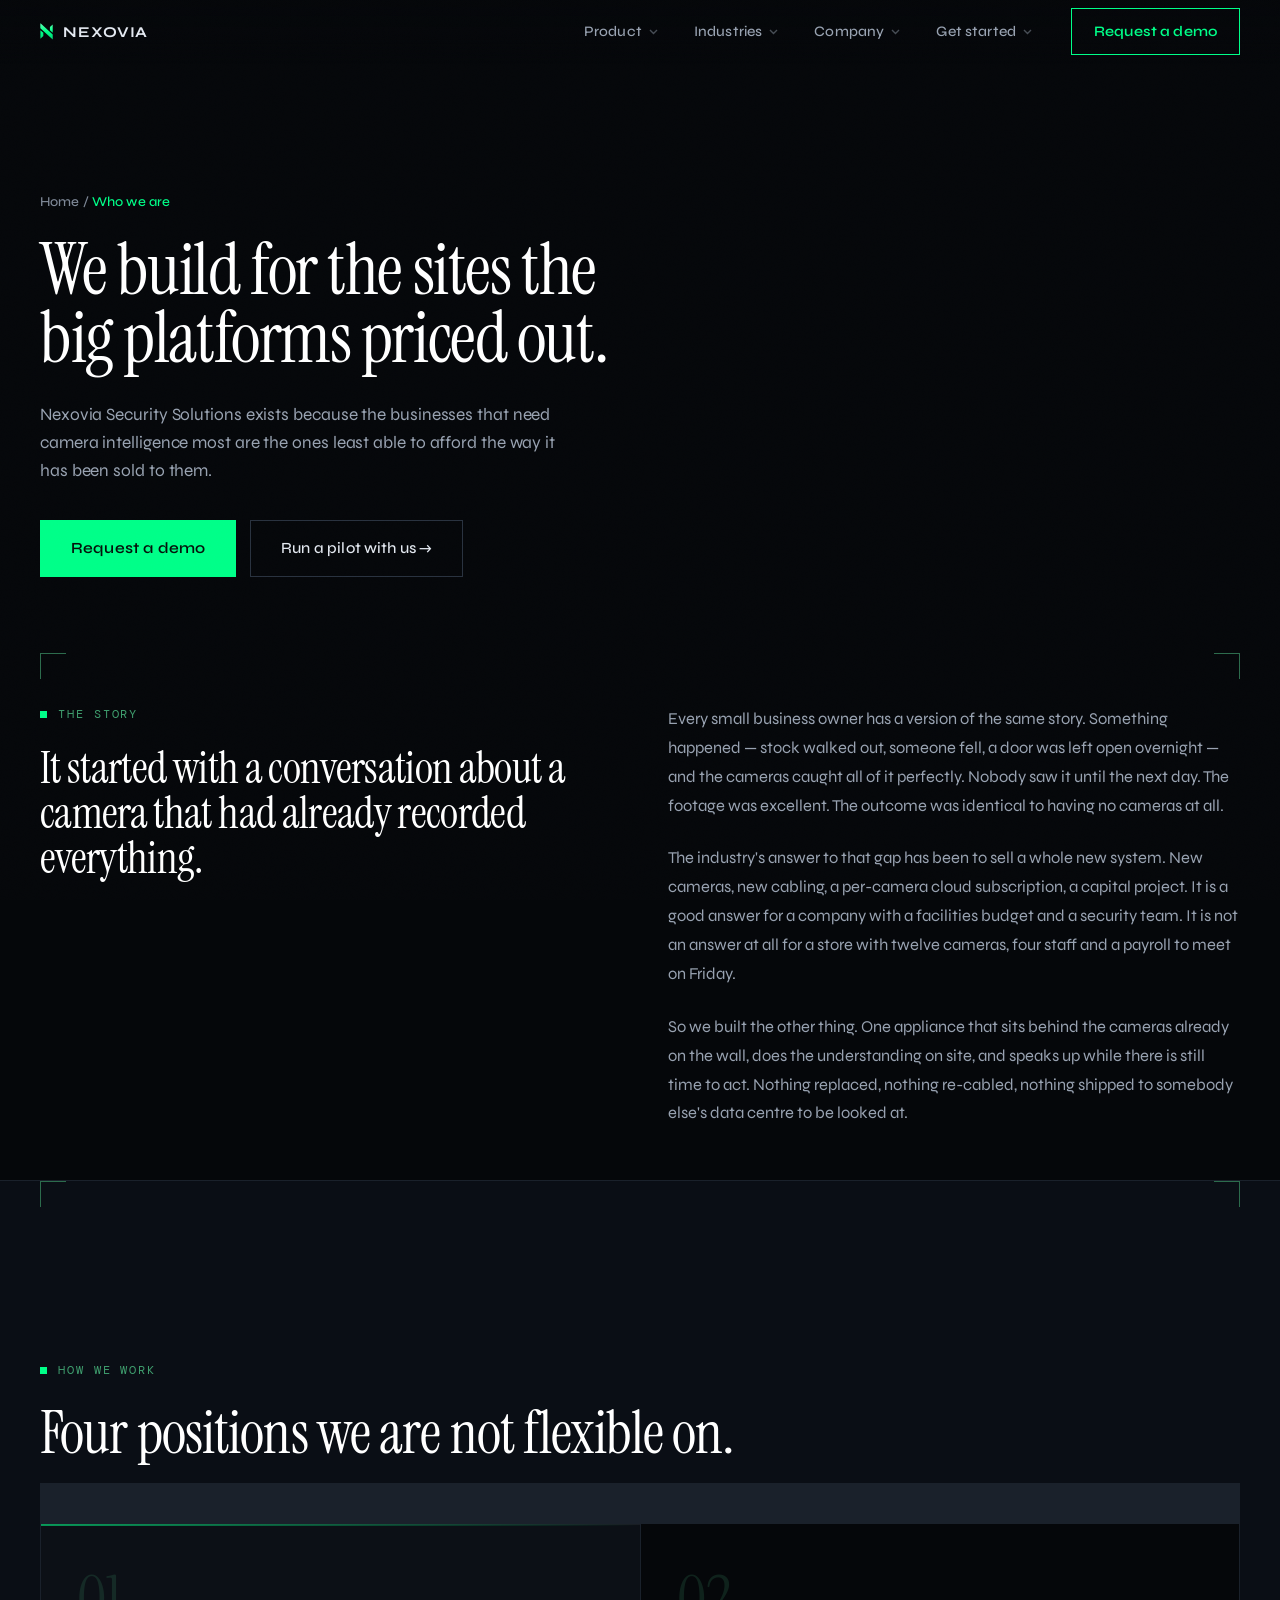
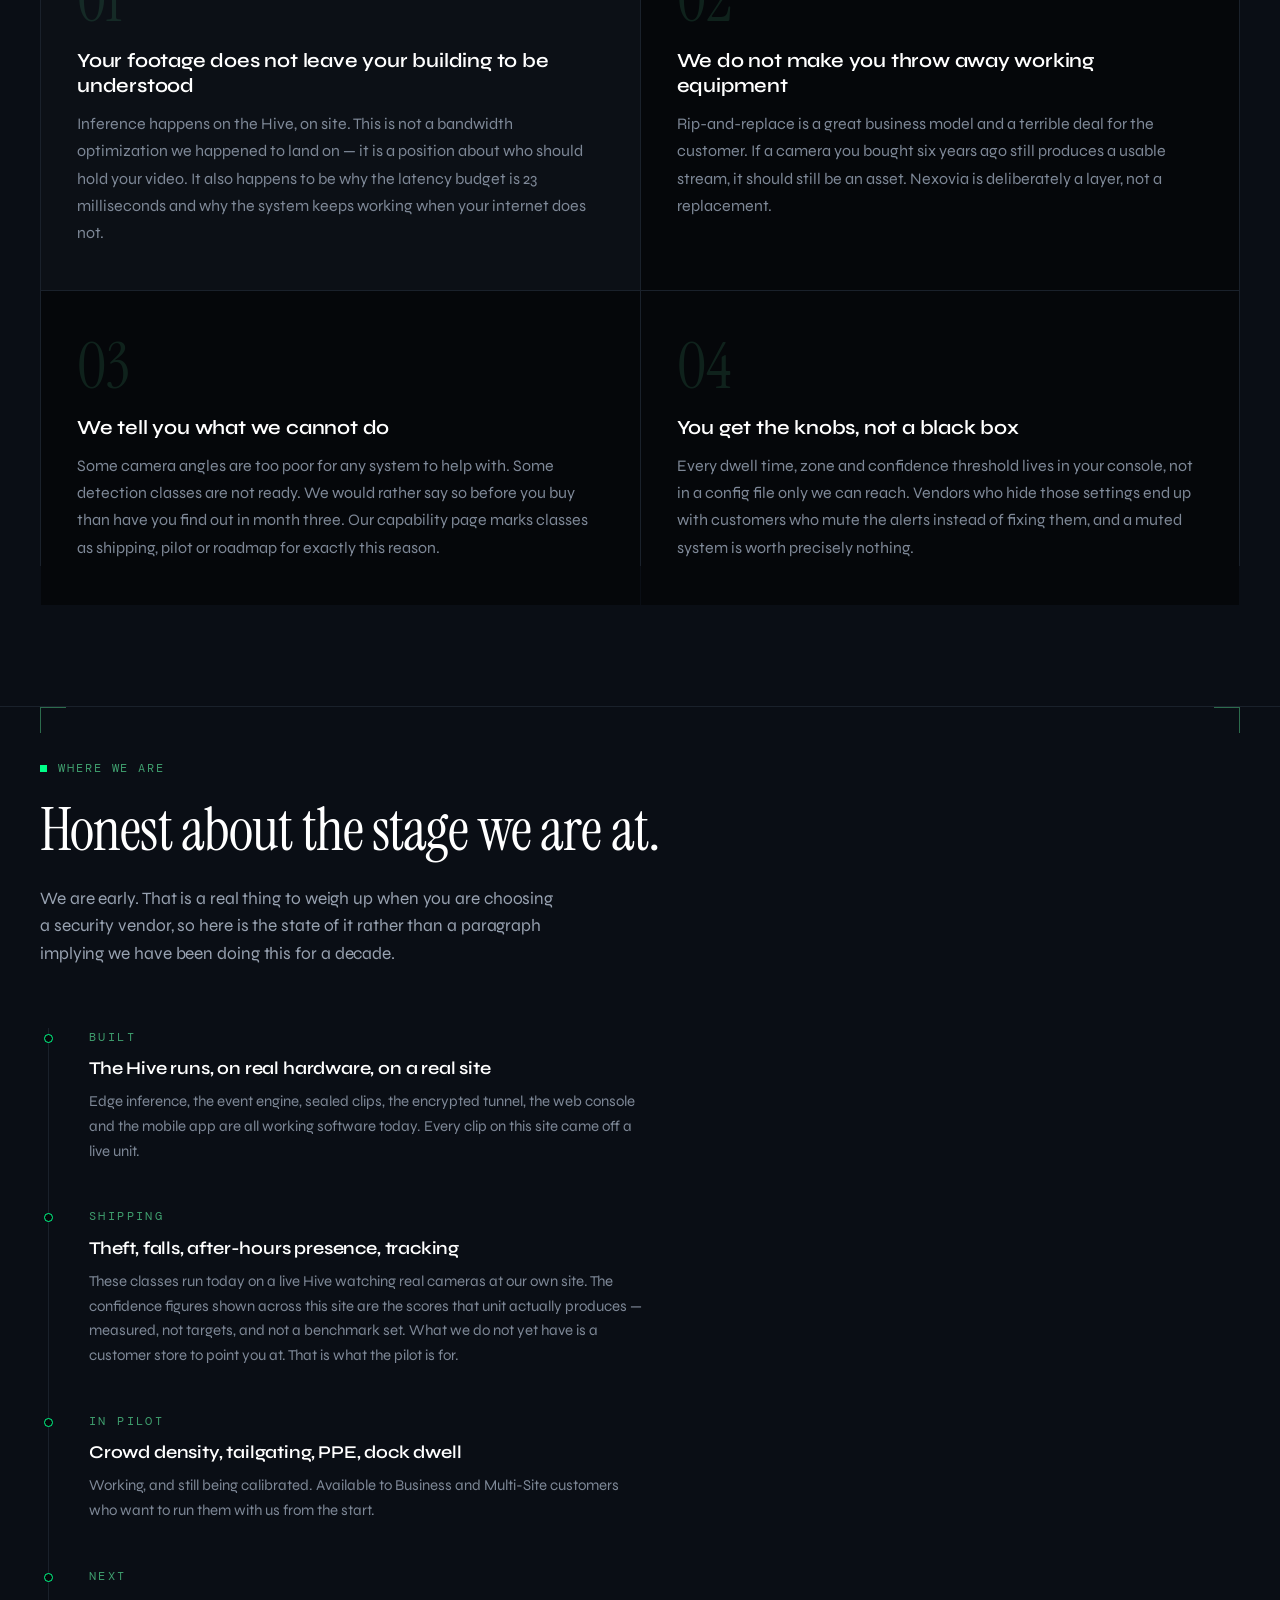
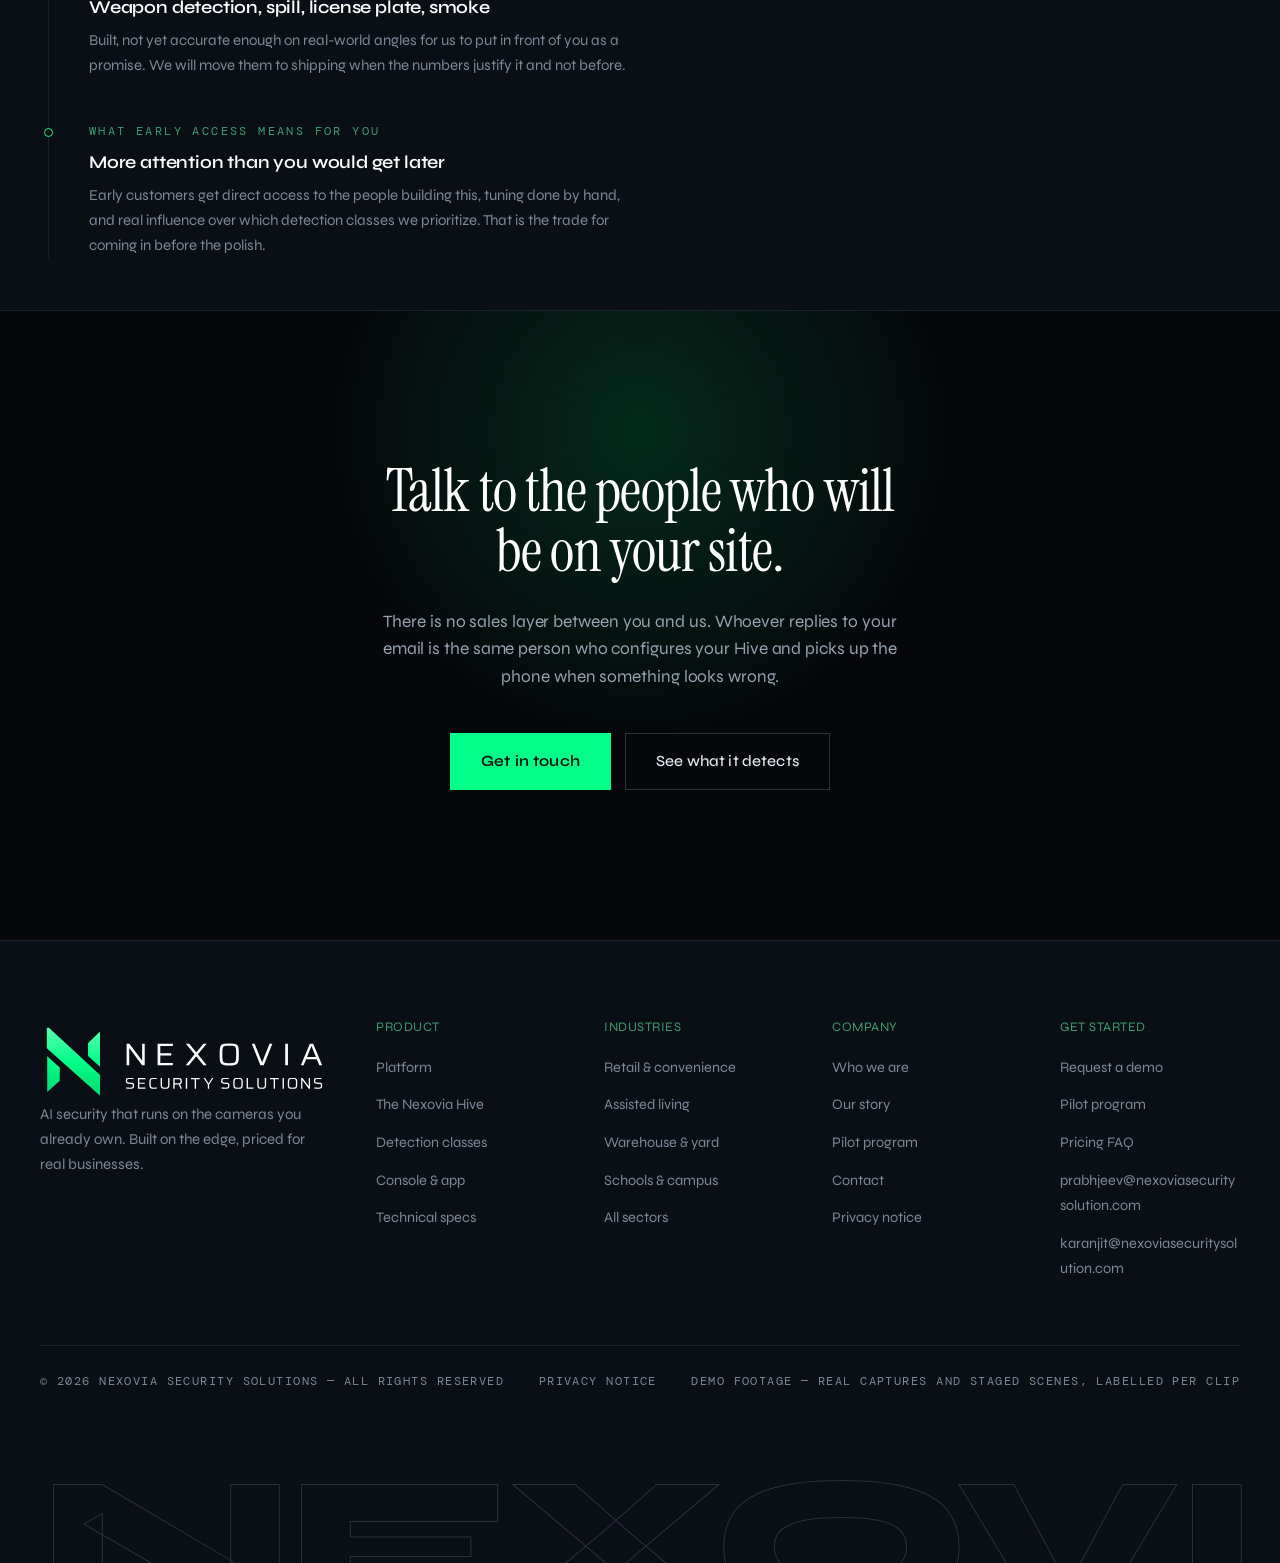
==== commit 05e91beb: "Deploy: email addresses shown in the footer Built from nexovia-website-source@07588a8.  The footer a" ====
--- a/about/index.html
+++ b/about/index.html
@@ -9,7 +9,7 @@
          take the later, richer declaration, and the rest fall back to the .ico. --><link rel="icon" href="/favicon.ico" sizes="32x32"><link rel="icon" href="/favicon.svg" type="image/svg+xml"><link rel="apple-touch-icon" href="/apple-touch-icon.png"><link rel="canonical" href="https://nexoviasecuritysolutions.com/about/"><!-- Social preview. Without these, pasting a link into WhatsApp, LinkedIn
          or Slack produced a bare URL with no title, no summary and no image —
          on a site whose whole job is to be shared with a prospect. --><meta property="og:type" content="website"><meta property="og:site_name" content="Nexovia Security Solutions"><meta property="og:title" content="Who We Are — Nexovia Security Solutions"><meta property="og:description" content="Nexovia builds edge AI security for the businesses the big platforms priced out. Our story, how we work, and the people behind the Hive."><meta property="og:url" content="https://nexoviasecuritysolutions.com/about/"><meta property="og:image" content="https://nexoviasecuritysolutions.com/assets/img/og-nexovia.jpg"><meta property="og:image:width" content="1200"><meta property="og:image:height" content="630"><meta property="og:image:alt" content="Nexovia — AI security for existing cameras. Plug in. Detect. Alert."><meta name="twitter:card" content="summary_large_image"><meta name="twitter:title" content="Who We Are — Nexovia Security Solutions"><meta name="twitter:description" content="Nexovia builds edge AI security for the businesses the big platforms priced out. Our story, how we work, and the people behind the Hive."><meta name="twitter:image" content="https://nexoviasecuritysolutions.com/assets/img/og-nexovia.jpg"><link rel="preconnect" href="https://fonts.googleapis.com"><link rel="preconnect" href="https://fonts.gstatic.com" crossorigin><link href="https://fonts.googleapis.com/css2?family=DM+Mono:wght@300;400;500&family=Instrument+Serif:ital@0;1&family=Syne:wght@400;500;600;700;800&display=swap" rel="stylesheet"><!-- must stay after the Tailwind entry above. ?v= is a build-time content
-         hash — see assetVersion() in the frontmatter for why it has to be there. --><link rel="stylesheet" href="/assets/css/site.css?v=63377dfdfd"><meta name="astro-view-transitions-enabled" content="true"><meta name="astro-view-transitions-fallback" content="animate"><script type="module" src="/_astro/ClientRouter.astro_astro_type_script_index_0_lang.Sx5bM3k1.js"></script><link rel="stylesheet" href="/_astro/Base.irPizhrA.css"></head><body><header class="site-nav" data-open="false"><div class="site-nav-bar"><a class="site-nav-brand" href="/" data-astro-reload aria-label="Nexovia Security Solutions — home"><img class="site-nav-mark" src="/assets/img/nexovia-mark.svg" alt=""><span>NEXOVIA</span></a><nav class="site-nav-links" aria-label="Main"><div class="site-nav-group"><button type="button" class="site-nav-top">Product<svg class="site-nav-caret" width="9" height="6" viewBox="0 0 9 6" aria-hidden="true"><path d="M1 1l3.5 3.5L8 1" fill="none" stroke="currentColor" stroke-width="1.4"></path></svg></button><div class="site-nav-drop"><ul><li><a href="/platform">Platform</a></li><li><a href="/hive">The Nexovia Hive</a></li><li><a href="/capabilities">Detection classes</a></li><li><a href="/platform#console">Console &amp; app</a></li><li><a href="/hive#specs">Technical specs</a></li></ul></div></div><div class="site-nav-group"><button type="button" class="site-nav-top">Industries<svg class="site-nav-caret" width="9" height="6" viewBox="0 0 9 6" aria-hidden="true"><path d="M1 1l3.5 3.5L8 1" fill="none" stroke="currentColor" stroke-width="1.4"></path></svg></button><div class="site-nav-drop"><ul><li><a href="/industries#retail">Retail &amp; convenience</a></li><li><a href="/industries#care">Assisted living</a></li><li><a href="/industries#warehouse">Warehouse &amp; yard</a></li><li><a href="/industries#education">Schools &amp; campus</a></li><li><a href="/industries">All sectors</a></li></ul></div></div><div class="site-nav-group"><button type="button" class="site-nav-top">Company<svg class="site-nav-caret" width="9" height="6" viewBox="0 0 9 6" aria-hidden="true"><path d="M1 1l3.5 3.5L8 1" fill="none" stroke="currentColor" stroke-width="1.4"></path></svg></button><div class="site-nav-drop"><ul><li><a href="/about">Who we are</a></li><li><a href="/about#story">Our story</a></li><li><a href="/pilot">Pilot program</a></li><li><a href="/contact">Contact</a></li></ul></div></div><div class="site-nav-group"><button type="button" class="site-nav-top">Get started<svg class="site-nav-caret" width="9" height="6" viewBox="0 0 9 6" aria-hidden="true"><path d="M1 1l3.5 3.5L8 1" fill="none" stroke="currentColor" stroke-width="1.4"></path></svg></button><div class="site-nav-drop"><ul><li><a href="/contact">Request a demo</a></li><li><a href="/pilot">Pilot program</a></li><li><a href="/pricing#faq">Pricing FAQ</a></li><li><a href="mailto:prabhjeev@nexoviasecuritysolution.com">Email Prabhjeev</a></li><li><a href="mailto:karanjit@nexoviasecuritysolution.com">Email Karanjit</a></li></ul></div></div></nav><div class="site-nav-right"><a class="site-nav-cta" href="/contact">Request a demo</a><button type="button" class="site-nav-toggle" aria-expanded="false" aria-controls="site-nav-drawer"><span class="site-nav-burger" aria-hidden="true"><i></i><i></i><i></i></span><span class="site-nav-sr">Menu</span></button></div></div><div class="site-nav-drawer" id="site-nav-drawer" hidden><details class="site-nav-acc" name="site-nav-acc"><summary>Product<svg class="site-nav-caret" width="10" height="7" viewBox="0 0 9 6" aria-hidden="true"><path d="M1 1l3.5 3.5L8 1" fill="none" stroke="currentColor" stroke-width="1.4"></path></svg></summary><ul><li><a href="/platform">Platform</a></li><li><a href="/hive">The Nexovia Hive</a></li><li><a href="/capabilities">Detection classes</a></li><li><a href="/platform#console">Console &amp; app</a></li><li><a href="/hive#specs">Technical specs</a></li></ul></details><details class="site-nav-acc" name="site-nav-acc"><summary>Industries<svg class="site-nav-caret" width="10" height="7" viewBox="0 0 9 6" aria-hidden="true"><path d="M1 1l3.5 3.5L8 1" fill="none" stroke="currentColor" stroke-width="1.4"></path></svg></summary><ul><li><a href="/industries#retail">Retail &amp; convenience</a></li><li><a href="/industries#care">Assisted living</a></li><li><a href="/industries#warehouse">Warehouse &amp; yard</a></li><li><a href="/industries#education">Schools &amp; campus</a></li><li><a href="/industries">All sectors</a></li></ul></details><details class="site-nav-acc" name="site-nav-acc"><summary>Company<svg class="site-nav-caret" width="10" height="7" viewBox="0 0 9 6" aria-hidden="true"><path d="M1 1l3.5 3.5L8 1" fill="none" stroke="currentColor" stroke-width="1.4"></path></svg></summary><ul><li><a href="/about">Who we are</a></li><li><a href="/about#story">Our story</a></li><li><a href="/pilot">Pilot program</a></li><li><a href="/contact">Contact</a></li></ul></details><details class="site-nav-acc" name="site-nav-acc"><summary>Get started<svg class="site-nav-caret" width="10" height="7" viewBox="0 0 9 6" aria-hidden="true"><path d="M1 1l3.5 3.5L8 1" fill="none" stroke="currentColor" stroke-width="1.4"></path></svg></summary><ul><li><a href="/contact">Request a demo</a></li><li><a href="/pilot">Pilot program</a></li><li><a href="/pricing#faq">Pricing FAQ</a></li><li><a href="mailto:prabhjeev@nexoviasecuritysolution.com">Email Prabhjeev</a></li><li><a href="mailto:karanjit@nexoviasecuritysolution.com">Email Karanjit</a></li></ul></details><a class="site-nav-drawer-cta" href="/contact">Request a demo</a></div></header><script>
+         hash — see assetVersion() in the frontmatter for why it has to be there. --><link rel="stylesheet" href="/assets/css/site.css?v=319dfa68ac"><meta name="astro-view-transitions-enabled" content="true"><meta name="astro-view-transitions-fallback" content="animate"><script type="module" src="/_astro/ClientRouter.astro_astro_type_script_index_0_lang.Sx5bM3k1.js"></script><link rel="stylesheet" href="/_astro/Base.irPizhrA.css"></head><body><header class="site-nav" data-open="false"><div class="site-nav-bar"><a class="site-nav-brand" href="/" data-astro-reload aria-label="Nexovia Security Solutions — home"><img class="site-nav-mark" src="/assets/img/nexovia-mark.svg" alt=""><span>NEXOVIA</span></a><nav class="site-nav-links" aria-label="Main"><div class="site-nav-group"><button type="button" class="site-nav-top">Product<svg class="site-nav-caret" width="9" height="6" viewBox="0 0 9 6" aria-hidden="true"><path d="M1 1l3.5 3.5L8 1" fill="none" stroke="currentColor" stroke-width="1.4"></path></svg></button><div class="site-nav-drop"><ul><li><a href="/platform">Platform</a></li><li><a href="/hive">The Nexovia Hive</a></li><li><a href="/capabilities">Detection classes</a></li><li><a href="/platform#console">Console &amp; app</a></li><li><a href="/hive#specs">Technical specs</a></li></ul></div></div><div class="site-nav-group"><button type="button" class="site-nav-top">Industries<svg class="site-nav-caret" width="9" height="6" viewBox="0 0 9 6" aria-hidden="true"><path d="M1 1l3.5 3.5L8 1" fill="none" stroke="currentColor" stroke-width="1.4"></path></svg></button><div class="site-nav-drop"><ul><li><a href="/industries#retail">Retail &amp; convenience</a></li><li><a href="/industries#care">Assisted living</a></li><li><a href="/industries#warehouse">Warehouse &amp; yard</a></li><li><a href="/industries#education">Schools &amp; campus</a></li><li><a href="/industries">All sectors</a></li></ul></div></div><div class="site-nav-group"><button type="button" class="site-nav-top">Company<svg class="site-nav-caret" width="9" height="6" viewBox="0 0 9 6" aria-hidden="true"><path d="M1 1l3.5 3.5L8 1" fill="none" stroke="currentColor" stroke-width="1.4"></path></svg></button><div class="site-nav-drop"><ul><li><a href="/about">Who we are</a></li><li><a href="/about#story">Our story</a></li><li><a href="/pilot">Pilot program</a></li><li><a href="/contact">Contact</a></li></ul></div></div><div class="site-nav-group"><button type="button" class="site-nav-top">Get started<svg class="site-nav-caret" width="9" height="6" viewBox="0 0 9 6" aria-hidden="true"><path d="M1 1l3.5 3.5L8 1" fill="none" stroke="currentColor" stroke-width="1.4"></path></svg></button><div class="site-nav-drop"><ul><li><a href="/contact">Request a demo</a></li><li><a href="/pilot">Pilot program</a></li><li><a href="/pricing#faq">Pricing FAQ</a></li><li><a href="mailto:prabhjeev@nexoviasecuritysolution.com">Email Prabhjeev</a></li><li><a href="mailto:karanjit@nexoviasecuritysolution.com">Email Karanjit</a></li></ul></div></div></nav><div class="site-nav-right"><a class="site-nav-cta" href="/contact">Request a demo</a><button type="button" class="site-nav-toggle" aria-expanded="false" aria-controls="site-nav-drawer"><span class="site-nav-burger" aria-hidden="true"><i></i><i></i><i></i></span><span class="site-nav-sr">Menu</span></button></div></div><div class="site-nav-drawer" id="site-nav-drawer" hidden><details class="site-nav-acc" name="site-nav-acc"><summary>Product<svg class="site-nav-caret" width="10" height="7" viewBox="0 0 9 6" aria-hidden="true"><path d="M1 1l3.5 3.5L8 1" fill="none" stroke="currentColor" stroke-width="1.4"></path></svg></summary><ul><li><a href="/platform">Platform</a></li><li><a href="/hive">The Nexovia Hive</a></li><li><a href="/capabilities">Detection classes</a></li><li><a href="/platform#console">Console &amp; app</a></li><li><a href="/hive#specs">Technical specs</a></li></ul></details><details class="site-nav-acc" name="site-nav-acc"><summary>Industries<svg class="site-nav-caret" width="10" height="7" viewBox="0 0 9 6" aria-hidden="true"><path d="M1 1l3.5 3.5L8 1" fill="none" stroke="currentColor" stroke-width="1.4"></path></svg></summary><ul><li><a href="/industries#retail">Retail &amp; convenience</a></li><li><a href="/industries#care">Assisted living</a></li><li><a href="/industries#warehouse">Warehouse &amp; yard</a></li><li><a href="/industries#education">Schools &amp; campus</a></li><li><a href="/industries">All sectors</a></li></ul></details><details class="site-nav-acc" name="site-nav-acc"><summary>Company<svg class="site-nav-caret" width="10" height="7" viewBox="0 0 9 6" aria-hidden="true"><path d="M1 1l3.5 3.5L8 1" fill="none" stroke="currentColor" stroke-width="1.4"></path></svg></summary><ul><li><a href="/about">Who we are</a></li><li><a href="/about#story">Our story</a></li><li><a href="/pilot">Pilot program</a></li><li><a href="/contact">Contact</a></li></ul></details><details class="site-nav-acc" name="site-nav-acc"><summary>Get started<svg class="site-nav-caret" width="10" height="7" viewBox="0 0 9 6" aria-hidden="true"><path d="M1 1l3.5 3.5L8 1" fill="none" stroke="currentColor" stroke-width="1.4"></path></svg></summary><ul><li><a href="/contact">Request a demo</a></li><li><a href="/pilot">Pilot program</a></li><li><a href="/pricing#faq">Pricing FAQ</a></li><li><a href="mailto:prabhjeev@nexoviasecuritysolution.com">Email Prabhjeev</a></li><li><a href="mailto:karanjit@nexoviasecuritysolution.com">Email Karanjit</a></li></ul></details><a class="site-nav-drawer-cta" href="/contact">Request a demo</a></div></header><script>
   /* Bound once to document, not to the button.
 
      <ClientRouter /> swaps the DOM on navigation, so a listener attached to the
@@ -86,7 +86,7 @@
          layer". Note that "4 in pilot" was the only place on the site making a
          countable claim about live deployments, and it is still on
          /capabilities. If that number is not defensible, it should come out
-         there too — see the customer-proof item under "Blocked on you". --></div></section><section class="band-xs" id="story"><div class="wrap"><div class="two-col-text"><div class="rv"><div class="eyebrow">The story</div><h2 style="font-size:clamp(28px,3.4vw,46px)">It started with a conversation about a camera that had already recorded everything.</h2></div><div class="rv d1"><p class="body-copy">Every small business owner has a version of the same story. Something happened — stock walked out, someone fell, a door was left open overnight — and the cameras caught all of it perfectly. Nobody saw it until the next day. The footage was excellent. The outcome was identical to having no cameras at all.</p><p class="body-copy mt-24">The industry's answer to that gap has been to sell a whole new system. New cameras, new cabling, a per-camera cloud subscription, a capital project. It is a good answer for a company with a facilities budget and a security team. It is not an answer at all for a store with twelve cameras, four staff and a payroll to meet on Friday.</p><p class="body-copy mt-24">So we built the other thing. One appliance that sits behind the cameras already on the wall, does the understanding on site, and speaks up while there is still time to act. Nothing replaced, nothing re-cabled, nothing shipped to somebody else's data centre to be looked at.</p></div></div></div></section><section class="band-lg rule"><div class="wrap wrap-wide"><div class="head-block rv"><div class="eyebrow">How we work</div><h2>Four positions we are not flexible on.</h2></div><div class="grid g2"><div class="cell rv"><div class="kicker-num">01</div><h3>Your footage does not leave your building to be understood</h3><p>Inference happens on the Hive, on site. This is not a bandwidth optimization we happened to land on — it is a position about who should hold your video. It also happens to be why the latency budget is 23 milliseconds and why the system keeps working when your internet does not.</p></div><div class="cell rv d1"><div class="kicker-num">02</div><h3>We do not make you throw away working equipment</h3><p>Rip-and-replace is a great business model and a terrible deal for the customer. If a camera you bought six years ago still produces a usable stream, it should still be an asset. Nexovia is deliberately a layer, not a replacement.</p></div><div class="cell rv d2"><div class="kicker-num">03</div><h3>We tell you what we cannot do</h3><p>Some camera angles are too poor for any system to help with. Some detection classes are not ready. We would rather say so before you buy than have you find out in month three. Our capability page marks classes as shipping, pilot or roadmap for exactly this reason.</p></div><div class="cell rv d3"><div class="kicker-num">04</div><h3>You get the knobs, not a black box</h3><p>Every dwell time, zone and confidence threshold lives in your console, not in a config file only we can reach. Vendors who hide those settings end up with customers who mute the alerts instead of fixing them, and a muted system is worth precisely nothing.</p></div></div></div></section><section class="band-xs rule"><div class="wrap wrap-wide"><div class="head-block rv"><div class="eyebrow">Where we are</div><h2>Honest about the stage we are at.</h2><p class="lede mt-24">We are early. That is a real thing to weigh up when you are choosing a security vendor, so here is the state of it rather than a paragraph implying we have been doing this for a decade.</p></div><div class="timeline rv"><div class="tl-item"><div class="tl-date">Built</div><h3 class="h4">The Hive runs, on real hardware, on a real site</h3><p>Edge inference, the event engine, sealed clips, the encrypted tunnel, the web console and the mobile app are all working software today. Every clip on this site came off a live unit.</p></div><div class="tl-item"><div class="tl-date">Shipping</div><h3 class="h4">Theft, falls, after-hours presence, tracking</h3><p>These classes run today on a live Hive watching real cameras at our own site. The confidence figures shown across this site are the scores that unit actually produces — measured, not targets, and not a benchmark set. What we do not yet have is a customer store to point you at. That is what the pilot is for.</p></div><div class="tl-item"><div class="tl-date">In pilot</div><h3 class="h4">Crowd density, tailgating, PPE, dock dwell</h3><p>Working, and still being calibrated. Available to Business and Multi-Site customers who want to run them with us from the start.</p></div><div class="tl-item"><div class="tl-date">Next</div><h3 class="h4">Weapon detection, spill, license plate, smoke</h3><p>Built, not yet accurate enough on real-world angles for us to put in front of you as a promise. We will move them to shipping when the numbers justify it and not before.</p></div><div class="tl-item"><div class="tl-date">What early access means for you</div><h3 class="h4">More attention than you would get later</h3><p>Early customers get direct access to the people building this, tuning done by hand, and real influence over which detection classes we prioritize. That is the trade for coming in before the polish.</p></div></div></div></section><section class="cta-band"><div class="wrap"><h2 class="rv">Talk to the people who will be on your site.</h2><p class="lede rv d1">There is no sales layer between you and us. Whoever replies to your email is the same person who configures your Hive and picks up the phone when something looks wrong.</p><div class="btn-row rv d2" style="justify-content:center"><a href="/contact" class="btn btn-primary">Get in touch</a><a href="/capabilities" class="btn btn-ghost">See what it detects</a></div></div></section></main><footer class="foot"><div class="wrap wrap-wide"><div class="foot-grid"><div class="foot-brand"><a href="/" data-astro-reload class="brand" aria-label="Nexovia Security Solutions — home"><img class="brand-logo" src="/assets/img/nexovia-logo.svg" alt=""></a><p>AI security that runs on the cameras you already own. Built on the edge, priced for real businesses.</p></div><div class="foot-col"><h2>Product</h2><ul><li><a href="/platform">Platform</a></li><li><a href="/hive">The Nexovia Hive</a></li><li><a href="/capabilities">Detection classes</a></li><li><a href="/platform#console">Console &amp; app</a></li><li><a href="/hive#specs">Technical specs</a></li></ul></div><div class="foot-col"><h2>Industries</h2><ul><li><a href="/industries#retail">Retail &amp; convenience</a></li><li><a href="/industries#care">Assisted living</a></li><li><a href="/industries#warehouse">Warehouse &amp; yard</a></li><li><a href="/industries#education">Schools &amp; campus</a></li><li><a href="/industries">All sectors</a></li></ul></div><div class="foot-col"><h2>Company</h2><ul><li><a href="/about">Who we are</a></li><li><a href="/about#story">Our story</a></li><li><a href="/pilot">Pilot program</a></li><li><a href="/contact">Contact</a></li><li><a href="/privacy">Privacy notice</a></li></ul></div><div class="foot-col"><h2>Get started</h2><ul><li><a href="/contact">Request a demo</a></li><li><a href="/pilot">Pilot program</a></li><li><a href="/pricing#faq">Pricing FAQ</a></li><li><a href="mailto:prabhjeev@nexoviasecuritysolution.com">Email Prabhjeev</a></li><li><a href="mailto:karanjit@nexoviasecuritysolution.com">Email Karanjit</a></li></ul></div></div><!-- CalOPPA (Cal. Bus. & Prof. Code § 22575) wants the privacy link
+         there too — see the customer-proof item under "Blocked on you". --></div></section><section class="band-xs" id="story"><div class="wrap"><div class="two-col-text"><div class="rv"><div class="eyebrow">The story</div><h2 style="font-size:clamp(28px,3.4vw,46px)">It started with a conversation about a camera that had already recorded everything.</h2></div><div class="rv d1"><p class="body-copy">Every small business owner has a version of the same story. Something happened — stock walked out, someone fell, a door was left open overnight — and the cameras caught all of it perfectly. Nobody saw it until the next day. The footage was excellent. The outcome was identical to having no cameras at all.</p><p class="body-copy mt-24">The industry's answer to that gap has been to sell a whole new system. New cameras, new cabling, a per-camera cloud subscription, a capital project. It is a good answer for a company with a facilities budget and a security team. It is not an answer at all for a store with twelve cameras, four staff and a payroll to meet on Friday.</p><p class="body-copy mt-24">So we built the other thing. One appliance that sits behind the cameras already on the wall, does the understanding on site, and speaks up while there is still time to act. Nothing replaced, nothing re-cabled, nothing shipped to somebody else's data centre to be looked at.</p></div></div></div></section><section class="band-lg rule"><div class="wrap wrap-wide"><div class="head-block rv"><div class="eyebrow">How we work</div><h2>Four positions we are not flexible on.</h2></div><div class="grid g2"><div class="cell rv"><div class="kicker-num">01</div><h3>Your footage does not leave your building to be understood</h3><p>Inference happens on the Hive, on site. This is not a bandwidth optimization we happened to land on — it is a position about who should hold your video. It also happens to be why the latency budget is 23 milliseconds and why the system keeps working when your internet does not.</p></div><div class="cell rv d1"><div class="kicker-num">02</div><h3>We do not make you throw away working equipment</h3><p>Rip-and-replace is a great business model and a terrible deal for the customer. If a camera you bought six years ago still produces a usable stream, it should still be an asset. Nexovia is deliberately a layer, not a replacement.</p></div><div class="cell rv d2"><div class="kicker-num">03</div><h3>We tell you what we cannot do</h3><p>Some camera angles are too poor for any system to help with. Some detection classes are not ready. We would rather say so before you buy than have you find out in month three. Our capability page marks classes as shipping, pilot or roadmap for exactly this reason.</p></div><div class="cell rv d3"><div class="kicker-num">04</div><h3>You get the knobs, not a black box</h3><p>Every dwell time, zone and confidence threshold lives in your console, not in a config file only we can reach. Vendors who hide those settings end up with customers who mute the alerts instead of fixing them, and a muted system is worth precisely nothing.</p></div></div></div></section><section class="band-xs rule"><div class="wrap wrap-wide"><div class="head-block rv"><div class="eyebrow">Where we are</div><h2>Honest about the stage we are at.</h2><p class="lede mt-24">We are early. That is a real thing to weigh up when you are choosing a security vendor, so here is the state of it rather than a paragraph implying we have been doing this for a decade.</p></div><div class="timeline rv"><div class="tl-item"><div class="tl-date">Built</div><h3 class="h4">The Hive runs, on real hardware, on a real site</h3><p>Edge inference, the event engine, sealed clips, the encrypted tunnel, the web console and the mobile app are all working software today. Every clip on this site came off a live unit.</p></div><div class="tl-item"><div class="tl-date">Shipping</div><h3 class="h4">Theft, falls, after-hours presence, tracking</h3><p>These classes run today on a live Hive watching real cameras at our own site. The confidence figures shown across this site are the scores that unit actually produces — measured, not targets, and not a benchmark set. What we do not yet have is a customer store to point you at. That is what the pilot is for.</p></div><div class="tl-item"><div class="tl-date">In pilot</div><h3 class="h4">Crowd density, tailgating, PPE, dock dwell</h3><p>Working, and still being calibrated. Available to Business and Multi-Site customers who want to run them with us from the start.</p></div><div class="tl-item"><div class="tl-date">Next</div><h3 class="h4">Weapon detection, spill, license plate, smoke</h3><p>Built, not yet accurate enough on real-world angles for us to put in front of you as a promise. We will move them to shipping when the numbers justify it and not before.</p></div><div class="tl-item"><div class="tl-date">What early access means for you</div><h3 class="h4">More attention than you would get later</h3><p>Early customers get direct access to the people building this, tuning done by hand, and real influence over which detection classes we prioritize. That is the trade for coming in before the polish.</p></div></div></div></section><section class="cta-band"><div class="wrap"><h2 class="rv">Talk to the people who will be on your site.</h2><p class="lede rv d1">There is no sales layer between you and us. Whoever replies to your email is the same person who configures your Hive and picks up the phone when something looks wrong.</p><div class="btn-row rv d2" style="justify-content:center"><a href="/contact" class="btn btn-primary">Get in touch</a><a href="/capabilities" class="btn btn-ghost">See what it detects</a></div></div></section></main><footer class="foot"><div class="wrap wrap-wide"><div class="foot-grid"><div class="foot-brand"><a href="/" data-astro-reload class="brand" aria-label="Nexovia Security Solutions — home"><img class="brand-logo" src="/assets/img/nexovia-logo.svg" alt=""></a><p>AI security that runs on the cameras you already own. Built on the edge, priced for real businesses.</p></div><div class="foot-col"><h2>Product</h2><ul><li><a href="/platform">Platform</a></li><li><a href="/hive">The Nexovia Hive</a></li><li><a href="/capabilities">Detection classes</a></li><li><a href="/platform#console">Console &amp; app</a></li><li><a href="/hive#specs">Technical specs</a></li></ul></div><div class="foot-col"><h2>Industries</h2><ul><li><a href="/industries#retail">Retail &amp; convenience</a></li><li><a href="/industries#care">Assisted living</a></li><li><a href="/industries#warehouse">Warehouse &amp; yard</a></li><li><a href="/industries#education">Schools &amp; campus</a></li><li><a href="/industries">All sectors</a></li></ul></div><div class="foot-col"><h2>Company</h2><ul><li><a href="/about">Who we are</a></li><li><a href="/about#story">Our story</a></li><li><a href="/pilot">Pilot program</a></li><li><a href="/contact">Contact</a></li><li><a href="/privacy">Privacy notice</a></li></ul></div><div class="foot-col"><h2>Get started</h2><ul><li><a href="/contact">Request a demo</a></li><li><a href="/pilot">Pilot program</a></li><li><a href="/pricing#faq">Pricing FAQ</a></li><li><a href="mailto:prabhjeev@nexoviasecuritysolution.com">prabhjeev@nexoviasecuritysolution.com</a></li><li><a href="mailto:karanjit@nexoviasecuritysolution.com">karanjit@nexoviasecuritysolution.com</a></li></ul></div></div><!-- CalOPPA (Cal. Bus. & Prof. Code § 22575) wants the privacy link
              conspicuous and wants the word "Privacy" in the link text itself,
              so it sits in the bottom bar as well as the Company column. --><div class="foot-bar"><span>© 2026 NEXOVIA SECURITY SOLUTIONS — ALL RIGHTS RESERVED</span><span><a href="/privacy">PRIVACY NOTICE</a></span><span>DEMO FOOTAGE — REAL CAPTURES AND STAGED SCENES, LABELLED PER CLIP</span></div><div class="foot-word" aria-hidden="true">NEXOVIA</div></div></footer><!-- Legacy behaviour scripts, re-run on every client-side navigation.
 
--- a/assets/css/site.css
+++ b/assets/css/site.css
@@ -957,7 +957,11 @@
 }
 
 .foot-col ul { list-style: none; display: flex; flex-direction: column; gap: 12px; }
-.foot-col a { font-family: var(--sans); font-size: 14.5px; font-weight: 400; color: var(--text-3); transition: color 0.25s; }
+/* overflow-wrap because the Company and Get started columns now carry the full
+   email addresses rather than "Email Prabhjeev". At 37 characters those set a
+   min-content floor wider than the column, which is the same thing that pushed
+   /privacy past the viewport at 320px and made mobile Safari shrink the page. */
+.foot-col a { font-family: var(--sans); font-size: 14.5px; font-weight: 400; color: var(--text-3); transition: color 0.25s; overflow-wrap: anywhere; }
 .foot-col a:hover { color: var(--nx-accent); }
 
 .foot-bar {
